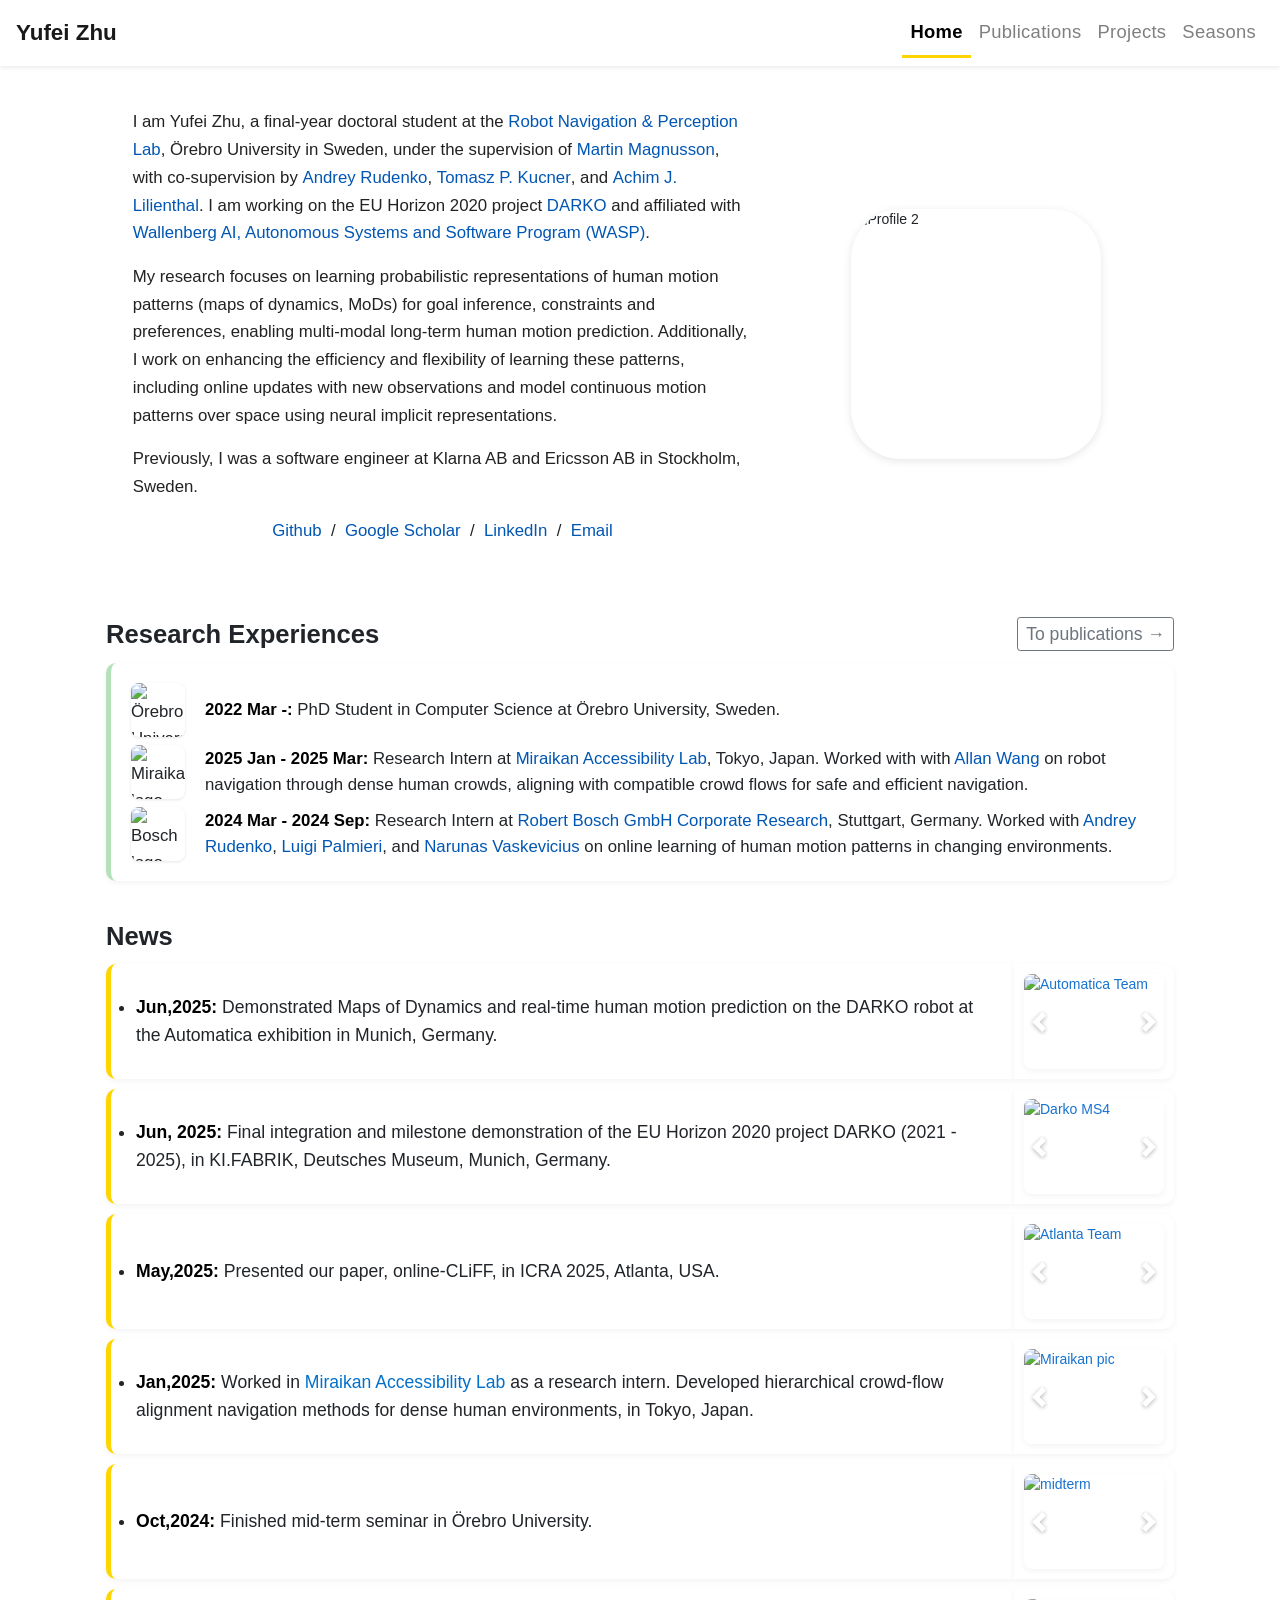
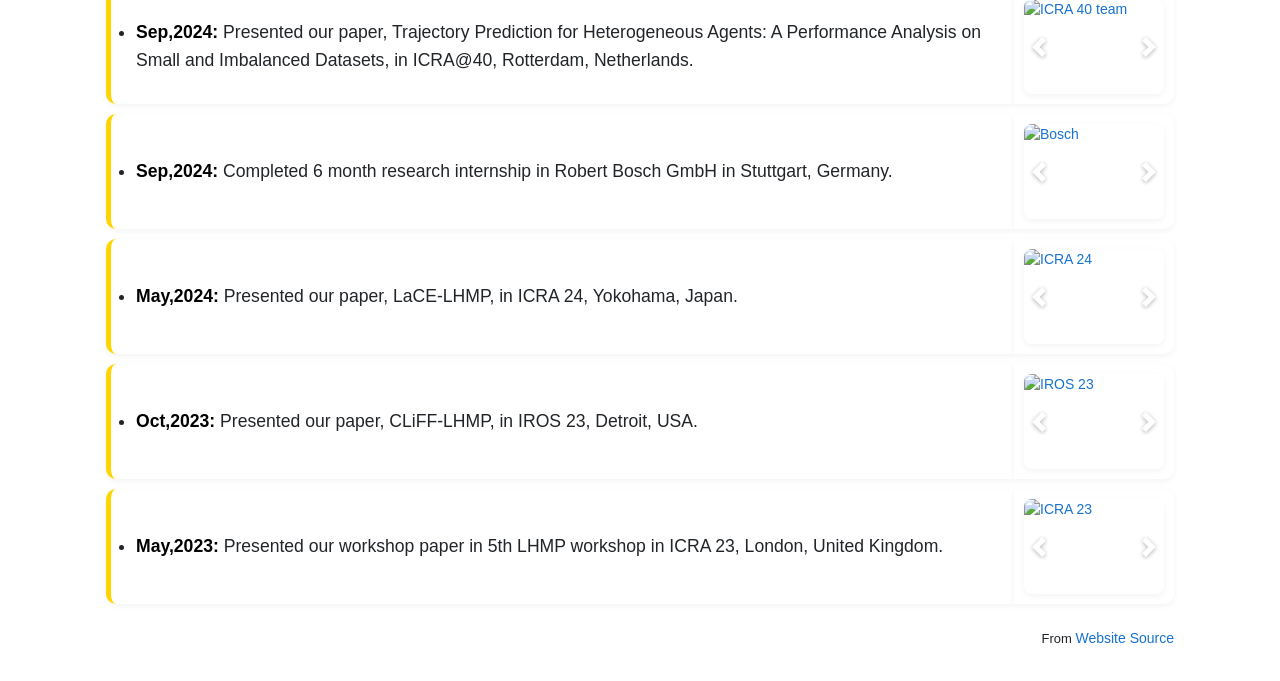
==== index.html @ f2674abc "Add files via upload" ====
<!DOCTYPE HTML>
<html lang="en">
  <head>
    <meta http-equiv="Content-Type" content="text/html; charset=UTF-8">
    <meta name="author" content="Yufei Zhu">
    <meta name="viewport" content="width=device-width, initial-scale=1">
    <meta name="keywords" content="Yufei Zhu, yufeizhu, yufei zhu, human motion prediction, map of dynamics, MoD">
    <meta property="og:image" content="https://test-bai-cpu.github.io/images/favicon.png">
    <meta property="og:image:type" content="image/png">
    <meta property="og:type" content="website"/>
    <meta property="og:title" content="Yufei Zhu">
    <meta property="og:url" content="https://test-bai-cpu.github.io/">
    <meta property="og:description" content="A researcher for deep learning, map of dynamics, and human motion prediction.">

    <link rel="canonical" href="https://test-bai-cpu.github.io/" />
    <link rel="shortcut icon" href="images/favicon/favicon.png" type="image/x-icon">
    <link rel="stylesheet" href="https://cdn.jsdelivr.net/npm/bootstrap@4.4.1/dist/css/bootstrap.min.css" integrity="sha384-Vkoo8x4CGsO3+Hhxv8T/Q5PaXtkKtu6ug5TOeNV6gBiFeWPGFN9MuhOf23Q9Ifjh" crossorigin="anonymous">
    <link rel="stylesheet" type="text/css" href="stylesheet.css">

    <title>Yufei Zhu</title>
  </head>


<body>
  <!-- NAVBAR -->
  <nav class="navbar navbar-expand-md navbar-light bg-white shadow-sm sticky-top">
    <a class="navbar-brand" href="index.html">Yufei Zhu</a>
    <button class="navbar-toggler" type="button" data-toggle="collapse" data-target="#navbarsMain">
      <span class="navbar-toggler-icon"></span>
    </button>
    <div class="collapse navbar-collapse" id="navbarsMain">
      <ul class="navbar-nav ml-auto">
        <li class="nav-item"><a class="nav-link active" href="index.html">Home</a></li>
        <li class="nav-item"><a class="nav-link" href="publications.html">Publications</a></li>
        <li class="nav-item"><a class="nav-link" href="projects.html">Projects</a></li>
        <li class="nav-item"><a class="nav-link" href="seasons.html">Seasons</a></li>
      </ul>
    </div>
  </nav>

  <!-- MAIN WRAPPER -->
  <div style="width:100%;max-width:1100px;margin:0 auto;padding:16px;">
    <!-- Intro -->
    <table style="width:100%;border:0;border-spacing:0;border-collapse:separate;margin:0 auto;">
      <tbody>
        <tr>
          <td class="intro" style="padding:2.5%;width:63%;vertical-align:middle">
            <p>
              I am Yufei Zhu, a final-year doctoral student at the
              <a href="https://www.oru.se/english/research/groups/nt/robot-navigation-and-perception-lab/" target="_blank">Robot Navigation &amp; Perception Lab</a>, Örebro University in Sweden, under the supervision of
              <a href="https://www.oru.se/english/employee/martin_magnusson/" target="_blank">Martin Magnusson</a>, with co-supervision by
              <a href="https://rudenkoandrey.github.io/" target="_blank">Andrey Rudenko</a>,
              <a href="https://www.aalto.fi/en/people/tomasz-kucner/" target="_blank">Tomasz P. Kucner</a>, and
              <a href="https://www.ce.cit.tum.de/en/pins/team/achim-j-lilienthal/" target="_blank">Achim J. Lilienthal</a>.
              I am working on the EU Horizon 2020 project <a href="https://darko-project.eu/" target="_blank">DARKO</a> and affiliated with
              <a href="https://wasp-sweden.org/" target="_blank">Wallenberg AI, Autonomous Systems and Software Program (WASP)</a>.
            </p>
            <p>
              My research focuses on learning probabilistic representations of human motion patterns (maps of dynamics, MoDs) for
              goal inference, constraints and preferences, enabling multi-modal long-term human motion prediction. 
              Additionally, I work on enhancing the efficiency and flexibility of learning these patterns, 
              including online updates with new observations and model continuous motion patterns over space using 
              neural implicit representations.
            </p>
            <p>Previously, I was a software engineer at Klarna AB and Ericsson AB in Stockholm, Sweden.</p>
            <p style="text-align:center">
              <a href="https://github.com/test-bai-cpu" target="_blank">Github</a> &nbsp;/&nbsp;
              <a href="https://scholar.google.com/citations?user=pxqzINgAAAAJ&hl=en" target="_blank">Google Scholar</a> &nbsp;/&nbsp;
              <a href="https://www.linkedin.com/in/yufei-zhu" target="_blank">LinkedIn</a> &nbsp;/&nbsp;
              <a href="mailto:yufei.zhu@oru.se" target="_blank">Email</a>
            </p>
          </td>
            <td style="padding:2.5%;width:100%;max-width:100%">
            <div id="intro-carousel" class="carousel slide profile-carousel" data-ride="carousel" data-interval="false">
                <div class="carousel-inner">
                <div class="carousel-item active">
                    <img src="images/news/darko-pic.jpeg" class="d-block w-100" alt="Profile 2">
                </div>
                <div class="carousel-item">
                    <img src="images/news/supervision-team.jpeg" class="d-block w-100" alt="Profile 3">
                </div>
                </div>

                <!-- Arrows -->
                <a class="carousel-control-prev" href="#intro-carousel" role="button" data-slide="prev">
                <span class="carousel-control-prev-icon" aria-hidden="true"></span>
                </a>
                <a class="carousel-control-next" href="#intro-carousel" role="button" data-slide="next">
                <span class="carousel-control-next-icon" aria-hidden="true"></span>
                </a>
            </div>
</td>

        </tr>
      </tbody>
    </table>

    <!-- experience header -->
    <div class="section-header">
      <h2>Research Experiences</h2>
      <a class="btn btn-sm btn-outline-secondary" href="publications.html#selected">To publications →</a>
    </div>
    <ul class="experience-list">
      <li>
        <img class="experience-logo" src="images/logos/oru.png" alt="Örebro University logo" loading="lazy">
        <div><b>2022 Mar -:</b> PhD Student in Computer Science at Örebro University, Sweden.</div>
      </li>

      <li>
        <img class="experience-logo" src="images/logos/miraikan.png" alt="Miraikan logo" loading="lazy">
        <div><b>2025 Jan - 2025 Mar:</b> Research Intern at <a href="https://www.miraikan.jst.go.jp/en/research/AccessibilityLab/" target="_blank">Miraikan Accessibility Lab</a>, Tokyo, Japan. 
          Worked with with <a href="https://allanwangliqian.com/" target="_blank" rel="noopener">Allan Wang</a> 
          on robot navigation through dense human crowds,  aligning with compatible crowd flows
          for safe and efficient navigation.</div>
      </li>

      <li>
        <img class="experience-logo" src="images/logos/bosch.svg" alt="Bosch logo" loading="lazy">
        <div><b>2024 Mar - 2024 Sep:</b> 
        Research Intern at
        <a href="https://www.bosch.com/research/" target="_blank" rel="noopener">Robert Bosch GmbH Corporate Research</a>,
        Stuttgart, Germany.
        Worked with
        <a href="https://rudenkoandrey.github.io/" target="_blank" rel="noopener">Andrey Rudenko</a>,
        <a href="https://palmieri.github.io/" target="_blank" rel="noopener">Luigi Palmieri</a>,
        and <a href="https://scholar.google.com/citations?user=U3KSTwkAAAAJ&hl=en" target="_blank" rel="noopener">Narunas Vaskevicius</a>
        on online learning of human motion patterns in changing environments.
        </div>
      </li>

    </ul>


    <!-- News header -->
    <div class="section-header">
      <h2>News</h2>
    </div>

    <table style="width:100%;border:0;border-spacing:0;border-collapse:separate;margin:10px 0;">
      <tbody>
        <tr>
          <td class="news-left">
            <ul style="margin:0;">
              <li><b>Jun,2025:</b> Demonstrated Maps of Dynamics and real-time human motion prediction 
                on the DARKO robot at the Automatica exhibition in Munich, Germany.</li>
            </ul>
          </td>

            <td class="news-right">
            <div id="news-carousel-auto-2025"
                class="carousel slide news-carousel"
                data-ride="carousel"
                data-interval="false">  <!-- no auto-rotate; click arrows to change -->

                <div class="carousel-inner">
                <div class="carousel-item">
                    <a href="images/news/automatica-pre.jpeg" target="_blank" rel="noopener">
                    <img src="images/news/automatica-pre.jpeg" alt="Automatica Pre" loading="lazy">
                    </a>
                </div>
                <div class="carousel-item active">
                    <a href="images/news/automatica-team2.jpeg" target="_blank" rel="noopener">
                    <img src="images/news/automatica-team2.jpeg" alt="Automatica Team" loading="lazy">
                    </a>
                </div>
                <div class="carousel-item">
                    <a href="images/news/automatica-demo.jpeg" target="_blank" rel="noopener">
                    <img src="images/news/automatica-demo.jpeg" alt="Automatica Demo" loading="lazy">
                    </a>
                </div>
                </div>

                <!-- Arrows -->
                <a class="carousel-control-prev" href="#news-carousel-auto-2025" role="button" data-slide="prev" aria-label="Previous image">
                <span class="carousel-control-prev-icon" aria-hidden="true"></span>
                </a>
                <a class="carousel-control-next" href="#news-carousel-auto-2025" role="button" data-slide="next" aria-label="Next image">
                <span class="carousel-control-next-icon" aria-hidden="true"></span>
                </a>
            </div>
            </td>
        </tr>
      </tbody>
    </table>

    <!-- One news row example using your new styles -->
    <table style="width:100%;border:0;border-spacing:0;border-collapse:separate;margin:10px 0;">
      <tbody>
        <tr>
          <td class="news-left">
            <ul style="margin:0;">
              <li><b>Jun, 2025:</b> Final integration and milestone demonstration of the EU Horizon 2020 project 
                DARKO (2021 - 2025), in KI.FABRIK, Deutsches Museum, Munich, Germany.</li>
            </ul>
          </td>
            <td class="news-right">
            <div id="news-carousel-jun-2025"
                class="carousel slide news-carousel"
                data-ride="carousel"
                data-interval="false">  <!-- no auto-rotate; click arrows to change -->

                <div class="carousel-inner">
                <div class="carousel-item active">
                    <a href="images/news/darkoMs4.jpeg" target="_blank" rel="noopener">
                    <img src="images/news/darkoMs4.jpeg" alt="Darko MS4" loading="lazy">
                    </a>
                </div>
                <div class="carousel-item">
                    <a href="images/news/darko-2.jpeg" target="_blank" rel="noopener">
                    <img src="images/news/darko-2.jpeg" alt="Darko-2" loading="lazy">
                    </a>
                </div>
                <div class="carousel-item">
                    <a href="images/news/darko-pre.jpeg" target="_blank" rel="noopener">
                    <img src="images/news/darko-pre.jpeg" alt="Darko-Pre" loading="lazy">
                    </a>
                </div>
                <div class="carousel-item">
                    <a href="images/news/darko-luigi.jpeg" target="_blank" rel="noopener">
                    <img src="images/news/darko-luigi.jpeg" alt="Darko-Luigi" loading="lazy">
                    </a>
                </div>
                <div class="carousel-item">
                    <a href="images/news/darko-dinner.jpeg" target="_blank" rel="noopener">
                    <img src="images/news/darko-dinner.jpeg" alt="Darko-Dinner" loading="lazy">
                    </a>
                </div>
                <div class="carousel-item">
                    <a href="images/news/darko-beer-team.jpeg" target="_blank" rel="noopener">
                    <img src="images/news/darko-beer-team.jpeg" alt="Darko-Beer-Team" loading="lazy">
                    </a>
                </div>
                </div>

                <!-- Arrows -->
                <a class="carousel-control-prev" href="#news-carousel-jun-2025" role="button" data-slide="prev" aria-label="Previous image">
                <span class="carousel-control-prev-icon" aria-hidden="true"></span>
                </a>
                <a class="carousel-control-next" href="#news-carousel-jun-2025" role="button" data-slide="next" aria-label="Next image">
                <span class="carousel-control-next-icon" aria-hidden="true"></span>
                </a>
            </div>
            </td>
        </tr>
      </tbody>
    </table>


    <table style="width:100%;border:0;border-spacing:0;border-collapse:separate;margin:10px 0;">
      <tbody>
        <tr>
          <td class="news-left">
            <ul style="margin:0;">
              <li><b>May,2025:</b> Presented our paper, online-CLiFF, in ICRA 2025, Atlanta, USA.</li>
            </ul>
          </td>

            <td class="news-right">
            <div id="news-carousel-may-2025"
                class="carousel slide news-carousel"
                data-ride="carousel"
                data-interval="false">  <!-- no auto-rotate; click arrows to change -->

                <div class="carousel-inner">
                <div class="carousel-item active">
                    <a href="images/news/atlanta-team.jpeg" target="_blank" rel="noopener">
                    <img src="images/news/atlanta-team.jpeg" alt="Atlanta Team" loading="lazy">
                    </a>
                </div>
                <div class="carousel-item">
                    <a href="images/news/icra25.jpeg" target="_blank" rel="noopener">
                    <img src="images/news/icra25.jpeg" alt="ICRA 2025" loading="lazy">
                    </a>
                </div>
                </div>

                <!-- Arrows -->
                <a class="carousel-control-prev" href="#news-carousel-may-2025" role="button" data-slide="prev" aria-label="Previous image">
                <span class="carousel-control-prev-icon" aria-hidden="true"></span>
                </a>
                <a class="carousel-control-next" href="#news-carousel-may-2025" role="button" data-slide="next" aria-label="Next image">
                <span class="carousel-control-next-icon" aria-hidden="true"></span>
                </a>
            </div>
            </td>
        </tr>
      </tbody>
    </table>

    <table style="width:100%;border:0;border-spacing:0;border-collapse:separate;margin:10px 0;">
      <tbody>
        <tr>
          <td class="news-left">
            <ul style="margin:0;">
              <li><b>Jan,2025:</b> Worked in <a href="https://www.miraikan.jst.go.jp/en/research/AccessibilityLab/" target="_blank">Miraikan Accessibility Lab</a> as a 
                research intern. Developed hierarchical crowd-flow alignment navigation methods for dense human environments, in Tokyo, Japan.</li>
            </ul>
          </td>

            <td class="news-right">
            <div id="news-carousel-jan-2025"
                class="carousel slide news-carousel"
                data-ride="carousel"
                data-interval="false">  <!-- no auto-rotate; click arrows to change -->

                <div class="carousel-inner">
                <div class="carousel-item">
                    <a href="images/news/miraikan_me.jpeg" target="_blank" rel="noopener">
                    <img src="images/news/miraikan_me.jpeg" alt="Miraikan" loading="lazy">
                    </a>
                </div>
                <div class="carousel-item">
                    <a href="images/news/miraikan-team.jpeg" target="_blank" rel="noopener">
                    <img src="images/news/miraikan-team.jpeg" alt="Miraikan Team" loading="lazy">
                    </a>
                </div>
                <div class="carousel-item active">
                    <a href="images/news/miraikan-pic.jpeg" target="_blank" rel="noopener">
                    <img src="images/news/miraikan-pic.jpeg" alt="Miraikan pic" loading="lazy">
                    </a>
                </div>
                </div>

                <!-- Arrows -->
                <a class="carousel-control-prev" href="#news-carousel-jan-2025" role="button" data-slide="prev" aria-label="Previous image">
                <span class="carousel-control-prev-icon" aria-hidden="true"></span>
                </a>
                <a class="carousel-control-next" href="#news-carousel-jan-2025" role="button" data-slide="next" aria-label="Next image">
                <span class="carousel-control-next-icon" aria-hidden="true"></span>
                </a>
            </div>
            </td>
        </tr>
      </tbody>
    </table>

    <table style="width:100%;border:0;border-spacing:0;border-collapse:separate;margin:10px 0;">
      <tbody>
        <tr>
          <td class="news-left">
            <ul style="margin:0;">
              <li><b>Oct,2024:</b> Finished mid-term seminar in Örebro University.</li>
            </ul>
          </td>
            <td class="news-right">
            <div id="news-carousel-oct-2024"
                class="carousel slide news-carousel"
                data-ride="carousel"
                data-interval="false">  <!-- no auto-rotate; click arrows to change -->

                <div class="carousel-inner">
                <div class="carousel-item active">
                    <a href="images/news/midterm.jpg" target="_blank" rel="noopener">
                    <img src="images/news/midterm.jpg" alt="midterm" loading="lazy">
                    </a>
                </div>
                <div class="carousel-item">
                    <a href="images/news/orebro.jpeg" target="_blank" rel="noopener">
                    <img src="images/news/orebro.jpeg" alt="Örebro" loading="lazy">
                    </a>
                </div>
                </div>

                <!-- Arrows -->
                <a class="carousel-control-prev" href="#news-carousel-oct-2024" role="button" data-slide="prev" aria-label="Previous image">
                <span class="carousel-control-prev-icon" aria-hidden="true"></span>
                </a>
                <a class="carousel-control-next" href="#news-carousel-oct-2024" role="button" data-slide="next" aria-label="Next image">
                <span class="carousel-control-next-icon" aria-hidden="true"></span>
                </a>
            </div>
            </td>
        </tr>
      </tbody>
    </table>

    <table style="width:100%;border:0;border-spacing:0;border-collapse:separate;margin:10px 0;">
      <tbody>
        <tr>
          <td class="news-left">
            <ul style="margin:0;">
              <li><b>Sep,2024:</b> Presented our paper, Trajectory Prediction for Heterogeneous Agents: A Performance Analysis on Small and Imbalanced Datasets, in ICRA@40, Rotterdam, Netherlands.</li>
            </ul>
          </td>
            <td class="news-right">
            <div id="news-carousel-sep-2024"
                class="carousel slide news-carousel"
                data-ride="carousel"
                data-interval="false">  <!-- no auto-rotate; click arrows to change -->

                <div class="carousel-inner">
                <div class="carousel-item active">
                    <a href="images/news/icra-40-team.jpeg" target="_blank" rel="noopener">
                    <img src="images/news/icra-40-team.jpeg" alt="ICRA 40 team" loading="lazy">
                    </a>
                </div>
                <div class="carousel-item">
                    <a href="images/news/icra40.jpeg" target="_blank" rel="noopener">
                    <img src="images/news/icra40.jpeg" alt="ICRA 40" loading="lazy">
                    </a>
                </div>
                </div>

                <!-- Arrows -->
                <a class="carousel-control-prev" href="#news-carousel-sep-2024" role="button" data-slide="prev" aria-label="Previous image">
                <span class="carousel-control-prev-icon" aria-hidden="true"></span>
                </a>
                <a class="carousel-control-next" href="#news-carousel-sep-2024" role="button" data-slide="next" aria-label="Next image">
                <span class="carousel-control-next-icon" aria-hidden="true"></span>
                </a>
            </div>
            </td>
        </tr>
      </tbody>
    </table>

    <table style="width:100%;border:0;border-spacing:0;border-collapse:separate;margin:10px 0;">
      <tbody>
        <tr>
          <td class="news-left">
            <ul style="margin:0;">
              <li><b>Sep,2024:</b> Completed 6 month research internship in Robert Bosch GmbH in Stuttgart, Germany.</li>
            </ul>
          </td>
            <td class="news-right">
            <div id="news-carousel-bosch-2024"
                class="carousel slide news-carousel"
                data-ride="carousel"
                data-interval="false">  <!-- no auto-rotate; click arrows to change -->

                <div class="carousel-inner">
                <div class="carousel-item active">
                    <a href="images/news/bosch.jpg" target="_blank" rel="noopener">
                    <img src="images/news/bosch.jpg" alt="Bosch" loading="lazy">
                    </a>
                </div>
                <div class="carousel-item">
                    <a href="images/news/bosch-demo.jpeg" target="_blank" rel="noopener">
                    <img src="images/news/bosch-demo.jpeg" alt="Bosch Demo" loading="lazy">
                    </a>
                </div>
                <div class="carousel-item">
                    <a href="images/news/renningen.jpeg" target="_blank" rel="noopener">
                    <img src="images/news/renningen.jpeg" alt="Renningen" loading="lazy">
                    </a>
                </div>
                </div>

                <!-- Arrows -->
                <a class="carousel-control-prev" href="#news-carousel-bosch-2024" role="button" data-slide="prev" aria-label="Previous image">
                <span class="carousel-control-prev-icon" aria-hidden="true"></span>
                </a>
                <a class="carousel-control-next" href="#news-carousel-bosch-2024" role="button" data-slide="next" aria-label="Next image">
                <span class="carousel-control-next-icon" aria-hidden="true"></span>
                </a>
            </div>
            </td>
        </tr>
      </tbody>
    </table>

    <table style="width:100%;border:0;border-spacing:0;border-collapse:separate;margin:10px 0;">
      <tbody>
        <tr>
          <td class="news-left">
            <ul style="margin:0;">
              <li><b>May,2024:</b> Presented our paper, LaCE-LHMP, in ICRA 24, Yokohama, Japan.</li>
            </ul>
          </td>
            <td class="news-right">
            <div id="news-carousel-may-2024"
                class="carousel slide news-carousel"
                data-ride="carousel"
                data-interval="false">  <!-- no auto-rotate; click arrows to change -->

                <div class="carousel-inner">
                <div class="carousel-item active">
                    <a href="images/news/icra24.jpg" target="_blank" rel="noopener">
                    <img src="images/news/icra24.jpg" alt="ICRA 24" loading="lazy">
                    </a>
                </div>
                <div class="carousel-item">
                    <a href="images/news/icra24-poster.jpeg" target="_blank" rel="noopener">
                    <img src="images/news/icra24-poster.jpeg" alt="ICRA 24 Poster" loading="lazy">
                    </a>
                </div>
                <div class="carousel-item">
                    <a href="images/news/icra24-fireworks.jpeg" target="_blank" rel="noopener">
                    <img src="images/news/icra24-fireworks.jpeg" alt="ICRA 24 Fireworks" loading="lazy">
                    </a>
                </div>
                <div class="carousel-item">
                    <a href="images/news/fuji.jpeg" target="_blank" rel="noopener">
                    <img src="images/news/fuji.jpeg" alt="Fuji" loading="lazy">
                    </a>
                </div>
                </div>

                <!-- Arrows -->
                <a class="carousel-control-prev" href="#news-carousel-may-2024" role="button" data-slide="prev" aria-label="Previous image">
                <span class="carousel-control-prev-icon" aria-hidden="true"></span>
                </a>
                <a class="carousel-control-next" href="#news-carousel-may-2024" role="button" data-slide="next" aria-label="Next image">
                <span class="carousel-control-next-icon" aria-hidden="true"></span>
                </a>
            </div>
            </td>
        </tr>
      </tbody>
    </table>

    <table style="width:100%;border:0;border-spacing:0;border-collapse:separate;margin:10px 0;">
      <tbody>
        <tr>
          <td class="news-left">
            <ul style="margin:0;">
              <li><b>Oct,2023:</b> Presented our paper, CLiFF-LHMP, in IROS 23, Detroit, USA.</li>
            </ul>
          </td>
            <td class="news-right">
            <div id="news-carousel-oct-2023"
                class="carousel slide news-carousel"
                data-ride="carousel"
                data-interval="false">  <!-- no auto-rotate; click arrows to change -->

                <div class="carousel-inner">
                <div class="carousel-item active">
                    <a href="images/news/iros23.jpeg" target="_blank" rel="noopener">
                    <img src="images/news/iros23.jpeg" alt="IROS 23" loading="lazy">
                    </a>
                </div>
                <div class="carousel-item">
                    <a href="images/news/iros23-team.jpeg" target="_blank" rel="noopener">
                    <img src="images/news/iros23-team.jpeg" alt="IROS 23 Team" loading="lazy">
                    </a>
                </div>
                </div>

                <!-- Arrows -->
                <a class="carousel-control-prev" href="#news-carousel-oct-2023" role="button" data-slide="prev" aria-label="Previous image">
                <span class="carousel-control-prev-icon" aria-hidden="true"></span>
                </a>
                <a class="carousel-control-next" href="#news-carousel-oct-2023" role="button" data-slide="next" aria-label="Next image">
                <span class="carousel-control-next-icon" aria-hidden="true"></span>
                </a>
            </div>
            </td>
        </tr>
      </tbody>
    </table>

    <table style="width:100%;border:0;border-spacing:0;border-collapse:separate;margin:10px 0;">
      <tbody>
        <tr>
          <td class="news-left">
            <ul style="margin:0;">
              <li><b>May,2023:</b> Presented our workshop paper in 5th LHMP workshop in ICRA 23, London, United Kingdom.</li>
            </ul>
          </td>
            <td class="news-right">
            <div id="news-carousel-may-2023"
                class="carousel slide news-carousel"
                data-ride="carousel"
                data-interval="false">  <!-- no auto-rotate; click arrows to change -->

                <div class="carousel-inner">
                <div class="carousel-item active">
                    <a href="images/news/icra23.jpeg" target="_blank" rel="noopener">
                    <img src="images/news/icra23.jpeg" alt="ICRA 23" loading="lazy">
                    </a>
                </div>
                <div class="carousel-item">
                    <a href="images/news/icra23-team.jpeg" target="_blank" rel="noopener">
                    <img src="images/news/icra23-team.jpeg" alt="IROS 23 Team" loading="lazy">
                    </a>
                </div>
                </div>

                <!-- Arrows -->
                <a class="carousel-control-prev" href="#news-carousel-may-2023" role="button" data-slide="prev" aria-label="Previous image">
                <span class="carousel-control-prev-icon" aria-hidden="true"></span>
                </a>
                <a class="carousel-control-next" href="#news-carousel-may-2023" role="button" data-slide="next" aria-label="Next image">
                <span class="carousel-control-next-icon" aria-hidden="true"></span>
                </a>
            </div>
            </td>
        </tr>
      </tbody>
    </table>


    <!-- Add more news rows here as desired -->

    <!-- Footer -->
    <p style="text-align:right;font-size:small;margin-top:24px;">
      From <a href="https://github.com/jonbarron/jonbarron_website">Website Source</a>
    </p>
  </div>

  <!-- (Optional) Bootstrap JS if you want hamburger toggle on mobile -->
  <script src="https://code.jquery.com/jquery-3.4.1.slim.min.js"></script>
  <script src="https://cdn.jsdelivr.net/npm/bootstrap@4.4.1/dist/js/bootstrap.bundle.min.js"></script>

  <script>
  document.querySelectorAll('a[href^="http"]').forEach(a => a.setAttribute('target', '_blank'));
  document.querySelectorAll('a[href^="http"]').forEach(a => a.setAttribute('rel', 'noopener noreferrer'));
  </script>

</body>





</html>
---- stylesheet.css ----
/* latin-ext */
@font-face {
  font-family: 'Lato';
  font-style: italic;
  font-weight: 400;
  src: local('Lato Italic'), local('Lato-Italic'), url(https://fonts.gstatic.com/s/lato/v15/S6u8w4BMUTPHjxsAUi-qNiXg7eU0.woff2) format('woff2');
  unicode-range: U+0100-024F, U+0259, U+1E00-1EFF, U+2020, U+20A0-20AB, U+20AD-20CF, U+2113, U+2C60-2C7F, U+A720-A7FF;
}
/* latin */
@font-face {
  font-family: 'Lato';
  font-style: italic;
  font-weight: 400;
  src: local('Lato Italic'), local('Lato-Italic'), url(https://fonts.gstatic.com/s/lato/v15/S6u8w4BMUTPHjxsAXC-qNiXg7Q.woff2) format('woff2');
  unicode-range: U+0000-00FF, U+0131, U+0152-0153, U+02BB-02BC, U+02C6, U+02DA, U+02DC, U+2000-206F, U+2074, U+20AC, U+2122, U+2191, U+2193, U+2212, U+2215, U+FEFF, U+FFFD;
}
/* latin-ext */
@font-face {
  font-family: 'Lato';
  font-style: italic;
  font-weight: 700;
  src: local('Lato Bold Italic'), local('Lato-BoldItalic'), url(https://fonts.gstatic.com/s/lato/v15/S6u_w4BMUTPHjxsI5wq_FQftx9897sxZ.woff2) format('woff2');
  unicode-range: U+0100-024F, U+0259, U+1E00-1EFF, U+2020, U+20A0-20AB, U+20AD-20CF, U+2113, U+2C60-2C7F, U+A720-A7FF;
}
/* latin */
@font-face {
  font-family: 'Lato';
  font-style: italic;
  font-weight: 700;
  src: local('Lato Bold Italic'), local('Lato-BoldItalic'), url(https://fonts.gstatic.com/s/lato/v15/S6u_w4BMUTPHjxsI5wq_Gwftx9897g.woff2) format('woff2');
  unicode-range: U+0000-00FF, U+0131, U+0152-0153, U+02BB-02BC, U+02C6, U+02DA, U+02DC, U+2000-206F, U+2074, U+20AC, U+2122, U+2191, U+2193, U+2212, U+2215, U+FEFF, U+FFFD;
}
/* latin-ext */
@font-face {
  font-family: 'Lato';
  font-style: normal;
  font-weight: 400;
  src: local('Lato Regular'), local('Lato-Regular'), url(https://fonts.gstatic.com/s/lato/v15/S6uyw4BMUTPHjxAwXiWtFCfQ7A.woff2) format('woff2');
  unicode-range: U+0100-024F, U+0259, U+1E00-1EFF, U+2020, U+20A0-20AB, U+20AD-20CF, U+2113, U+2C60-2C7F, U+A720-A7FF;
}
/* latin */
@font-face {
  font-family: 'Lato';
  font-style: normal;
  font-weight: 400;
  src: local('Lato Regular'), local('Lato-Regular'), url(https://fonts.gstatic.com/s/lato/v15/S6uyw4BMUTPHjx4wXiWtFCc.woff2) format('woff2');
  unicode-range: U+0000-00FF, U+0131, U+0152-0153, U+02BB-02BC, U+02C6, U+02DA, U+02DC, U+2000-206F, U+2074, U+20AC, U+2122, U+2191, U+2193, U+2212, U+2215, U+FEFF, U+FFFD;
}
/* latin-ext */
@font-face {
  font-family: 'Lato';
  font-style: normal;
  font-weight: 700;
  src: local('Lato Bold'), local('Lato-Bold'), url(https://fonts.gstatic.com/s/lato/v15/S6u9w4BMUTPHh6UVSwaPGQ3q5d0N7w.woff2) format('woff2');
  unicode-range: U+0100-024F, U+0259, U+1E00-1EFF, U+2020, U+20A0-20AB, U+20AD-20CF, U+2113, U+2C60-2C7F, U+A720-A7FF;
}
/* latin */
@font-face {
  font-family: 'Lato';
  font-style: normal;
  font-weight: 700;
  src: local('Lato Bold'), local('Lato-Bold'), url(https://fonts.gstatic.com/s/lato/v15/S6u9w4BMUTPHh6UVSwiPGQ3q5d0.woff2) format('woff2');
  unicode-range: U+0000-00FF, U+0131, U+0152-0153, U+02BB-02BC, U+02C6, U+02DA, U+02DC, U+2000-206F, U+2074, U+20AC, U+2122, U+2191, U+2193, U+2212, U+2215, U+FEFF, U+FFFD;
}

a {
  color: #1772d0;
  text-decoration: none;
}

a:focus,
a:hover {
  color: #f09228;
  text-decoration: none;
}

body,
td,
th,
tr,
p,
a {
  font-family: 'Lato', Verdana, Helvetica, sans-serif;
  font-size: 14px;
}

strong {
  font-family: 'Lato', Verdana, Helvetica, sans-serif;
  font-size: inherit;      /* ← use same size as the surrounding text */
  font-weight: 600;        /* slightly bolder than normal */
  color: #000;             /* optional: make it clear black */
}

h2 {
  margin: 0;
  font-weight: normal;
  font-family: 'Lato', Verdana, Helvetica, sans-serif;
  font-size: 1.6rem;
}

.papertitle {
  font-family: 'Lato', Verdana, Helvetica, sans-serif;
  font-size: 14px;
  font-weight: 700;
}

.name {
  padding-top: 20px;
  margin: 0;
  font-family: 'Lato', Verdana, Helvetica, sans-serif;
  font-size: 32px;
}

.one {
  width: 160px;
  height: 160px;
  position: relative;
}

.two {
  width: 160px;
  height: 160px;
  position: absolute;
  transition: opacity .2s ease-in-out;
  -moz-transition: opacity .2s ease-in-out;
  -webkit-transition: opacity .2s ease-in-out;
}

.fade {
  transition: opacity .2s ease-in-out;
  -moz-transition: opacity .2s ease-in-out;
  -webkit-transition: opacity .2s ease-in-out;
}

span.highlight {
  background-color: #ffffd0;
}

.btn-custom-sm {
  width: 65px;
  padding: 1px 5px;
  font-size: 12px;
}

ul {
  list-style-position: outside;
  /* margin-left: 0; */
  /* padding-left: 1em; */
  padding-left:10px;
  margin: 0px 0px 0px 0px;
}

.same-width {
  font-family: monospace;
}

.news-left {
  padding:10px 15px;
  background:#fff;
  border-left:5px solid #ffd500;
  border-radius:10px 0 0 10px;
  box-shadow:0 2px 6px rgba(0,0,0,0.05);
}
.news-right {
  padding:10px;
  width:220px;                 /* consistent thumb column */
  vertical-align:middle;
  background:#fff;
  border-radius:0 10px 10px 0;
  box-shadow:0 2px 6px rgba(0,0,0,0.05);
}
.news-img {
  display:block;
  margin:0 auto;
  max-width:180px;             /* your “good” size */
  height:120px;
  object-fit:cover;
  border-radius:8px;
}

.news-left ul li {
  font-size: 1.1rem;         /* bigger text */
  line-height: 1.55;
}

.news-left ul li a {
  font-size: inherit;        /* use same size as surrounding text */
  color: #0070cc;            /* subtle readable blue (Bootstrap-like) */
  text-decoration: none;     /* cleaner look */
  font-weight: 500;          /* slightly stronger */
}

.news-left ul li a:hover {
  text-decoration: underline; /* accessible hover feedback */
}

.news-left ul li b {
  color: #000;
  font-weight: 600;
}

/* smaller thumbnails */
.news-right {
  width: 160px !important;
}

.news-carousel {
  width: 100%;
  border-radius: 8px;
  overflow: hidden;                              /* clip corners */
  position: relative;
  box-shadow: 0 2px 6px rgba(0,0,0,0.05);
}

.news-carousel .carousel-item img {
  width: 100%;
  height: 95px;                                  /* same as your previous thumb */
  object-fit: cover;
  display: block;
}

/* Smaller, subtle arrow controls */
.news-carousel .carousel-control-prev,
.news-carousel .carousel-control-next {
  width: 26px;                                   /* narrow hit area */
  opacity: 0.9;
}
.news-carousel .carousel-control-prev-icon,
.news-carousel .carousel-control-next-icon {
  background-size: 100% 100%;
  filter: drop-shadow(0 1px 2px rgba(0,0,0,0.35));
}
.news-carousel .carousel-control-prev {
  left: 2px;
}
.news-carousel .carousel-control-next {
  right: 2px;
}

/* Optional: hide indicators (dots) on tiny thumbs */
.news-carousel .carousel-indicators { display: none; }

.news-img {
  max-width: 140px !important;
  height: 95px !important;
}

/* Make top navigation tabs larger and clearer */
.navbar-nav .nav-link {
  font-size: 1.15rem;       /* increase text size */
  font-weight: 500;         /* slightly bolder */
  padding: 0.6rem 1.2rem;   /* more vertical + horizontal space */
  letter-spacing: 0.3px;    /* subtle spacing */
}

.navbar-brand {
  font-size: 1.4rem;        /* larger name on the left */
  font-weight: 600;
}

/* Optional: emphasize the active tab */
.navbar .nav-link.active {
  font-weight: 600;
  border-bottom: 3px solid #ffd500;
  color: #000 !important;
}

/* ===== Introduction section ===== */
.name {
  font-size: 2rem;              /* your name headline size */
  font-weight: 700;
  margin-bottom: 0.5em;
}

.intro p {
  font-size: 1.05rem;           /* slightly larger than default (16px → ~17px) */
  line-height: 1.65;            /* more readable spacing */
  color: #222;                  /* darker text for contrast */
}

/* Optional: make intro links stand out slightly */
.intro a {
  font-size: inherit;           /* match paragraph text size */
  color: #0056b3;
  text-decoration: none;
  font-weight: 500;
}
.intro a:hover {
  text-decoration: underline;
}

/* === Profile carousel (intro image) === */
.profile-carousel {
  border-radius: 20%;              /* restore rounded corners */
  overflow: hidden;                /* ensures corners clip images */
  box-shadow: 0 2px 8px rgba(0,0,0,0.1);
  max-width: 250px;
  margin: 0 auto;
}

.profile-carousel img {
  width: 100%;
  height: 250px;                   /* keep consistent shape */
  object-fit: cover;
  display: block;
}

/* Smaller, subtle arrows for profile */
.profile-carousel .carousel-control-prev,
.profile-carousel .carousel-control-next {
  width: 15%;
  opacity: 0.8;
}

.profile-carousel .carousel-control-prev-icon,
.profile-carousel .carousel-control-next-icon {
  filter: drop-shadow(0 1px 2px rgba(0,0,0,0.3));
}

/* Optional: only show arrows on hover */
.profile-carousel:hover .carousel-control-prev,
.profile-carousel:hover .carousel-control-next {
  opacity: 0.9;
}
.profile-carousel .carousel-control-prev,
.profile-carousel .carousel-control-next {
  opacity: 0;                      /* hidden by default */
  transition: opacity 0.2s ease;
}

#selected {
  font-size: 1.8rem;           /* larger header "Publications" */
  font-weight: 700;
  margin-bottom: 1rem;
}

/* ===== Publications Styling ===== */

/* Paper title: larger, stronger, slightly darker */
.papertitle {
  font-family: 'Lato', Verdana, Helvetica, sans-serif;
  font-size: 1.18rem;     /* slightly smaller */
  font-weight: 600;       /* semi-bold instead of bold */
  color: #222;            /* softer dark gray instead of pure black */
  line-height: 1.4;
  margin-bottom: 0.3em;
}
/* Author list: regular weight, but first author emphasized */
.publications td {
  font-size: 1.05rem;
  line-height: 1.6;
  color: #222;
}

/* Emphasize only your own name */
.publications td strong {
  font-weight: 700;
  color: #000;             /* true black for emphasis */
}

/* Coauthors (regular) */
.publications td {
  font-weight: 400;
}

/* Venue (e.g., ICRA 2025) */
.publications td em {
  font-style: italic;
  color: #666;
  display: inline-block;
  margin: 2px 0 5px 0;
  font-size: 1rem;
}

/* Description paragraph */
.publications p {
  font-size: 1rem;
  color: #333;
  margin-bottom: 6px;
}

/* Buttons (Paper / Code) spacing */
.publications .btn {
  margin-right: 5px;
}

.me-author {
  font-weight: 500;                  /* normal weight for subtle look */
  background-color: #fff9b3;         /* soft lemon yellow */
  padding: 4px 4px;                  /* gentle space around text */
  border-radius: 5px;                /* rounded corners */
  color: #000;                       /* clear black text */
}

/* Optional: hover effect for gentle emphasis */
.me-author:hover {
  background-color: #fff48c;         /* slightly brighter yellow */
  transition: background-color 0.2s ease-in-out;
}

/* === Experience with logos === */
.experience-list {
  list-style: none;
  margin: 0;
  padding: 12px 20px;
  background: #fff;
  border-left: 5px solid #b4e1b9;
  border-radius: 10px;
  box-shadow: 0 2px 6px rgba(0,0,0,0.05);
}

.experience-list li {
  display: flex;               /* logo + text inline */
  align-items: center;
  gap: 12px;                   /* space between logo and text */
  font-size: 1.05rem;
  line-height: 1.6;
  margin: 8px 0;
  padding-left: 0;             /* remove the custom bullet offset */
  position: relative;
}

/* remove the previous dot bullets if you had them */
.experience-list li::before { content: none; }

.experience-logo {
  width: 48px;                  /* slightly smaller than 50 → better text alignment */
  height: 48px;
  object-fit: contain;
  background: #fff;
  border-radius: 8px;           /* slightly rounder corners for larger size */
  box-shadow: 0 1px 3px rgba(0,0,0,0.1);
  flex: 0 0 48px;
  margin-right: 8px;            /* extra spacing before text */
}

/* Larger on wide screens */
@media (min-width: 992px) {
  .experience-logo {
    width: 54px;
    height: 54px;
    flex-basis: 54px;
  }
}

.experience-list b {
  color: #000;
  font-weight: 600;
}

/* ===== Experience section links ===== */
.experience-list a {
  font-family: inherit;         /* match surrounding text (Lato) */
  font-size: inherit;           /* same size as the rest */
  font-weight: inherit;         /* no extra bolding */
  color: #0056b3;               /* subtle academic blue */
  text-decoration: none;
}

.experience-list a:hover {
  text-decoration: underline;   /* simple hover feedback */
  color: #003e8a;               /* slightly darker blue on hover */
}


/* ===== Section headers (Experience, News, etc.) ===== */
.section-header {
  display: flex;
  justify-content: space-between;
  align-items: center;
  margin-top: 40px;       /* space above each section */
  margin-bottom: 12px;    /* space below the header before content */
}

/* Smaller margin for the very first section after Intro */
.section-header:first-of-type {
  margin-top: 30px;
}

/* Make h2 visually consistent */
.section-header h2 {
  margin: 0;
  font-size: 1.6rem;
  font-weight: 600;
}

/* Make small “To publications →” button align nicely */
.section-header .btn {
  font-size: 1.1rem;
  padding: 3px 8px;
}

/* For larger standalone titles in project cards (like DARKO section) */
.project-title {
  font-size: 1.2rem;
  font-weight: 700;
  font-family: 'Lato', Verdana, Helvetica, sans-serif;
}
.project-desc {
  font-size: 1.05rem;
  line-height: 1.6;
  color: #222;
}

.project-thumb {
  width: 100%;
  max-width: 320px;          /* slightly larger than current */
  border-radius: 8px;
  object-fit: cover;
  box-shadow: 0 2px 6px rgba(0,0,0,0.1);
}

.card-title {
  font-family: 'Lato', Verdana, Helvetica, sans-serif;
  font-weight: 600;
  font-size: 1.05rem;
}
.card-text {
  font-size: 0.95rem;
}
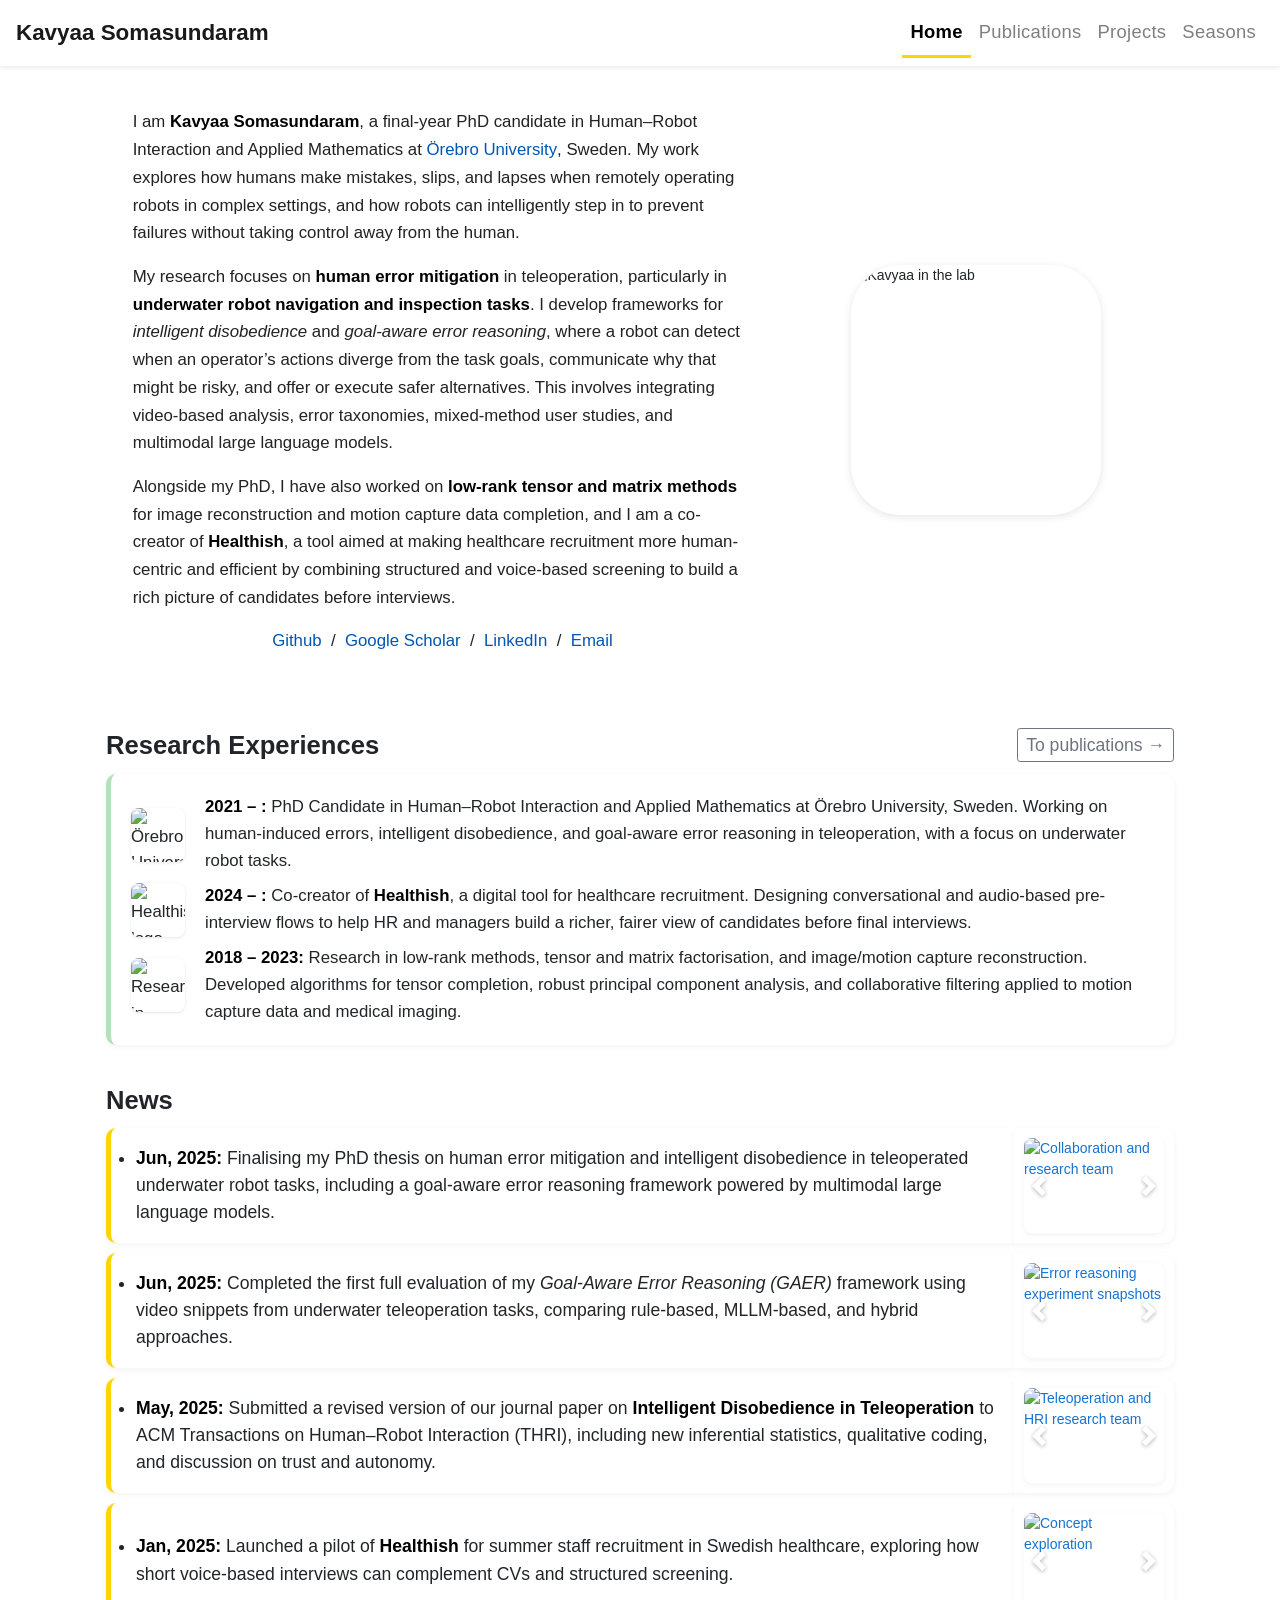
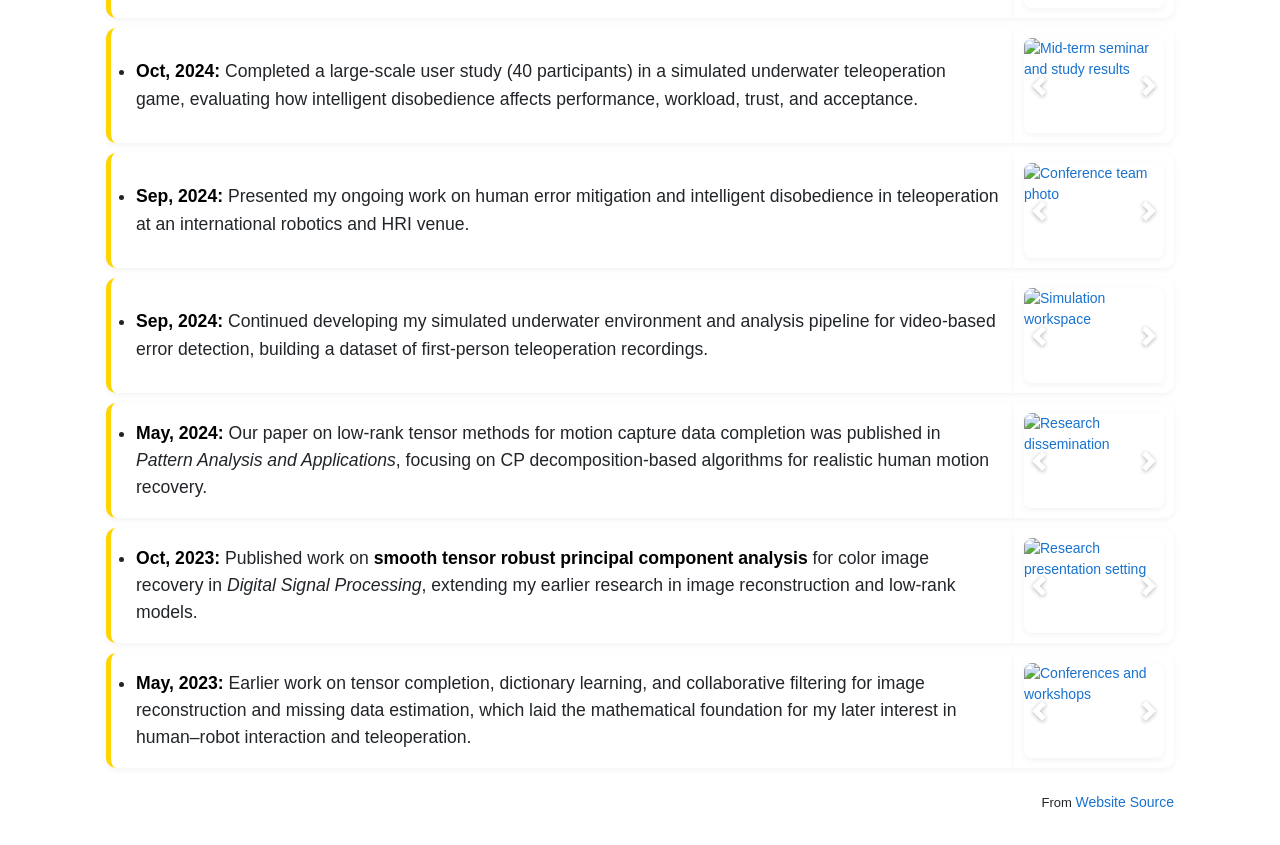
==== commit 7aa2fd66: "Update index.html" ====
--- a/index.html
+++ b/index.html
@@ -2,29 +2,29 @@
 <html lang="en">
   <head>
     <meta http-equiv="Content-Type" content="text/html; charset=UTF-8">
-    <meta name="author" content="Yufei Zhu">
+    <meta name="author" content="Kavyaa Somasundaram">
     <meta name="viewport" content="width=device-width, initial-scale=1">
-    <meta name="keywords" content="Yufei Zhu, yufeizhu, yufei zhu, human motion prediction, map of dynamics, MoD">
-    <meta property="og:image" content="https://test-bai-cpu.github.io/images/favicon.png">
+    <meta name="keywords" content="Kavyaa Somasundaram, human-robot interaction, HRI, teleoperation, underwater robots, human error, intelligent disobedience, Healthish">
+    <meta property="og:image" content="https://kavyaaS.github.io/images/favicon.png">
     <meta property="og:image:type" content="image/png">
     <meta property="og:type" content="website"/>
-    <meta property="og:title" content="Yufei Zhu">
-    <meta property="og:url" content="https://test-bai-cpu.github.io/">
-    <meta property="og:description" content="A researcher for deep learning, map of dynamics, and human motion prediction.">
-
-    <link rel="canonical" href="https://test-bai-cpu.github.io/" />
+    <meta property="og:title" content="Kavyaa Somasundaram">
+    <meta property="og:url" content="https://kavyaaS.github.io/">
+    <meta property="og:description" content="Researcher in human–robot interaction, teleoperation, human error mitigation, and healthcare recruitment tools (Healthish).">
+
+    <link rel="canonical" href="https://kavyaaS.github.io/" />
     <link rel="shortcut icon" href="images/favicon/favicon.png" type="image/x-icon">
     <link rel="stylesheet" href="https://cdn.jsdelivr.net/npm/bootstrap@4.4.1/dist/css/bootstrap.min.css" integrity="sha384-Vkoo8x4CGsO3+Hhxv8T/Q5PaXtkKtu6ug5TOeNV6gBiFeWPGFN9MuhOf23Q9Ifjh" crossorigin="anonymous">
     <link rel="stylesheet" type="text/css" href="stylesheet.css">
 
-    <title>Yufei Zhu</title>
+    <title>Kavyaa Somasundaram</title>
   </head>
 
 
 <body>
   <!-- NAVBAR -->
   <nav class="navbar navbar-expand-md navbar-light bg-white shadow-sm sticky-top">
-    <a class="navbar-brand" href="index.html">Yufei Zhu</a>
+    <a class="navbar-brand" href="index.html">Kavyaa Somasundaram</a>
     <button class="navbar-toggler" type="button" data-toggle="collapse" data-target="#navbarsMain">
       <span class="navbar-toggler-icon"></span>
     </button>
@@ -46,51 +46,55 @@
         <tr>
           <td class="intro" style="padding:2.5%;width:63%;vertical-align:middle">
             <p>
-              I am Yufei Zhu, a final-year doctoral student at the
-              <a href="https://www.oru.se/english/research/groups/nt/robot-navigation-and-perception-lab/" target="_blank">Robot Navigation &amp; Perception Lab</a>, Örebro University in Sweden, under the supervision of
-              <a href="https://www.oru.se/english/employee/martin_magnusson/" target="_blank">Martin Magnusson</a>, with co-supervision by
-              <a href="https://rudenkoandrey.github.io/" target="_blank">Andrey Rudenko</a>,
-              <a href="https://www.aalto.fi/en/people/tomasz-kucner/" target="_blank">Tomasz P. Kucner</a>, and
-              <a href="https://www.ce.cit.tum.de/en/pins/team/achim-j-lilienthal/" target="_blank">Achim J. Lilienthal</a>.
-              I am working on the EU Horizon 2020 project <a href="https://darko-project.eu/" target="_blank">DARKO</a> and affiliated with
-              <a href="https://wasp-sweden.org/" target="_blank">Wallenberg AI, Autonomous Systems and Software Program (WASP)</a>.
+              I am <strong>Kavyaa Somasundaram</strong>, a final-year PhD candidate in Human–Robot Interaction and Applied Mathematics at
+              <a href="https://www.oru.se/english/" target="_blank">Örebro University</a>, Sweden. 
+              My work explores how humans make mistakes, slips, and lapses when remotely operating robots in complex settings, 
+              and how robots can intelligently step in to prevent failures without taking control away from the human.
             </p>
             <p>
-              My research focuses on learning probabilistic representations of human motion patterns (maps of dynamics, MoDs) for
-              goal inference, constraints and preferences, enabling multi-modal long-term human motion prediction. 
-              Additionally, I work on enhancing the efficiency and flexibility of learning these patterns, 
-              including online updates with new observations and model continuous motion patterns over space using 
-              neural implicit representations.
+              My research focuses on <strong>human error mitigation</strong> in teleoperation, particularly in 
+              <strong>underwater robot navigation and inspection tasks</strong>. I develop frameworks for 
+              <em>intelligent disobedience</em> and <em>goal-aware error reasoning</em>, where a robot can detect 
+              when an operator’s actions diverge from the task goals, communicate why that might be risky, and 
+              offer or execute safer alternatives. This involves integrating video-based analysis, error taxonomies, 
+              mixed-method user studies, and multimodal large language models.
             </p>
-            <p>Previously, I was a software engineer at Klarna AB and Ericsson AB in Stockholm, Sweden.</p>
+            <p>
+              Alongside my PhD, I have also worked on <strong>low-rank tensor and matrix methods</strong> for 
+              image reconstruction and motion capture data completion, and I am a co-creator of 
+              <strong>Healthish</strong>, a tool aimed at making healthcare recruitment more human-centric and 
+              efficient by combining structured and voice-based screening to build a rich picture of candidates 
+              before interviews.
+            </p>
             <p style="text-align:center">
-              <a href="https://github.com/test-bai-cpu" target="_blank">Github</a> &nbsp;/&nbsp;
-              <a href="https://scholar.google.com/citations?user=pxqzINgAAAAJ&hl=en" target="_blank">Google Scholar</a> &nbsp;/&nbsp;
-              <a href="https://www.linkedin.com/in/yufei-zhu" target="_blank">LinkedIn</a> &nbsp;/&nbsp;
-              <a href="mailto:yufei.zhu@oru.se" target="_blank">Email</a>
+              <a href="https://github.com/kavyaaS" target="_blank">Github</a> &nbsp;/&nbsp;
+              <a href="https://scholar.google.com/scholar?q=Kavyaa+Somasundaram" target="_blank">Google Scholar</a> &nbsp;/&nbsp;
+              <a href="https://www.linkedin.com/in/kavyaa-somasundaram" target="_blank">LinkedIn</a> &nbsp;/&nbsp;
+              <a href="mailto:kavyaa.somasundaram@oru.se" target="_blank">Email</a>
             </p>
           </td>
-            <td style="padding:2.5%;width:100%;max-width:100%">
+          <td style="padding:2.5%;width:100%;max-width:100%">
             <div id="intro-carousel" class="carousel slide profile-carousel" data-ride="carousel" data-interval="false">
-                <div class="carousel-inner">
-                <div class="carousel-item active">
-                    <img src="images/news/darko-pic.jpeg" class="d-block w-100" alt="Profile 2">
-                </div>
-                <div class="carousel-item">
-                    <img src="images/news/supervision-team.jpeg" class="d-block w-100" alt="Profile 3">
-                </div>
-                </div>
-
-                <!-- Arrows -->
-                <a class="carousel-control-prev" href="#intro-carousel" role="button" data-slide="prev">
-                <span class="carousel-control-prev-icon" aria-hidden="true"></span>
-                </a>
-                <a class="carousel-control-next" href="#intro-carousel" role="button" data-slide="next">
-                <span class="carousel-control-next-icon" aria-hidden="true"></span>
-                </a>
-            </div>
-</td>
-
+              <div class="carousel-inner">
+                <div class="carousel-item active">
+                  <!-- replace with your own image later -->
+                  <img src="images/news/darko-pic.jpeg" class="d-block w-100" alt="Kavyaa in the lab">
+                </div>
+                <div class="carousel-item">
+                  <!-- replace with your own image later -->
+                  <img src="images/news/supervision-team.jpeg" class="d-block w-100" alt="Research and supervision team">
+                </div>
+              </div>
+
+              <!-- Arrows -->
+              <a class="carousel-control-prev" href="#intro-carousel" role="button" data-slide="prev">
+                <span class="carousel-control-prev-icon" aria-hidden="true"></span>
+              </a>
+              <a class="carousel-control-next" href="#intro-carousel" role="button" data-slide="next">
+                <span class="carousel-control-next-icon" aria-hidden="true"></span>
+              </a>
+            </div>
+          </td>
         </tr>
       </tbody>
     </table>
@@ -103,29 +107,23 @@
     <ul class="experience-list">
       <li>
         <img class="experience-logo" src="images/logos/oru.png" alt="Örebro University logo" loading="lazy">
-        <div><b>2022 Mar -:</b> PhD Student in Computer Science at Örebro University, Sweden.</div>
+        <div><b>2021 – :</b> PhD Candidate in Human–Robot Interaction and Applied Mathematics at Örebro University, Sweden. 
+          Working on human-induced errors, intelligent disobedience, and goal-aware error reasoning in teleoperation, 
+          with a focus on underwater robot tasks.</div>
       </li>
 
       <li>
-        <img class="experience-logo" src="images/logos/miraikan.png" alt="Miraikan logo" loading="lazy">
-        <div><b>2025 Jan - 2025 Mar:</b> Research Intern at <a href="https://www.miraikan.jst.go.jp/en/research/AccessibilityLab/" target="_blank">Miraikan Accessibility Lab</a>, Tokyo, Japan. 
-          Worked with with <a href="https://allanwangliqian.com/" target="_blank" rel="noopener">Allan Wang</a> 
-          on robot navigation through dense human crowds,  aligning with compatible crowd flows
-          for safe and efficient navigation.</div>
+        <img class="experience-logo" src="images/logos/miraikan.png" alt="Healthish logo" loading="lazy">
+        <div><b>2024 – :</b> Co-creator of <strong>Healthish</strong>, a digital tool for healthcare recruitment. 
+          Designing conversational and audio-based pre-interview flows to help HR and managers build a richer, fairer 
+          view of candidates before final interviews.</div>
       </li>
 
       <li>
-        <img class="experience-logo" src="images/logos/bosch.svg" alt="Bosch logo" loading="lazy">
-        <div><b>2024 Mar - 2024 Sep:</b> 
-        Research Intern at
-        <a href="https://www.bosch.com/research/" target="_blank" rel="noopener">Robert Bosch GmbH Corporate Research</a>,
-        Stuttgart, Germany.
-        Worked with
-        <a href="https://rudenkoandrey.github.io/" target="_blank" rel="noopener">Andrey Rudenko</a>,
-        <a href="https://palmieri.github.io/" target="_blank" rel="noopener">Luigi Palmieri</a>,
-        and <a href="https://scholar.google.com/citations?user=U3KSTwkAAAAJ&hl=en" target="_blank" rel="noopener">Narunas Vaskevicius</a>
-        on online learning of human motion patterns in changing environments.
-        </div>
+        <img class="experience-logo" src="images/logos/bosch.svg" alt="Research in image and data reconstruction" loading="lazy">
+        <div><b>2018 – 2023:</b> Research in low-rank methods, tensor and matrix factorisation, and image/motion capture reconstruction. 
+          Developed algorithms for tensor completion, robust principal component analysis, and collaborative filtering applied 
+          to motion capture data and medical imaging.</div>
       </li>
 
     </ul>
@@ -136,461 +134,464 @@
       <h2>News</h2>
     </div>
 
-    <table style="width:100%;border:0;border-spacing:0;border-collapse:separate;margin:10px 0;">
-      <tbody>
-        <tr>
-          <td class="news-left">
-            <ul style="margin:0;">
-              <li><b>Jun,2025:</b> Demonstrated Maps of Dynamics and real-time human motion prediction 
-                on the DARKO robot at the Automatica exhibition in Munich, Germany.</li>
-            </ul>
-          </td>
-
-            <td class="news-right">
+    <!-- News item 1 -->
+    <table style="width:100%;border:0;border-spacing:0;border-collapse:separate;margin:10px 0;">
+      <tbody>
+        <tr>
+          <td class="news-left">
+            <ul style="margin:0;">
+              <li><b>Jun, 2025:</b> Finalising my PhD thesis on human error mitigation and intelligent disobedience in teleoperated underwater robot tasks, including a goal-aware error reasoning framework powered by multimodal large language models.</li>
+            </ul>
+          </td>
+
+          <td class="news-right">
             <div id="news-carousel-auto-2025"
-                class="carousel slide news-carousel"
-                data-ride="carousel"
-                data-interval="false">  <!-- no auto-rotate; click arrows to change -->
-
-                <div class="carousel-inner">
-                <div class="carousel-item">
-                    <a href="images/news/automatica-pre.jpeg" target="_blank" rel="noopener">
-                    <img src="images/news/automatica-pre.jpeg" alt="Automatica Pre" loading="lazy">
-                    </a>
-                </div>
-                <div class="carousel-item active">
-                    <a href="images/news/automatica-team2.jpeg" target="_blank" rel="noopener">
-                    <img src="images/news/automatica-team2.jpeg" alt="Automatica Team" loading="lazy">
-                    </a>
-                </div>
-                <div class="carousel-item">
-                    <a href="images/news/automatica-demo.jpeg" target="_blank" rel="noopener">
-                    <img src="images/news/automatica-demo.jpeg" alt="Automatica Demo" loading="lazy">
-                    </a>
-                </div>
-                </div>
-
-                <!-- Arrows -->
-                <a class="carousel-control-prev" href="#news-carousel-auto-2025" role="button" data-slide="prev" aria-label="Previous image">
-                <span class="carousel-control-prev-icon" aria-hidden="true"></span>
-                </a>
-                <a class="carousel-control-next" href="#news-carousel-auto-2025" role="button" data-slide="next" aria-label="Next image">
-                <span class="carousel-control-next-icon" aria-hidden="true"></span>
-                </a>
-            </div>
-            </td>
-        </tr>
-      </tbody>
-    </table>
-
-    <!-- One news row example using your new styles -->
-    <table style="width:100%;border:0;border-spacing:0;border-collapse:separate;margin:10px 0;">
-      <tbody>
-        <tr>
-          <td class="news-left">
-            <ul style="margin:0;">
-              <li><b>Jun, 2025:</b> Final integration and milestone demonstration of the EU Horizon 2020 project 
-                DARKO (2021 - 2025), in KI.FABRIK, Deutsches Museum, Munich, Germany.</li>
-            </ul>
-          </td>
-            <td class="news-right">
+                 class="carousel slide news-carousel"
+                 data-ride="carousel"
+                 data-interval="false">
+
+              <div class="carousel-inner">
+                <div class="carousel-item">
+                  <a href="images/news/automatica-pre.jpeg" target="_blank" rel="noopener">
+                    <img src="images/news/automatica-pre.jpeg" alt="Simulation and setup" loading="lazy">
+                  </a>
+                </div>
+                <div class="carousel-item active">
+                  <a href="images/news/automatica-team2.jpeg" target="_blank" rel="noopener">
+                    <img src="images/news/automatica-team2.jpeg" alt="Collaboration and research team" loading="lazy">
+                  </a>
+                </div>
+                <div class="carousel-item">
+                  <a href="images/news/automatica-demo.jpeg" target="_blank" rel="noopener">
+                    <img src="images/news/automatica-demo.jpeg" alt="Demo of teleoperation work" loading="lazy">
+                  </a>
+                </div>
+              </div>
+
+              <!-- Arrows -->
+              <a class="carousel-control-prev" href="#news-carousel-auto-2025" role="button" data-slide="prev" aria-label="Previous image">
+                <span class="carousel-control-prev-icon" aria-hidden="true"></span>
+              </a>
+              <a class="carousel-control-next" href="#news-carousel-auto-2025" role="button" data-slide="next" aria-label="Next image">
+                <span class="carousel-control-next-icon" aria-hidden="true"></span>
+              </a>
+            </div>
+          </td>
+        </tr>
+      </tbody>
+    </table>
+
+    <!-- News item 2 -->
+    <table style="width:100%;border:0;border-spacing:0;border-collapse:separate;margin:10px 0;">
+      <tbody>
+        <tr>
+          <td class="news-left">
+            <ul style="margin:0;">
+              <li><b>Jun, 2025:</b> Completed the first full evaluation of my <em>Goal-Aware Error Reasoning (GAER)</em> framework using video snippets from underwater teleoperation tasks, comparing rule-based, MLLM-based, and hybrid approaches.</li>
+            </ul>
+          </td>
+          <td class="news-right">
             <div id="news-carousel-jun-2025"
-                class="carousel slide news-carousel"
-                data-ride="carousel"
-                data-interval="false">  <!-- no auto-rotate; click arrows to change -->
-
-                <div class="carousel-inner">
-                <div class="carousel-item active">
-                    <a href="images/news/darkoMs4.jpeg" target="_blank" rel="noopener">
-                    <img src="images/news/darkoMs4.jpeg" alt="Darko MS4" loading="lazy">
-                    </a>
-                </div>
-                <div class="carousel-item">
-                    <a href="images/news/darko-2.jpeg" target="_blank" rel="noopener">
-                    <img src="images/news/darko-2.jpeg" alt="Darko-2" loading="lazy">
-                    </a>
-                </div>
-                <div class="carousel-item">
-                    <a href="images/news/darko-pre.jpeg" target="_blank" rel="noopener">
-                    <img src="images/news/darko-pre.jpeg" alt="Darko-Pre" loading="lazy">
-                    </a>
-                </div>
-                <div class="carousel-item">
-                    <a href="images/news/darko-luigi.jpeg" target="_blank" rel="noopener">
-                    <img src="images/news/darko-luigi.jpeg" alt="Darko-Luigi" loading="lazy">
-                    </a>
-                </div>
-                <div class="carousel-item">
-                    <a href="images/news/darko-dinner.jpeg" target="_blank" rel="noopener">
-                    <img src="images/news/darko-dinner.jpeg" alt="Darko-Dinner" loading="lazy">
-                    </a>
-                </div>
-                <div class="carousel-item">
-                    <a href="images/news/darko-beer-team.jpeg" target="_blank" rel="noopener">
-                    <img src="images/news/darko-beer-team.jpeg" alt="Darko-Beer-Team" loading="lazy">
-                    </a>
-                </div>
-                </div>
-
-                <!-- Arrows -->
-                <a class="carousel-control-prev" href="#news-carousel-jun-2025" role="button" data-slide="prev" aria-label="Previous image">
-                <span class="carousel-control-prev-icon" aria-hidden="true"></span>
-                </a>
-                <a class="carousel-control-next" href="#news-carousel-jun-2025" role="button" data-slide="next" aria-label="Next image">
-                <span class="carousel-control-next-icon" aria-hidden="true"></span>
-                </a>
-            </div>
-            </td>
-        </tr>
-      </tbody>
-    </table>
-
-
-    <table style="width:100%;border:0;border-spacing:0;border-collapse:separate;margin:10px 0;">
-      <tbody>
-        <tr>
-          <td class="news-left">
-            <ul style="margin:0;">
-              <li><b>May,2025:</b> Presented our paper, online-CLiFF, in ICRA 2025, Atlanta, USA.</li>
-            </ul>
-          </td>
-
-            <td class="news-right">
+                 class="carousel slide news-carousel"
+                 data-ride="carousel"
+                 data-interval="false">
+
+              <div class="carousel-inner">
+                <div class="carousel-item active">
+                  <a href="images/news/darkoMs4.jpeg" target="_blank" rel="noopener">
+                    <img src="images/news/darkoMs4.jpeg" alt="Error reasoning experiment snapshots" loading="lazy">
+                  </a>
+                </div>
+                <div class="carousel-item">
+                  <a href="images/news/darko-2.jpeg" target="_blank" rel="noopener">
+                    <img src="images/news/darko-2.jpeg" alt="Experimental environment" loading="lazy">
+                  </a>
+                </div>
+                <div class="carousel-item">
+                  <a href="images/news/darko-pre.jpeg" target="_blank" rel="noopener">
+                    <img src="images/news/darko-pre.jpeg" alt="Setup and pre-study preparation" loading="lazy">
+                  </a>
+                </div>
+                <div class="carousel-item">
+                  <a href="images/news/darko-luigi.jpeg" target="_blank" rel="noopener">
+                    <img src="images/news/darko-luigi.jpeg" alt="Collaboration meeting" loading="lazy">
+                  </a>
+                </div>
+                <div class="carousel-item">
+                  <a href="images/news/darko-dinner.jpeg" target="_blank" rel="noopener">
+                    <img src="images/news/darko-dinner.jpeg" alt="Project dinner" loading="lazy">
+                  </a>
+                </div>
+                <div class="carousel-item">
+                  <a href="images/news/darko-beer-team.jpeg" target="_blank" rel="noopener">
+                    <img src="images/news/darko-beer-team.jpeg" alt="Team social event" loading="lazy">
+                  </a>
+                </div>
+              </div>
+
+              <!-- Arrows -->
+              <a class="carousel-control-prev" href="#news-carousel-jun-2025" role="button" data-slide="prev" aria-label="Previous image">
+                <span class="carousel-control-prev-icon" aria-hidden="true"></span>
+              </a>
+              <a class="carousel-control-next" href="#news-carousel-jun-2025" role="button" data-slide="next" aria-label="Next image">
+                <span class="carousel-control-next-icon" aria-hidden="true"></span>
+              </a>
+            </div>
+          </td>
+        </tr>
+      </tbody>
+    </table>
+
+    <!-- News item 3 -->
+    <table style="width:100%;border:0;border-spacing:0;border-collapse:separate;margin:10px 0;">
+      <tbody>
+        <tr>
+          <td class="news-left">
+            <ul style="margin:0;">
+              <li><b>May, 2025:</b> Submitted a revised version of our journal paper on <strong>Intelligent Disobedience in Teleoperation</strong> to ACM Transactions on Human–Robot Interaction (THRI), including new inferential statistics, qualitative coding, and discussion on trust and autonomy.</li>
+            </ul>
+          </td>
+
+          <td class="news-right">
             <div id="news-carousel-may-2025"
-                class="carousel slide news-carousel"
-                data-ride="carousel"
-                data-interval="false">  <!-- no auto-rotate; click arrows to change -->
-
-                <div class="carousel-inner">
-                <div class="carousel-item active">
-                    <a href="images/news/atlanta-team.jpeg" target="_blank" rel="noopener">
-                    <img src="images/news/atlanta-team.jpeg" alt="Atlanta Team" loading="lazy">
-                    </a>
-                </div>
-                <div class="carousel-item">
-                    <a href="images/news/icra25.jpeg" target="_blank" rel="noopener">
-                    <img src="images/news/icra25.jpeg" alt="ICRA 2025" loading="lazy">
-                    </a>
-                </div>
-                </div>
-
-                <!-- Arrows -->
-                <a class="carousel-control-prev" href="#news-carousel-may-2025" role="button" data-slide="prev" aria-label="Previous image">
-                <span class="carousel-control-prev-icon" aria-hidden="true"></span>
-                </a>
-                <a class="carousel-control-next" href="#news-carousel-may-2025" role="button" data-slide="next" aria-label="Next image">
-                <span class="carousel-control-next-icon" aria-hidden="true"></span>
-                </a>
-            </div>
-            </td>
-        </tr>
-      </tbody>
-    </table>
-
-    <table style="width:100%;border:0;border-spacing:0;border-collapse:separate;margin:10px 0;">
-      <tbody>
-        <tr>
-          <td class="news-left">
-            <ul style="margin:0;">
-              <li><b>Jan,2025:</b> Worked in <a href="https://www.miraikan.jst.go.jp/en/research/AccessibilityLab/" target="_blank">Miraikan Accessibility Lab</a> as a 
-                research intern. Developed hierarchical crowd-flow alignment navigation methods for dense human environments, in Tokyo, Japan.</li>
-            </ul>
-          </td>
-
-            <td class="news-right">
+                 class="carousel slide news-carousel"
+                 data-ride="carousel"
+                 data-interval="false">
+
+              <div class="carousel-inner">
+                <div class="carousel-item active">
+                  <a href="images/news/atlanta-team.jpeg" target="_blank" rel="noopener">
+                    <img src="images/news/atlanta-team.jpeg" alt="Teleoperation and HRI research team" loading="lazy">
+                  </a>
+                </div>
+                <div class="carousel-item">
+                  <a href="images/news/icra25.jpeg" target="_blank" rel="noopener">
+                    <img src="images/news/icra25.jpeg" alt="Conference environment" loading="lazy">
+                  </a>
+                </div>
+              </div>
+
+              <!-- Arrows -->
+              <a class="carousel-control-prev" href="#news-carousel-may-2025" role="button" data-slide="prev" aria-label="Previous image">
+                <span class="carousel-control-prev-icon" aria-hidden="true"></span>
+              </a>
+              <a class="carousel-control-next" href="#news-carousel-may-2025" role="button" data-slide="next" aria-label="Next image">
+                <span class="carousel-control-next-icon" aria-hidden="true"></span>
+              </a>
+            </div>
+          </td>
+        </tr>
+      </tbody>
+    </table>
+
+    <!-- News item 4 -->
+    <table style="width:100%;border:0;border-spacing:0;border-collapse:separate;margin:10px 0;">
+      <tbody>
+        <tr>
+          <td class="news-left">
+            <ul style="margin:0;">
+              <li><b>Jan, 2025:</b> Launched a pilot of <strong>Healthish</strong> for summer staff recruitment in Swedish healthcare, exploring how short voice-based interviews can complement CVs and structured screening.</li>
+            </ul>
+          </td>
+
+          <td class="news-right">
             <div id="news-carousel-jan-2025"
-                class="carousel slide news-carousel"
-                data-ride="carousel"
-                data-interval="false">  <!-- no auto-rotate; click arrows to change -->
-
-                <div class="carousel-inner">
-                <div class="carousel-item">
-                    <a href="images/news/miraikan_me.jpeg" target="_blank" rel="noopener">
-                    <img src="images/news/miraikan_me.jpeg" alt="Miraikan" loading="lazy">
-                    </a>
-                </div>
-                <div class="carousel-item">
-                    <a href="images/news/miraikan-team.jpeg" target="_blank" rel="noopener">
-                    <img src="images/news/miraikan-team.jpeg" alt="Miraikan Team" loading="lazy">
-                    </a>
-                </div>
-                <div class="carousel-item active">
-                    <a href="images/news/miraikan-pic.jpeg" target="_blank" rel="noopener">
-                    <img src="images/news/miraikan-pic.jpeg" alt="Miraikan pic" loading="lazy">
-                    </a>
-                </div>
-                </div>
-
-                <!-- Arrows -->
-                <a class="carousel-control-prev" href="#news-carousel-jan-2025" role="button" data-slide="prev" aria-label="Previous image">
-                <span class="carousel-control-prev-icon" aria-hidden="true"></span>
-                </a>
-                <a class="carousel-control-next" href="#news-carousel-jan-2025" role="button" data-slide="next" aria-label="Next image">
-                <span class="carousel-control-next-icon" aria-hidden="true"></span>
-                </a>
-            </div>
-            </td>
-        </tr>
-      </tbody>
-    </table>
-
-    <table style="width:100%;border:0;border-spacing:0;border-collapse:separate;margin:10px 0;">
-      <tbody>
-        <tr>
-          <td class="news-left">
-            <ul style="margin:0;">
-              <li><b>Oct,2024:</b> Finished mid-term seminar in Örebro University.</li>
-            </ul>
-          </td>
-            <td class="news-right">
+                 class="carousel slide news-carousel"
+                 data-ride="carousel"
+                 data-interval="false">
+
+              <div class="carousel-inner">
+                <div class="carousel-item">
+                  <a href="images/news/miraikan_me.jpeg" target="_blank" rel="noopener">
+                    <img src="images/news/miraikan_me.jpeg" alt="Working with voice-based tools" loading="lazy">
+                  </a>
+                </div>
+                <div class="carousel-item">
+                  <a href="images/news/miraikan-team.jpeg" target="_blank" rel="noopener">
+                    <img src="images/news/miraikan-team.jpeg" alt="Collaboration setting" loading="lazy">
+                  </a>
+                </div>
+                <div class="carousel-item active">
+                  <a href="images/news/miraikan-pic.jpeg" target="_blank" rel="noopener">
+                    <img src="images/news/miraikan-pic.jpeg" alt="Concept exploration" loading="lazy">
+                  </a>
+                </div>
+              </div>
+
+              <!-- Arrows -->
+              <a class="carousel-control-prev" href="#news-carousel-jan-2025" role="button" data-slide="prev" aria-label="Previous image">
+                <span class="carousel-control-prev-icon" aria-hidden="true"></span>
+              </a>
+              <a class="carousel-control-next" href="#news-carousel-jan-2025" role="button" data-slide="next" aria-label="Next image">
+                <span class="carousel-control-next-icon" aria-hidden="true"></span>
+              </a>
+            </div>
+          </td>
+        </tr>
+      </tbody>
+    </table>
+
+    <!-- News item 5 -->
+    <table style="width:100%;border:0;border-spacing:0;border-collapse:separate;margin:10px 0;">
+      <tbody>
+        <tr>
+          <td class="news-left">
+            <ul style="margin:0;">
+              <li><b>Oct, 2024:</b> Completed a large-scale user study (40 participants) in a simulated underwater teleoperation game, evaluating how intelligent disobedience affects performance, workload, trust, and acceptance.</li>
+            </ul>
+          </td>
+          <td class="news-right">
             <div id="news-carousel-oct-2024"
-                class="carousel slide news-carousel"
-                data-ride="carousel"
-                data-interval="false">  <!-- no auto-rotate; click arrows to change -->
-
-                <div class="carousel-inner">
-                <div class="carousel-item active">
-                    <a href="images/news/midterm.jpg" target="_blank" rel="noopener">
-                    <img src="images/news/midterm.jpg" alt="midterm" loading="lazy">
-                    </a>
-                </div>
-                <div class="carousel-item">
-                    <a href="images/news/orebro.jpeg" target="_blank" rel="noopener">
-                    <img src="images/news/orebro.jpeg" alt="Örebro" loading="lazy">
-                    </a>
-                </div>
-                </div>
-
-                <!-- Arrows -->
-                <a class="carousel-control-prev" href="#news-carousel-oct-2024" role="button" data-slide="prev" aria-label="Previous image">
-                <span class="carousel-control-prev-icon" aria-hidden="true"></span>
-                </a>
-                <a class="carousel-control-next" href="#news-carousel-oct-2024" role="button" data-slide="next" aria-label="Next image">
-                <span class="carousel-control-next-icon" aria-hidden="true"></span>
-                </a>
-            </div>
-            </td>
-        </tr>
-      </tbody>
-    </table>
-
-    <table style="width:100%;border:0;border-spacing:0;border-collapse:separate;margin:10px 0;">
-      <tbody>
-        <tr>
-          <td class="news-left">
-            <ul style="margin:0;">
-              <li><b>Sep,2024:</b> Presented our paper, Trajectory Prediction for Heterogeneous Agents: A Performance Analysis on Small and Imbalanced Datasets, in ICRA@40, Rotterdam, Netherlands.</li>
-            </ul>
-          </td>
-            <td class="news-right">
+                 class="carousel slide news-carousel"
+                 data-ride="carousel"
+                 data-interval="false">
+
+              <div class="carousel-inner">
+                <div class="carousel-item active">
+                  <a href="images/news/midterm.jpg" target="_blank" rel="noopener">
+                    <img src="images/news/midterm.jpg" alt="Mid-term seminar and study results" loading="lazy">
+                  </a>
+                </div>
+                <div class="carousel-item">
+                  <a href="images/news/orebro.jpeg" target="_blank" rel="noopener">
+                    <img src="images/news/orebro.jpeg" alt="Örebro University" loading="lazy">
+                  </a>
+                </div>
+              </div>
+
+              <!-- Arrows -->
+              <a class="carousel-control-prev" href="#news-carousel-oct-2024" role="button" data-slide="prev" aria-label="Previous image">
+                <span class="carousel-control-prev-icon" aria-hidden="true"></span>
+              </a>
+              <a class="carousel-control-next" href="#news-carousel-oct-2024" role="button" data-slide="next" aria-label="Next image">
+                <span class="carousel-control-next-icon" aria-hidden="true"></span>
+              </a>
+            </div>
+          </td>
+        </tr>
+      </tbody>
+    </table>
+
+    <!-- News item 6 -->
+    <table style="width:100%;border:0;border-spacing:0;border-collapse:separate;margin:10px 0;">
+      <tbody>
+        <tr>
+          <td class="news-left">
+            <ul style="margin:0;">
+              <li><b>Sep, 2024:</b> Presented my ongoing work on human error mitigation and intelligent disobedience in teleoperation at an international robotics and HRI venue.</li>
+            </ul>
+          </td>
+          <td class="news-right">
             <div id="news-carousel-sep-2024"
-                class="carousel slide news-carousel"
-                data-ride="carousel"
-                data-interval="false">  <!-- no auto-rotate; click arrows to change -->
-
-                <div class="carousel-inner">
-                <div class="carousel-item active">
-                    <a href="images/news/icra-40-team.jpeg" target="_blank" rel="noopener">
-                    <img src="images/news/icra-40-team.jpeg" alt="ICRA 40 team" loading="lazy">
-                    </a>
-                </div>
-                <div class="carousel-item">
-                    <a href="images/news/icra40.jpeg" target="_blank" rel="noopener">
-                    <img src="images/news/icra40.jpeg" alt="ICRA 40" loading="lazy">
-                    </a>
-                </div>
-                </div>
-
-                <!-- Arrows -->
-                <a class="carousel-control-prev" href="#news-carousel-sep-2024" role="button" data-slide="prev" aria-label="Previous image">
-                <span class="carousel-control-prev-icon" aria-hidden="true"></span>
-                </a>
-                <a class="carousel-control-next" href="#news-carousel-sep-2024" role="button" data-slide="next" aria-label="Next image">
-                <span class="carousel-control-next-icon" aria-hidden="true"></span>
-                </a>
-            </div>
-            </td>
-        </tr>
-      </tbody>
-    </table>
-
-    <table style="width:100%;border:0;border-spacing:0;border-collapse:separate;margin:10px 0;">
-      <tbody>
-        <tr>
-          <td class="news-left">
-            <ul style="margin:0;">
-              <li><b>Sep,2024:</b> Completed 6 month research internship in Robert Bosch GmbH in Stuttgart, Germany.</li>
-            </ul>
-          </td>
-            <td class="news-right">
+                 class="carousel slide news-carousel"
+                 data-ride="carousel"
+                 data-interval="false">
+
+              <div class="carousel-inner">
+                <div class="carousel-item active">
+                  <a href="images/news/icra-40-team.jpeg" target="_blank" rel="noopener">
+                    <img src="images/news/icra-40-team.jpeg" alt="Conference team photo" loading="lazy">
+                  </a>
+                </div>
+                <div class="carousel-item">
+                  <a href="images/news/icra40.jpeg" target="_blank" rel="noopener">
+                    <img src="images/news/icra40.jpeg" alt="Conference venue" loading="lazy">
+                  </a>
+                </div>
+              </div>
+
+              <!-- Arrows -->
+              <a class="carousel-control-prev" href="#news-carousel-sep-2024" role="button" data-slide="prev" aria-label="Previous image">
+                <span class="carousel-control-prev-icon" aria-hidden="true"></span>
+              </a>
+              <a class="carousel-control-next" href="#news-carousel-sep-2024" role="button" data-slide="next" aria-label="Next image">
+                <span class="carousel-control-next-icon" aria-hidden="true"></span>
+              </a>
+            </div>
+          </td>
+        </tr>
+      </tbody>
+    </table>
+
+    <!-- News item 7 -->
+    <table style="width:100%;border:0;border-spacing:0;border-collapse:separate;margin:10px 0;">
+      <tbody>
+        <tr>
+          <td class="news-left">
+            <ul style="margin:0;">
+              <li><b>Sep, 2024:</b> Continued developing my simulated underwater environment and analysis pipeline for video-based error detection, building a dataset of first-person teleoperation recordings.</li>
+            </ul>
+          </td>
+          <td class="news-right">
             <div id="news-carousel-bosch-2024"
-                class="carousel slide news-carousel"
-                data-ride="carousel"
-                data-interval="false">  <!-- no auto-rotate; click arrows to change -->
-
-                <div class="carousel-inner">
-                <div class="carousel-item active">
-                    <a href="images/news/bosch.jpg" target="_blank" rel="noopener">
-                    <img src="images/news/bosch.jpg" alt="Bosch" loading="lazy">
-                    </a>
-                </div>
-                <div class="carousel-item">
-                    <a href="images/news/bosch-demo.jpeg" target="_blank" rel="noopener">
-                    <img src="images/news/bosch-demo.jpeg" alt="Bosch Demo" loading="lazy">
-                    </a>
-                </div>
-                <div class="carousel-item">
-                    <a href="images/news/renningen.jpeg" target="_blank" rel="noopener">
-                    <img src="images/news/renningen.jpeg" alt="Renningen" loading="lazy">
-                    </a>
-                </div>
-                </div>
-
-                <!-- Arrows -->
-                <a class="carousel-control-prev" href="#news-carousel-bosch-2024" role="button" data-slide="prev" aria-label="Previous image">
-                <span class="carousel-control-prev-icon" aria-hidden="true"></span>
-                </a>
-                <a class="carousel-control-next" href="#news-carousel-bosch-2024" role="button" data-slide="next" aria-label="Next image">
-                <span class="carousel-control-next-icon" aria-hidden="true"></span>
-                </a>
-            </div>
-            </td>
-        </tr>
-      </tbody>
-    </table>
-
-    <table style="width:100%;border:0;border-spacing:0;border-collapse:separate;margin:10px 0;">
-      <tbody>
-        <tr>
-          <td class="news-left">
-            <ul style="margin:0;">
-              <li><b>May,2024:</b> Presented our paper, LaCE-LHMP, in ICRA 24, Yokohama, Japan.</li>
-            </ul>
-          </td>
-            <td class="news-right">
+                 class="carousel slide news-carousel"
+                 data-ride="carousel"
+                 data-interval="false">
+
+              <div class="carousel-inner">
+                <div class="carousel-item active">
+                  <a href="images/news/bosch.jpg" target="_blank" rel="noopener">
+                    <img src="images/news/bosch.jpg" alt="Simulation workspace" loading="lazy">
+                  </a>
+                </div>
+                <div class="carousel-item">
+                  <a href="images/news/bosch-demo.jpeg" target="_blank" rel="noopener">
+                    <img src="images/news/bosch-demo.jpeg" alt="Demo of simulation tools" loading="lazy">
+                  </a>
+                </div>
+                <div class="carousel-item">
+                  <a href="images/news/renningen.jpeg" target="_blank" rel="noopener">
+                    <img src="images/news/renningen.jpeg" alt="Research facility" loading="lazy">
+                  </a>
+                </div>
+              </div>
+
+              <!-- Arrows -->
+              <a class="carousel-control-prev" href="#news-carousel-bosch-2024" role="button" data-slide="prev" aria-label="Previous image">
+                <span class="carousel-control-prev-icon" aria-hidden="true"></span>
+              </a>
+              <a class="carousel-control-next" href="#news-carousel-bosch-2024" role="button" data-slide="next" aria-label="Next image">
+                <span class="carousel-control-next-icon" aria-hidden="true"></span>
+              </a>
+            </div>
+          </td>
+        </tr>
+      </tbody>
+    </table>
+
+    <!-- News item 8 -->
+    <table style="width:100%;border:0;border-spacing:0;border-collapse:separate;margin:10px 0;">
+      <tbody>
+        <tr>
+          <td class="news-left">
+            <ul style="margin:0;">
+              <li><b>May, 2024:</b> Our paper on low-rank tensor methods for motion capture data completion was published in <em>Pattern Analysis and Applications</em>, focusing on CP decomposition-based algorithms for realistic human motion recovery.</li>
+            </ul>
+          </td>
+          <td class="news-right">
             <div id="news-carousel-may-2024"
-                class="carousel slide news-carousel"
-                data-ride="carousel"
-                data-interval="false">  <!-- no auto-rotate; click arrows to change -->
-
-                <div class="carousel-inner">
-                <div class="carousel-item active">
-                    <a href="images/news/icra24.jpg" target="_blank" rel="noopener">
-                    <img src="images/news/icra24.jpg" alt="ICRA 24" loading="lazy">
-                    </a>
-                </div>
-                <div class="carousel-item">
-                    <a href="images/news/icra24-poster.jpeg" target="_blank" rel="noopener">
-                    <img src="images/news/icra24-poster.jpeg" alt="ICRA 24 Poster" loading="lazy">
-                    </a>
-                </div>
-                <div class="carousel-item">
-                    <a href="images/news/icra24-fireworks.jpeg" target="_blank" rel="noopener">
-                    <img src="images/news/icra24-fireworks.jpeg" alt="ICRA 24 Fireworks" loading="lazy">
-                    </a>
-                </div>
-                <div class="carousel-item">
-                    <a href="images/news/fuji.jpeg" target="_blank" rel="noopener">
-                    <img src="images/news/fuji.jpeg" alt="Fuji" loading="lazy">
-                    </a>
-                </div>
-                </div>
-
-                <!-- Arrows -->
-                <a class="carousel-control-prev" href="#news-carousel-may-2024" role="button" data-slide="prev" aria-label="Previous image">
-                <span class="carousel-control-prev-icon" aria-hidden="true"></span>
-                </a>
-                <a class="carousel-control-next" href="#news-carousel-may-2024" role="button" data-slide="next" aria-label="Next image">
-                <span class="carousel-control-next-icon" aria-hidden="true"></span>
-                </a>
-            </div>
-            </td>
-        </tr>
-      </tbody>
-    </table>
-
-    <table style="width:100%;border:0;border-spacing:0;border-collapse:separate;margin:10px 0;">
-      <tbody>
-        <tr>
-          <td class="news-left">
-            <ul style="margin:0;">
-              <li><b>Oct,2023:</b> Presented our paper, CLiFF-LHMP, in IROS 23, Detroit, USA.</li>
-            </ul>
-          </td>
-            <td class="news-right">
+                 class="carousel slide news-carousel"
+                 data-ride="carousel"
+                 data-interval="false">
+
+              <div class="carousel-inner">
+                <div class="carousel-item active">
+                  <a href="images/news/icra24.jpg" target="_blank" rel="noopener">
+                    <img src="images/news/icra24.jpg" alt="Research dissemination" loading="lazy">
+                  </a>
+                </div>
+                <div class="carousel-item">
+                  <a href="images/news/icra24-poster.jpeg" target="_blank" rel="noopener">
+                    <img src="images/news/icra24-poster.jpeg" alt="Poster presentation" loading="lazy">
+                  </a>
+                </div>
+                <div class="carousel-item">
+                  <a href="images/news/icra24-fireworks.jpeg" target="_blank" rel="noopener">
+                    <img src="images/news/icra24-fireworks.jpeg" alt="Conference evening" loading="lazy">
+                  </a>
+                </div>
+                <div class="carousel-item">
+                  <a href="images/news/fuji.jpeg" target="_blank" rel="noopener">
+                    <img src="images/news/fuji.jpeg" alt="Travel moment" loading="lazy">
+                  </a>
+                </div>
+              </div>
+
+              <!-- Arrows -->
+              <a class="carousel-control-prev" href="#news-carousel-may-2024" role="button" data-slide="prev" aria-label="Previous image">
+                <span class="carousel-control-prev-icon" aria-hidden="true"></span>
+              </a>
+              <a class="carousel-control-next" href="#news-carousel-may-2024" role="button" data-slide="next" aria-label="Next image">
+                <span class="carousel-control-next-icon" aria-hidden="true"></span>
+              </a>
+            </div>
+          </td>
+        </tr>
+      </tbody>
+    </table>
+
+    <!-- News item 9 -->
+    <table style="width:100%;border:0;border-spacing:0;border-collapse:separate;margin:10px 0;">
+      <tbody>
+        <tr>
+          <td class="news-left">
+            <ul style="margin:0;">
+              <li><b>Oct, 2023:</b> Published work on <strong>smooth tensor robust principal component analysis</strong> for color image recovery in <em>Digital Signal Processing</em>, extending my earlier research in image reconstruction and low-rank models.</li>
+            </ul>
+          </td>
+          <td class="news-right">
             <div id="news-carousel-oct-2023"
-                class="carousel slide news-carousel"
-                data-ride="carousel"
-                data-interval="false">  <!-- no auto-rotate; click arrows to change -->
-
-                <div class="carousel-inner">
-                <div class="carousel-item active">
-                    <a href="images/news/iros23.jpeg" target="_blank" rel="noopener">
-                    <img src="images/news/iros23.jpeg" alt="IROS 23" loading="lazy">
-                    </a>
-                </div>
-                <div class="carousel-item">
-                    <a href="images/news/iros23-team.jpeg" target="_blank" rel="noopener">
-                    <img src="images/news/iros23-team.jpeg" alt="IROS 23 Team" loading="lazy">
-                    </a>
-                </div>
-                </div>
-
-                <!-- Arrows -->
-                <a class="carousel-control-prev" href="#news-carousel-oct-2023" role="button" data-slide="prev" aria-label="Previous image">
-                <span class="carousel-control-prev-icon" aria-hidden="true"></span>
-                </a>
-                <a class="carousel-control-next" href="#news-carousel-oct-2023" role="button" data-slide="next" aria-label="Next image">
-                <span class="carousel-control-next-icon" aria-hidden="true"></span>
-                </a>
-            </div>
-            </td>
-        </tr>
-      </tbody>
-    </table>
-
-    <table style="width:100%;border:0;border-spacing:0;border-collapse:separate;margin:10px 0;">
-      <tbody>
-        <tr>
-          <td class="news-left">
-            <ul style="margin:0;">
-              <li><b>May,2023:</b> Presented our workshop paper in 5th LHMP workshop in ICRA 23, London, United Kingdom.</li>
-            </ul>
-          </td>
-            <td class="news-right">
+                 class="carousel slide news-carousel"
+                 data-ride="carousel"
+                 data-interval="false">
+
+              <div class="carousel-inner">
+                <div class="carousel-item active">
+                  <a href="images/news/iros23.jpeg" target="_blank" rel="noopener">
+                    <img src="images/news/iros23.jpeg" alt="Research presentation setting" loading="lazy">
+                  </a>
+                </div>
+                <div class="carousel-item">
+                  <a href="images/news/iros23-team.jpeg" target="_blank" rel="noopener">
+                    <img src="images/news/iros23-team.jpeg" alt="Colleagues and collaborators" loading="lazy">
+                  </a>
+                </div>
+              </div>
+
+              <!-- Arrows -->
+              <a class="carousel-control-prev" href="#news-carousel-oct-2023" role="button" data-slide="prev" aria-label="Previous image">
+                <span class="carousel-control-prev-icon" aria-hidden="true"></span>
+              </a>
+              <a class="carousel-control-next" href="#news-carousel-oct-2023" role="button" data-slide="next" aria-label="Next image">
+                <span class="carousel-control-next-icon" aria-hidden="true"></span>
+              </a>
+            </div>
+          </td>
+        </tr>
+      </tbody>
+    </table>
+
+    <!-- News item 10 -->
+    <table style="width:100%;border:0;border-spacing:0;border-collapse:separate;margin:10px 0;">
+      <tbody>
+        <tr>
+          <td class="news-left">
+            <ul style="margin:0;">
+              <li><b>May, 2023:</b> Earlier work on tensor completion, dictionary learning, and collaborative filtering for image reconstruction and missing data estimation, which laid the mathematical foundation for my later interest in human–robot interaction and teleoperation.</li>
+            </ul>
+          </td>
+          <td class="news-right">
             <div id="news-carousel-may-2023"
-                class="carousel slide news-carousel"
-                data-ride="carousel"
-                data-interval="false">  <!-- no auto-rotate; click arrows to change -->
-
-                <div class="carousel-inner">
-                <div class="carousel-item active">
-                    <a href="images/news/icra23.jpeg" target="_blank" rel="noopener">
-                    <img src="images/news/icra23.jpeg" alt="ICRA 23" loading="lazy">
-                    </a>
-                </div>
-                <div class="carousel-item">
-                    <a href="images/news/icra23-team.jpeg" target="_blank" rel="noopener">
-                    <img src="images/news/icra23-team.jpeg" alt="IROS 23 Team" loading="lazy">
-                    </a>
-                </div>
-                </div>
-
-                <!-- Arrows -->
-                <a class="carousel-control-prev" href="#news-carousel-may-2023" role="button" data-slide="prev" aria-label="Previous image">
-                <span class="carousel-control-prev-icon" aria-hidden="true"></span>
-                </a>
-                <a class="carousel-control-next" href="#news-carousel-may-2023" role="button" data-slide="next" aria-label="Next image">
-                <span class="carousel-control-next-icon" aria-hidden="true"></span>
-                </a>
-            </div>
-            </td>
-        </tr>
-      </tbody>
-    </table>
-
-
-    <!-- Add more news rows here as desired -->
+                 class="carousel slide news-carousel"
+                 data-ride="carousel"
+                 data-interval="false">
+
+              <div class="carousel-inner">
+                <div class="carousel-item active">
+                  <a href="images/news/icra23.jpeg" target="_blank" rel="noopener">
+                    <img src="images/news/icra23.jpeg" alt="Conferences and workshops" loading="lazy">
+                  </a>
+                </div>
+                <div class="carousel-item">
+                  <a href="images/news/icra23-team.jpeg" target="_blank" rel="noopener">
+                    <img src="images/news/icra23-team.jpeg" alt="Research community" loading="lazy">
+                  </a>
+                </div>
+              </div>
+
+              <!-- Arrows -->
+              <a class="carousel-control-prev" href="#news-carousel-may-2023" role="button" data-slide="prev" aria-label="Previous image">
+                <span class="carousel-control-prev-icon" aria-hidden="true"></span>
+              </a>
+              <a class="carousel-control-next" href="#news-carousel-may-2023" role="button" data-slide="next" aria-label="Next image">
+                <span class="carousel-control-next-icon" aria-hidden="true"></span>
+              </a>
+            </div>
+          </td>
+        </tr>
+      </tbody>
+    </table>
+
 
     <!-- Footer -->
     <p style="text-align:right;font-size:small;margin-top:24px;">
@@ -598,19 +599,14 @@
     </p>
   </div>
 
-  <!-- (Optional) Bootstrap JS if you want hamburger toggle on mobile -->
+  <!-- Bootstrap JS -->
   <script src="https://code.jquery.com/jquery-3.4.1.slim.min.js"></script>
   <script src="https://cdn.jsdelivr.net/npm/bootstrap@4.4.1/dist/js/bootstrap.bundle.min.js"></script>
 
   <script>
-  document.querySelectorAll('a[href^="http"]').forEach(a => a.setAttribute('target', '_blank'));
-  document.querySelectorAll('a[href^="http"]').forEach(a => a.setAttribute('rel', 'noopener noreferrer'));
+    document.querySelectorAll('a[href^="http"]').forEach(a => a.setAttribute('target', '_blank'));
+    document.querySelectorAll('a[href^="http"]').forEach(a => a.setAttribute('rel', 'noopener noreferrer'));
   </script>
 
 </body>
-
-
-
-
-
 </html>
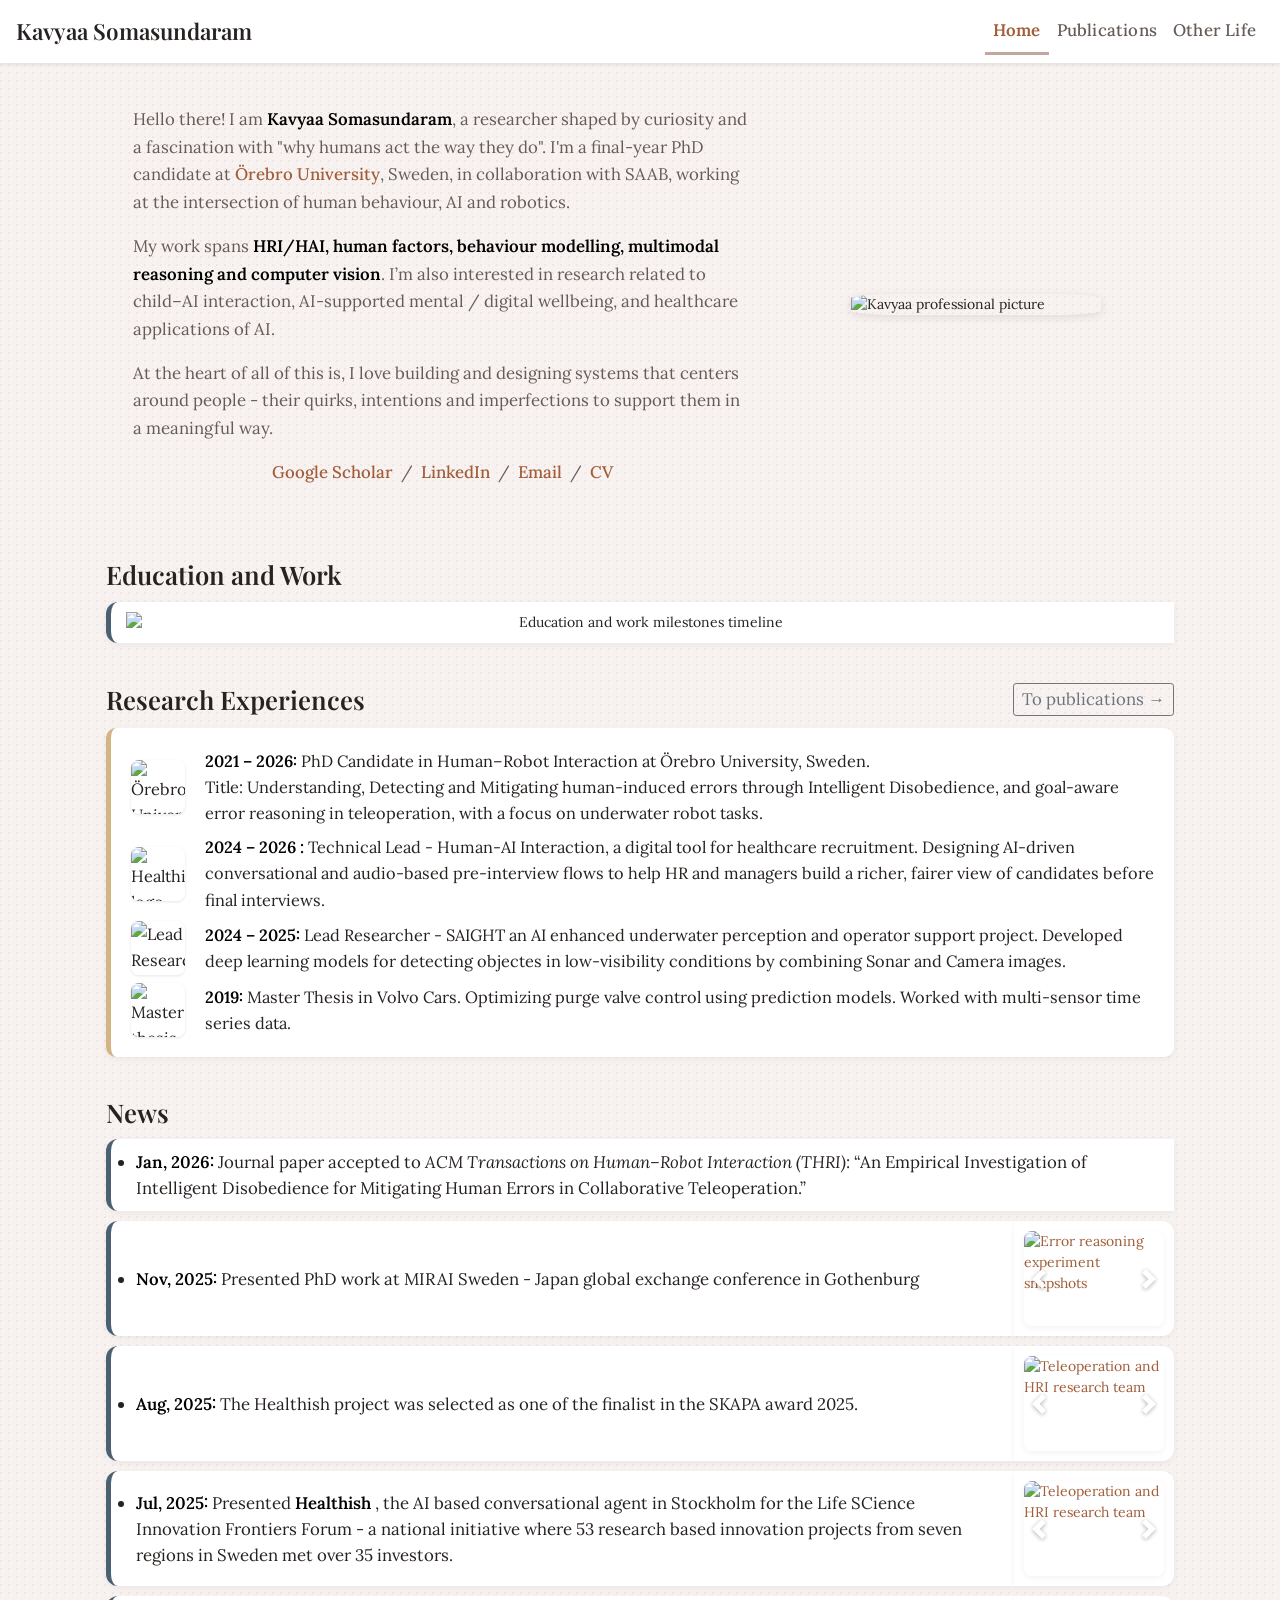
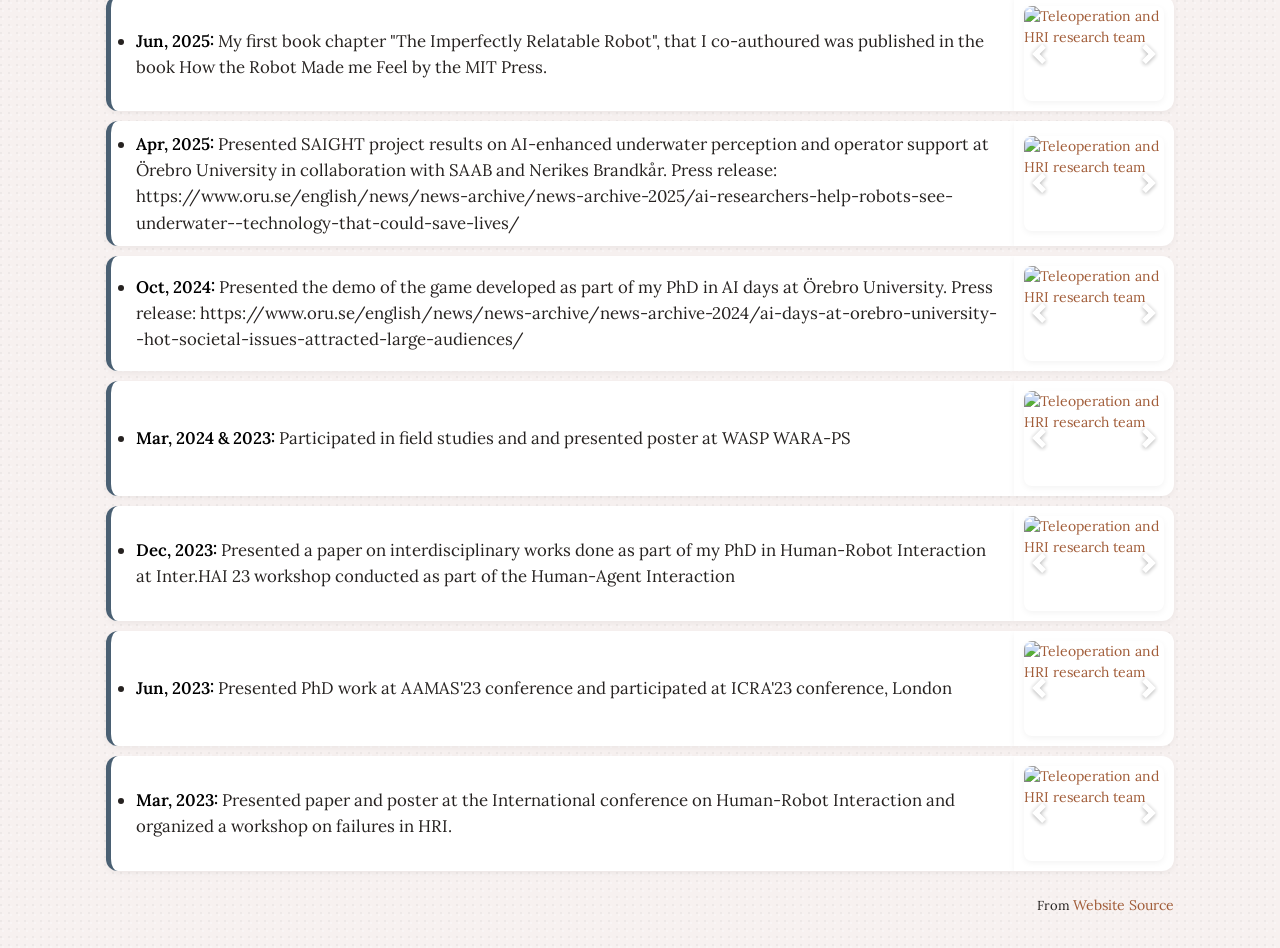
==== commit adc92ae5: "Add files via upload" ====
--- a/index.html
+++ b/index.html
@@ -5,7 +5,7 @@
     <meta name="author" content="Kavyaa Somasundaram">
     <meta name="viewport" content="width=device-width, initial-scale=1">
     <meta name="keywords" content="Kavyaa Somasundaram, human-robot interaction, HRI, teleoperation, underwater robots, human error, intelligent disobedience, Healthish">
-    <meta property="og:image" content="https://kavyaaS.github.io/images/favicon.png">
+    <meta property="og:image" content="https://kavyaaS.github.io/images/favicon/favicon_initials.png">
     <meta property="og:image:type" content="image/png">
     <meta property="og:type" content="website"/>
     <meta property="og:title" content="Kavyaa Somasundaram">
@@ -13,9 +13,9 @@
     <meta property="og:description" content="Researcher in human–robot interaction, teleoperation, human error mitigation, and healthcare recruitment tools (Healthish).">
 
     <link rel="canonical" href="https://kavyaaS.github.io/" />
-    <link rel="shortcut icon" href="images/favicon/favicon.png" type="image/x-icon">
+    <link rel="shortcut icon" href="images/favicon/favicon_initials.png" type="image/x-icon">
     <link rel="stylesheet" href="https://cdn.jsdelivr.net/npm/bootstrap@4.4.1/dist/css/bootstrap.min.css" integrity="sha384-Vkoo8x4CGsO3+Hhxv8T/Q5PaXtkKtu6ug5TOeNV6gBiFeWPGFN9MuhOf23Q9Ifjh" crossorigin="anonymous">
-    <link rel="stylesheet" type="text/css" href="stylesheet.css">
+    <link rel="stylesheet" type="text/css" href="stylesheet_v1.css">
 
     <title>Kavyaa Somasundaram</title>
   </head>
@@ -32,8 +32,8 @@
       <ul class="navbar-nav ml-auto">
         <li class="nav-item"><a class="nav-link active" href="index.html">Home</a></li>
         <li class="nav-item"><a class="nav-link" href="publications.html">Publications</a></li>
-        <li class="nav-item"><a class="nav-link" href="projects.html">Projects</a></li>
-        <li class="nav-item"><a class="nav-link" href="seasons.html">Seasons</a></li>
+        <!-- <li class="nav-item"><a class="nav-link" href="projects.html">Projects</a></li> -->
+        <li class="nav-item"><a class="nav-link" href="seasons.html">Other Life</a></li>
       </ul>
     </div>
   </nav>
@@ -46,58 +46,51 @@
         <tr>
           <td class="intro" style="padding:2.5%;width:63%;vertical-align:middle">
             <p>
-              I am <strong>Kavyaa Somasundaram</strong>, a final-year PhD candidate in Human–Robot Interaction and Applied Mathematics at
-              <a href="https://www.oru.se/english/" target="_blank">Örebro University</a>, Sweden. 
-              My work explores how humans make mistakes, slips, and lapses when remotely operating robots in complex settings, 
-              and how robots can intelligently step in to prevent failures without taking control away from the human.
+              Hello there! I am <strong>Kavyaa Somasundaram</strong>, a researcher shaped by curiosity and a fascination with "why humans act the way they do". 
+              I'm a final-year PhD candidate at
+              <a href="https://www.oru.se/english/" target="_blank">Örebro University</a>, Sweden, in collaboration with SAAB, working at the intersection of human behaviour, AI and robotics.
             </p>
             <p>
-              My research focuses on <strong>human error mitigation</strong> in teleoperation, particularly in 
-              <strong>underwater robot navigation and inspection tasks</strong>. I develop frameworks for 
-              <em>intelligent disobedience</em> and <em>goal-aware error reasoning</em>, where a robot can detect 
-              when an operator’s actions diverge from the task goals, communicate why that might be risky, and 
-              offer or execute safer alternatives. This involves integrating video-based analysis, error taxonomies, 
-              mixed-method user studies, and multimodal large language models.
-            </p>
+              <p> 
+                My work spans <strong>HRI/HAI, human factors, behaviour modelling, multimodal reasoning and computer vision</strong>. I’m also interested in  research related to child–AI interaction, 
+                AI-supported mental / digital wellbeing, and healthcare applications of AI. </p>
+          </p>
             <p>
-              Alongside my PhD, I have also worked on <strong>low-rank tensor and matrix methods</strong> for 
-              image reconstruction and motion capture data completion, and I am a co-creator of 
-              <strong>Healthish</strong>, a tool aimed at making healthcare recruitment more human-centric and 
-              efficient by combining structured and voice-based screening to build a rich picture of candidates 
-              before interviews.
+              At the heart of all of this is, I love building and designing systems that centers around people - their quirks, 
+              intentions and imperfections to support them in a meaningful way.
             </p>
             <p style="text-align:center">
-              <a href="https://github.com/kavyaaS" target="_blank">Github</a> &nbsp;/&nbsp;
-              <a href="https://scholar.google.com/scholar?q=Kavyaa+Somasundaram" target="_blank">Google Scholar</a> &nbsp;/&nbsp;
+              <a href="https://scholar.google.com/citations?user=eqK4KZYAAAAJ&hl=en&oi=ao" target="_blank">Google Scholar</a> &nbsp;/&nbsp;
               <a href="https://www.linkedin.com/in/kavyaa-somasundaram" target="_blank">LinkedIn</a> &nbsp;/&nbsp;
-              <a href="mailto:kavyaa.somasundaram@oru.se" target="_blank">Email</a>
+              <a href="mailto:s.kavyaa.somu@gmail.com" target="_blank">Email</a> &nbsp;/&nbsp;
+              <a href="https://drive.google.com/file/d/1XEbbOe7JHrYjfozLF4gsRpKKzriPgXjC/view?usp=sharing" target="_blank">CV</a>
             </p>
           </td>
-          <td style="padding:2.5%;width:100%;max-width:100%">
+          <td style="padding:4.5%;width:100%;max-width:100%">
             <div id="intro-carousel" class="carousel slide profile-carousel" data-ride="carousel" data-interval="false">
               <div class="carousel-inner">
                 <div class="carousel-item active">
                   <!-- replace with your own image later -->
-                  <img src="images/news/darko-pic.jpeg" class="d-block w-100" alt="Kavyaa in the lab">
-                </div>
-                <div class="carousel-item">
-                  <!-- replace with your own image later -->
-                  <img src="images/news/supervision-team.jpeg" class="d-block w-100" alt="Research and supervision team">
-                </div>
-              </div>
-
-              <!-- Arrows -->
-              <a class="carousel-control-prev" href="#intro-carousel" role="button" data-slide="prev">
-                <span class="carousel-control-prev-icon" aria-hidden="true"></span>
-              </a>
-              <a class="carousel-control-next" href="#intro-carousel" role="button" data-slide="next">
-                <span class="carousel-control-next-icon" aria-hidden="true"></span>
-              </a>
-            </div>
-          </td>
-        </tr>
-      </tbody>
-    </table>
+                  <img src="images/news_k/profile_pic.jpeg" class="d-block w-100" alt="Kavyaa professional picture">
+                </div>
+              </div>
+            </div>
+          </td>
+        </tr>
+      </tbody>
+    </table>
+
+    <div class="section-header">
+      <h2>Education and Work</h2>
+    </div>
+    
+    <div class="milestone-card milestone-image-card">
+      <img 
+        src="images/news_k/edu_2.jpeg" 
+        alt="Education and work milestones timeline"
+        class="milestone-embedded-image">
+    </div>
+    
 
     <!-- experience header -->
     <div class="section-header">
@@ -106,24 +99,30 @@
     </div>
     <ul class="experience-list">
       <li>
-        <img class="experience-logo" src="images/logos/oru.png" alt="Örebro University logo" loading="lazy">
-        <div><b>2021 – :</b> PhD Candidate in Human–Robot Interaction and Applied Mathematics at Örebro University, Sweden. 
-          Working on human-induced errors, intelligent disobedience, and goal-aware error reasoning in teleoperation, 
+        <img class="experience-logo" src="images/news_k/phd_logo.jpg" alt="Örebro University logo" loading="lazy">
+        <div><b>2021 – 2026:</b> PhD Candidate in Human–Robot Interaction at Örebro University, Sweden. <br>
+          Title: Understanding, Detecting and Mitigating human-induced errors through Intelligent Disobedience, and goal-aware error reasoning in teleoperation, 
           with a focus on underwater robot tasks.</div>
       </li>
 
       <li>
-        <img class="experience-logo" src="images/logos/miraikan.png" alt="Healthish logo" loading="lazy">
-        <div><b>2024 – :</b> Co-creator of <strong>Healthish</strong>, a digital tool for healthcare recruitment. 
-          Designing conversational and audio-based pre-interview flows to help HR and managers build a richer, fairer 
+        <img class="experience-logo" src="images/news_k/healthish_logo_1.jpg" alt="Healthish logo" loading="lazy">
+        <div><b>2024 – 2026 :</b> Technical Lead - Human-AI Interaction, a digital tool for healthcare recruitment. 
+          Designing AI-driven conversational and audio-based pre-interview flows to help HR and managers build a richer, fairer 
           view of candidates before final interviews.</div>
       </li>
 
       <li>
-        <img class="experience-logo" src="images/logos/bosch.svg" alt="Research in image and data reconstruction" loading="lazy">
-        <div><b>2018 – 2023:</b> Research in low-rank methods, tensor and matrix factorisation, and image/motion capture reconstruction. 
-          Developed algorithms for tensor completion, robust principal component analysis, and collaborative filtering applied 
-          to motion capture data and medical imaging.</div>
+        <img class="experience-logo" src="images/news_k/saight_logo.jpg" alt="Lead Researcher" loading="lazy">
+        <div><b>2024 – 2025:</b> Lead Researcher - SAIGHT an AI enhanced underwater perception and operator support project.
+          Developed deep learning models for detecting objectes in low-visibility conditions by combining Sonar and Camera images.
+          </div>
+      </li>
+
+      <li>
+        <img class="experience-logo" src="images/news_k/volvo_logo.jpg" alt="Master thesis" loading="lazy">
+        <div><b>2019:</b> Master Thesis in Volvo Cars. Optimizing purge valve control using prediction models. 
+          Worked with multi-sensor time series data.</div>
       </li>
 
     </ul>
@@ -140,56 +139,175 @@
         <tr>
           <td class="news-left">
             <ul style="margin:0;">
-              <li><b>Jun, 2025:</b> Finalising my PhD thesis on human error mitigation and intelligent disobedience in teleoperated underwater robot tasks, including a goal-aware error reasoning framework powered by multimodal large language models.</li>
-            </ul>
-          </td>
-
-          <td class="news-right">
-            <div id="news-carousel-auto-2025"
-                 class="carousel slide news-carousel"
-                 data-ride="carousel"
-                 data-interval="false">
-
-              <div class="carousel-inner">
-                <div class="carousel-item">
-                  <a href="images/news/automatica-pre.jpeg" target="_blank" rel="noopener">
-                    <img src="images/news/automatica-pre.jpeg" alt="Simulation and setup" loading="lazy">
-                  </a>
-                </div>
-                <div class="carousel-item active">
-                  <a href="images/news/automatica-team2.jpeg" target="_blank" rel="noopener">
-                    <img src="images/news/automatica-team2.jpeg" alt="Collaboration and research team" loading="lazy">
-                  </a>
-                </div>
-                <div class="carousel-item">
-                  <a href="images/news/automatica-demo.jpeg" target="_blank" rel="noopener">
-                    <img src="images/news/automatica-demo.jpeg" alt="Demo of teleoperation work" loading="lazy">
-                  </a>
-                </div>
-              </div>
-
-              <!-- Arrows -->
-              <a class="carousel-control-prev" href="#news-carousel-auto-2025" role="button" data-slide="prev" aria-label="Previous image">
-                <span class="carousel-control-prev-icon" aria-hidden="true"></span>
-              </a>
-              <a class="carousel-control-next" href="#news-carousel-auto-2025" role="button" data-slide="next" aria-label="Next image">
-                <span class="carousel-control-next-icon" aria-hidden="true"></span>
-              </a>
-            </div>
-          </td>
-        </tr>
-      </tbody>
-    </table>
-
-    <!-- News item 2 -->
-    <table style="width:100%;border:0;border-spacing:0;border-collapse:separate;margin:10px 0;">
-      <tbody>
-        <tr>
-          <td class="news-left">
-            <ul style="margin:0;">
-              <li><b>Jun, 2025:</b> Completed the first full evaluation of my <em>Goal-Aware Error Reasoning (GAER)</em> framework using video snippets from underwater teleoperation tasks, comparing rule-based, MLLM-based, and hybrid approaches.</li>
-            </ul>
-          </td>
+              <li><b>Jan, 2026:</b> Journal paper accepted to <em>ACM Transactions on Human–Robot Interaction (THRI)</em>: “An Empirical 
+                Investigation of Intelligent Disobedience for Mitigating Human Errors in Collaborative Teleoperation.”</li>
+            </ul>
+          </td>
+        </tr>
+      </tbody>
+    </table>
+
+     <!-- News item 2 -->
+     <table style="width:100%;border:0;border-spacing:0;border-collapse:separate;margin:10px 0;">
+      <tbody>
+        <tr>
+          <td class="news-left">
+            <ul style="margin:0;">
+              <li><b>Nov, 2025:</b>  Presented PhD work at MIRAI Sweden - Japan global exchange conference in Gothenburg</li>
+            </ul>
+          </td>
+          <td class="news-right">
+            <div id="news-carousel-nov-2025"
+                 class="carousel slide news-carousel"
+                 data-ride="carousel"
+                 data-interval="false">
+
+              <div class="carousel-inner">
+                <div class="carousel-item active">
+                  <a href="images/news_k/mirai_news.jpeg" target="_blank" rel="noopener">
+                    <img src="images/news_k/mirai_news.jpeg" alt="Error reasoning experiment snapshots" loading="lazy">
+                  </a>
+                </div>
+                <div class="carousel-item">
+                  <a href="images/news_k/mirai_2.jpg" target="_blank" rel="noopener">
+                    <img src="images/news_k/mirai_2.jpg" alt="Experimental environment" loading="lazy">
+                  </a>
+                </div>
+                <div class="carousel-item">
+                  <a href="images/news_k/mirai_3.jpeg" target="_blank" rel="noopener">
+                    <img src="images/news_k/mirai_3.jpeg" alt="Setup and pre-study preparation" loading="lazy">
+                  </a>
+                </div>
+                <div class="carousel-item">
+                  <a href="images/news_k/mirai_4.jpeg" target="_blank" rel="noopener">
+                    <img src="images/news_k/mirai_4.jpeg" alt="Collaboration meeting" loading="lazy">
+                  </a>
+                </div>
+                <div class="carousel-item">
+                  <a href="images/news_k/mirai_5.jpg" target="_blank" rel="noopener">
+                    <img src="images/news_k/mirai_5.jpg" alt="Project dinner" loading="lazy">
+                  </a>
+                </div>
+              </div>
+
+              <!-- Arrows -->
+              <a class="carousel-control-prev" href="#news-carousel-nov-2025" role="button" data-slide="prev" aria-label="Previous image">
+                <span class="carousel-control-prev-icon" aria-hidden="true"></span>
+              </a>
+              <a class="carousel-control-next" href="#news-carousel-nov-2025" role="button" data-slide="next" aria-label="Next image">
+                <span class="carousel-control-next-icon" aria-hidden="true"></span>
+              </a>
+            </div>
+          </td>
+        </tr>
+      </tbody>
+    </table>
+
+    <!-- News item 3 -->
+    <table style="width:100%;border:0;border-spacing:0;border-collapse:separate;margin:10px 0;">
+      <tbody>
+        <tr>
+          <td class="news-left">
+            <ul style="margin:0;">
+              <li><b>Aug, 2025:</b> The Healthish project was selected as one of the finalist in the SKAPA award 2025.</li>
+            </ul>
+          </td>
+
+          <td class="news-right">
+            <div id="news-carousel-aug-2025"
+                 class="carousel slide news-carousel"
+                 data-ride="carousel"
+                 data-interval="false">
+
+              <div class="carousel-inner">
+                <div class="carousel-item active">
+                  <a href="images/news_k/skappa_news_1.jpg" target="_blank" rel="noopener">
+                    <img src="images/news_k/skappa_news_1.jpg" alt="Teleoperation and HRI research team" loading="lazy">
+                  </a>
+                </div>
+                <div class="carousel-item">
+                  <a href="images/news_k/skappa_news_2.jpg" target="_blank" rel="noopener">
+                    <img src="images/news_k/skappa_news_2.jpg" alt="Conference environment" loading="lazy">
+                  </a>
+                </div>
+                <div class="carousel-item">
+                  <a href="images/news_k/skappa_news_3.jpg" target="_blank" rel="noopener">
+                    <img src="images/news_k/skappa_news_3.jpg" alt="Conference environment" loading="lazy">
+                  </a>
+                </div>
+              </div>
+              <!-- Arrows -->
+              <a class="carousel-control-prev" href="#news-carousel-aug-2025" role="button" data-slide="prev" aria-label="Previous image">
+                <span class="carousel-control-prev-icon" aria-hidden="true"></span>
+              </a>
+              <a class="carousel-control-next" href="#news-carousel-aug-2025" role="button" data-slide="next" aria-label="Next image">
+                <span class="carousel-control-next-icon" aria-hidden="true"></span>
+              </a>
+            </div>
+          </td>
+        </tr>
+      </tbody>
+    </table>
+
+     <!-- News item 4 -->
+     <table style="width:100%;border:0;border-spacing:0;border-collapse:separate;margin:10px 0;">
+      <tbody>
+        <tr>
+          <td class="news-left">
+            <ul style="margin:0;">
+              <li><b>Jul, 2025:</b> Presented <strong> Healthish </strong>, the AI based conversational agent in Stockholm for the Life SCience Innovation
+                Frontiers Forum - a national initiative where 53 research based innovation projects from seven regions in Sweden met over 35 investors.</li>
+            </ul>
+          </td>
+
+          <td class="news-right">
+            <div id="news-carousel-jul-2025"
+                 class="carousel slide news-carousel"
+                 data-ride="carousel"
+                 data-interval="false">
+
+              <div class="carousel-inner">
+                <div class="carousel-item active">
+                  <a href="images/news_k/healthish_news.jpeg" target="_blank" rel="noopener">
+                    <img src="images/news_k/healthish_news.jpeg" alt="Teleoperation and HRI research team" loading="lazy">
+                  </a>
+                </div>
+                <div class="carousel-item">
+                  <a href="images/news_k/healthish_news_4.jpg" target="_blank" rel="noopener">
+                    <img src="images/news_k/healthish_news_4.jpg" alt="Conference environment" loading="lazy">
+                  </a>
+                </div>
+                <div class="carousel-item">
+                  <a href="images/news_k/healthish_news_3.jpg" target="_blank" rel="noopener">
+                    <img src="images/news_k/healthish_news_3.jpg" alt="Conference environment" loading="lazy">
+                  </a>
+                </div>
+              </div>
+
+              <!-- Arrows -->
+              <a class="carousel-control-prev" href="#news-carousel-jul-2025" role="button" data-slide="prev" aria-label="Previous image">
+                <span class="carousel-control-prev-icon" aria-hidden="true"></span>
+              </a>
+              <a class="carousel-control-next" href="#news-carousel-jul-2025" role="button" data-slide="next" aria-label="Next image">
+                <span class="carousel-control-next-icon" aria-hidden="true"></span>
+              </a>
+            </div>
+          </td>
+        </tr>
+      </tbody>
+    </table>
+
+    <!-- News item 5 -->
+    <table style="width:100%;border:0;border-spacing:0;border-collapse:separate;margin:10px 0;">
+      <tbody>
+        <tr>
+          <td class="news-left">
+            <ul style="margin:0;">
+              <li><b>Jun, 2025:</b> My first book chapter "The Imperfectly Relatable Robot", that I co-authoured was published in the book How the Robot Made me Feel
+                by the MIT Press. </li>
+            </ul>
+          </td>
+
           <td class="news-right">
             <div id="news-carousel-jun-2025"
                  class="carousel slide news-carousel"
@@ -198,37 +316,16 @@
 
               <div class="carousel-inner">
                 <div class="carousel-item active">
-                  <a href="images/news/darkoMs4.jpeg" target="_blank" rel="noopener">
-                    <img src="images/news/darkoMs4.jpeg" alt="Error reasoning experiment snapshots" loading="lazy">
-                  </a>
-                </div>
-                <div class="carousel-item">
-                  <a href="images/news/darko-2.jpeg" target="_blank" rel="noopener">
-                    <img src="images/news/darko-2.jpeg" alt="Experimental environment" loading="lazy">
-                  </a>
-                </div>
-                <div class="carousel-item">
-                  <a href="images/news/darko-pre.jpeg" target="_blank" rel="noopener">
-                    <img src="images/news/darko-pre.jpeg" alt="Setup and pre-study preparation" loading="lazy">
-                  </a>
-                </div>
-                <div class="carousel-item">
-                  <a href="images/news/darko-luigi.jpeg" target="_blank" rel="noopener">
-                    <img src="images/news/darko-luigi.jpeg" alt="Collaboration meeting" loading="lazy">
-                  </a>
-                </div>
-                <div class="carousel-item">
-                  <a href="images/news/darko-dinner.jpeg" target="_blank" rel="noopener">
-                    <img src="images/news/darko-dinner.jpeg" alt="Project dinner" loading="lazy">
-                  </a>
-                </div>
-                <div class="carousel-item">
-                  <a href="images/news/darko-beer-team.jpeg" target="_blank" rel="noopener">
-                    <img src="images/news/darko-beer-team.jpeg" alt="Team social event" loading="lazy">
-                  </a>
-                </div>
-              </div>
-
+                  <a href="images/news_k/book_chap_news.jpeg" target="_blank" rel="noopener">
+                    <img src="images/news_k/book_chap_news.jpeg" alt="Teleoperation and HRI research team" loading="lazy">
+                  </a>
+                </div>
+                <div class="carousel-item">
+                  <a href="images/news_k/book_chap_news_2.png" target="_blank" rel="noopener">
+                    <img src="images/news_k/book_chap_news_2.png" alt="Conference environment" loading="lazy">
+                  </a>
+                </div>
+              </div>
               <!-- Arrows -->
               <a class="carousel-control-prev" href="#news-carousel-jun-2025" role="button" data-slide="prev" aria-label="Previous image">
                 <span class="carousel-control-prev-icon" aria-hidden="true"></span>
@@ -242,104 +339,63 @@
       </tbody>
     </table>
 
-    <!-- News item 3 -->
-    <table style="width:100%;border:0;border-spacing:0;border-collapse:separate;margin:10px 0;">
-      <tbody>
-        <tr>
-          <td class="news-left">
-            <ul style="margin:0;">
-              <li><b>May, 2025:</b> Submitted a revised version of our journal paper on <strong>Intelligent Disobedience in Teleoperation</strong> to ACM Transactions on Human–Robot Interaction (THRI), including new inferential statistics, qualitative coding, and discussion on trust and autonomy.</li>
-            </ul>
-          </td>
-
-          <td class="news-right">
-            <div id="news-carousel-may-2025"
-                 class="carousel slide news-carousel"
-                 data-ride="carousel"
-                 data-interval="false">
-
-              <div class="carousel-inner">
-                <div class="carousel-item active">
-                  <a href="images/news/atlanta-team.jpeg" target="_blank" rel="noopener">
-                    <img src="images/news/atlanta-team.jpeg" alt="Teleoperation and HRI research team" loading="lazy">
-                  </a>
-                </div>
-                <div class="carousel-item">
-                  <a href="images/news/icra25.jpeg" target="_blank" rel="noopener">
-                    <img src="images/news/icra25.jpeg" alt="Conference environment" loading="lazy">
-                  </a>
-                </div>
-              </div>
-
-              <!-- Arrows -->
-              <a class="carousel-control-prev" href="#news-carousel-may-2025" role="button" data-slide="prev" aria-label="Previous image">
-                <span class="carousel-control-prev-icon" aria-hidden="true"></span>
-              </a>
-              <a class="carousel-control-next" href="#news-carousel-may-2025" role="button" data-slide="next" aria-label="Next image">
-                <span class="carousel-control-next-icon" aria-hidden="true"></span>
-              </a>
-            </div>
-          </td>
-        </tr>
-      </tbody>
-    </table>
-
-    <!-- News item 4 -->
-    <table style="width:100%;border:0;border-spacing:0;border-collapse:separate;margin:10px 0;">
-      <tbody>
-        <tr>
-          <td class="news-left">
-            <ul style="margin:0;">
-              <li><b>Jan, 2025:</b> Launched a pilot of <strong>Healthish</strong> for summer staff recruitment in Swedish healthcare, exploring how short voice-based interviews can complement CVs and structured screening.</li>
-            </ul>
-          </td>
-
-          <td class="news-right">
-            <div id="news-carousel-jan-2025"
-                 class="carousel slide news-carousel"
-                 data-ride="carousel"
-                 data-interval="false">
-
-              <div class="carousel-inner">
-                <div class="carousel-item">
-                  <a href="images/news/miraikan_me.jpeg" target="_blank" rel="noopener">
-                    <img src="images/news/miraikan_me.jpeg" alt="Working with voice-based tools" loading="lazy">
-                  </a>
-                </div>
-                <div class="carousel-item">
-                  <a href="images/news/miraikan-team.jpeg" target="_blank" rel="noopener">
-                    <img src="images/news/miraikan-team.jpeg" alt="Collaboration setting" loading="lazy">
-                  </a>
-                </div>
-                <div class="carousel-item active">
-                  <a href="images/news/miraikan-pic.jpeg" target="_blank" rel="noopener">
-                    <img src="images/news/miraikan-pic.jpeg" alt="Concept exploration" loading="lazy">
-                  </a>
-                </div>
-              </div>
-
-              <!-- Arrows -->
-              <a class="carousel-control-prev" href="#news-carousel-jan-2025" role="button" data-slide="prev" aria-label="Previous image">
-                <span class="carousel-control-prev-icon" aria-hidden="true"></span>
-              </a>
-              <a class="carousel-control-next" href="#news-carousel-jan-2025" role="button" data-slide="next" aria-label="Next image">
-                <span class="carousel-control-next-icon" aria-hidden="true"></span>
-              </a>
-            </div>
-          </td>
-        </tr>
-      </tbody>
-    </table>
-
-    <!-- News item 5 -->
-    <table style="width:100%;border:0;border-spacing:0;border-collapse:separate;margin:10px 0;">
-      <tbody>
-        <tr>
-          <td class="news-left">
-            <ul style="margin:0;">
-              <li><b>Oct, 2024:</b> Completed a large-scale user study (40 participants) in a simulated underwater teleoperation game, evaluating how intelligent disobedience affects performance, workload, trust, and acceptance.</li>
-            </ul>
-          </td>
+    <!-- News item 6 -->
+    <table style="width:100%;border:0;border-spacing:0;border-collapse:separate;margin:10px 0;">
+      <tbody>
+        <tr>
+          <td class="news-left">
+            <ul style="margin:0;">
+              <li><b>Apr, 2025:</b> Presented SAIGHT project results on AI-enhanced underwater perception and operator support at Örebro University in collaboration 
+              with SAAB and Nerikes Brandkår. Press release: https://www.oru.se/english/news/news-archive/news-archive-2025/ai-researchers-help-robots-see-underwater--technology-that-could-save-lives/ </li>
+            </ul>
+          </td>
+          <td class="news-right">
+            <div id="news-carousel-Apr-2025"
+                 class="carousel slide news-carousel"
+                 data-ride="carousel"
+                 data-interval="false">
+
+              <div class="carousel-inner">
+                <div class="carousel-item active">
+                  <a href="images/news_k/saight_news_2.jpeg" target="_blank" rel="noopener">
+                    <img src="images/news_k/saight_news_2.jpeg" alt="Teleoperation and HRI research team" loading="lazy">
+                  </a>
+                </div>
+                <div class="carousel-item">
+                  <a href="images/news_k/saight_news_3.jpeg" target="_blank" rel="noopener">
+                    <img src="images/news_k/saight_news_3.jpeg" alt="Conference environment" loading="lazy">
+                  </a>
+                </div>
+                <div class="carousel-item">
+                  <a href="images/news_k/saight_news_4.jpeg" target="_blank" rel="noopener">
+                    <img src="images/news_k/saight_news_4.jpeg" alt="Conference environment" loading="lazy">
+                  </a>
+                </div>
+              </div>
+              <!-- Arrows -->
+              <a class="carousel-control-prev" href="#news-carousel-Apr-2025" role="button" data-slide="prev" aria-label="Previous image">
+                <span class="carousel-control-prev-icon" aria-hidden="true"></span>
+              </a>
+              <a class="carousel-control-next" href="#news-carousel-Apr-2025" role="button" data-slide="next" aria-label="Next image">
+                <span class="carousel-control-next-icon" aria-hidden="true"></span>
+              </a>
+            </div>
+          </td>
+        </tr>
+      </tbody>
+    </table>
+
+    <!-- News item 7 -->
+    <table style="width:100%;border:0;border-spacing:0;border-collapse:separate;margin:10px 0;">
+      <tbody>
+        <tr>
+          <td class="news-left">
+            <ul style="margin:0;">
+              <li><b>Oct, 2024:</b> Presented the demo of the game developed as part of my PhD in AI days at Örebro University. 
+                Press release: https://www.oru.se/english/news/news-archive/news-archive-2024/ai-days-at-orebro-university--hot-societal-issues-attracted-large-audiences/ </li>
+            </ul>
+          </td>
+
           <td class="news-right">
             <div id="news-carousel-oct-2024"
                  class="carousel slide news-carousel"
@@ -348,17 +404,21 @@
 
               <div class="carousel-inner">
                 <div class="carousel-item active">
-                  <a href="images/news/midterm.jpg" target="_blank" rel="noopener">
-                    <img src="images/news/midterm.jpg" alt="Mid-term seminar and study results" loading="lazy">
-                  </a>
-                </div>
-                <div class="carousel-item">
-                  <a href="images/news/orebro.jpeg" target="_blank" rel="noopener">
-                    <img src="images/news/orebro.jpeg" alt="Örebro University" loading="lazy">
-                  </a>
-                </div>
-              </div>
-
+                  <a href="images/news_k/ai_days.webp" target="_blank" rel="noopener">
+                    <img src="images/news_k/ai_days.webp" alt="Teleoperation and HRI research team" loading="lazy">
+                  </a>
+                </div>
+                <div class="carousel-item">
+                  <a href="images/news_k/ai_days_news.jpg" target="_blank" rel="noopener">
+                    <img src="images/news_k/ai_days_news.jpg" alt="Conference environment" loading="lazy">
+                  </a>
+                </div>
+                <div class="carousel-item">
+                  <a href="images/news_k/ai_days_news_3.jpg" target="_blank" rel="noopener">
+                    <img src="images/news_k/ai_days_news_3.jpg" alt="Conference environment" loading="lazy">
+                  </a>
+                </div>
+              </div>
               <!-- Arrows -->
               <a class="carousel-control-prev" href="#news-carousel-oct-2024" role="button" data-slide="prev" aria-label="Previous image">
                 <span class="carousel-control-prev-icon" aria-hidden="true"></span>
@@ -372,136 +432,49 @@
       </tbody>
     </table>
 
-    <!-- News item 6 -->
-    <table style="width:100%;border:0;border-spacing:0;border-collapse:separate;margin:10px 0;">
-      <tbody>
-        <tr>
-          <td class="news-left">
-            <ul style="margin:0;">
-              <li><b>Sep, 2024:</b> Presented my ongoing work on human error mitigation and intelligent disobedience in teleoperation at an international robotics and HRI venue.</li>
-            </ul>
-          </td>
-          <td class="news-right">
-            <div id="news-carousel-sep-2024"
-                 class="carousel slide news-carousel"
-                 data-ride="carousel"
-                 data-interval="false">
-
-              <div class="carousel-inner">
-                <div class="carousel-item active">
-                  <a href="images/news/icra-40-team.jpeg" target="_blank" rel="noopener">
-                    <img src="images/news/icra-40-team.jpeg" alt="Conference team photo" loading="lazy">
-                  </a>
-                </div>
-                <div class="carousel-item">
-                  <a href="images/news/icra40.jpeg" target="_blank" rel="noopener">
-                    <img src="images/news/icra40.jpeg" alt="Conference venue" loading="lazy">
-                  </a>
-                </div>
-              </div>
-
-              <!-- Arrows -->
-              <a class="carousel-control-prev" href="#news-carousel-sep-2024" role="button" data-slide="prev" aria-label="Previous image">
-                <span class="carousel-control-prev-icon" aria-hidden="true"></span>
-              </a>
-              <a class="carousel-control-next" href="#news-carousel-sep-2024" role="button" data-slide="next" aria-label="Next image">
-                <span class="carousel-control-next-icon" aria-hidden="true"></span>
-              </a>
-            </div>
-          </td>
-        </tr>
-      </tbody>
-    </table>
-
-    <!-- News item 7 -->
-    <table style="width:100%;border:0;border-spacing:0;border-collapse:separate;margin:10px 0;">
-      <tbody>
-        <tr>
-          <td class="news-left">
-            <ul style="margin:0;">
-              <li><b>Sep, 2024:</b> Continued developing my simulated underwater environment and analysis pipeline for video-based error detection, building a dataset of first-person teleoperation recordings.</li>
-            </ul>
-          </td>
-          <td class="news-right">
-            <div id="news-carousel-bosch-2024"
-                 class="carousel slide news-carousel"
-                 data-ride="carousel"
-                 data-interval="false">
-
-              <div class="carousel-inner">
-                <div class="carousel-item active">
-                  <a href="images/news/bosch.jpg" target="_blank" rel="noopener">
-                    <img src="images/news/bosch.jpg" alt="Simulation workspace" loading="lazy">
-                  </a>
-                </div>
-                <div class="carousel-item">
-                  <a href="images/news/bosch-demo.jpeg" target="_blank" rel="noopener">
-                    <img src="images/news/bosch-demo.jpeg" alt="Demo of simulation tools" loading="lazy">
-                  </a>
-                </div>
-                <div class="carousel-item">
-                  <a href="images/news/renningen.jpeg" target="_blank" rel="noopener">
-                    <img src="images/news/renningen.jpeg" alt="Research facility" loading="lazy">
-                  </a>
-                </div>
-              </div>
-
-              <!-- Arrows -->
-              <a class="carousel-control-prev" href="#news-carousel-bosch-2024" role="button" data-slide="prev" aria-label="Previous image">
-                <span class="carousel-control-prev-icon" aria-hidden="true"></span>
-              </a>
-              <a class="carousel-control-next" href="#news-carousel-bosch-2024" role="button" data-slide="next" aria-label="Next image">
-                <span class="carousel-control-next-icon" aria-hidden="true"></span>
-              </a>
-            </div>
-          </td>
-        </tr>
-      </tbody>
-    </table>
-
     <!-- News item 8 -->
     <table style="width:100%;border:0;border-spacing:0;border-collapse:separate;margin:10px 0;">
       <tbody>
         <tr>
           <td class="news-left">
             <ul style="margin:0;">
-              <li><b>May, 2024:</b> Our paper on low-rank tensor methods for motion capture data completion was published in <em>Pattern Analysis and Applications</em>, focusing on CP decomposition-based algorithms for realistic human motion recovery.</li>
-            </ul>
-          </td>
-          <td class="news-right">
-            <div id="news-carousel-may-2024"
-                 class="carousel slide news-carousel"
-                 data-ride="carousel"
-                 data-interval="false">
-
-              <div class="carousel-inner">
-                <div class="carousel-item active">
-                  <a href="images/news/icra24.jpg" target="_blank" rel="noopener">
-                    <img src="images/news/icra24.jpg" alt="Research dissemination" loading="lazy">
-                  </a>
-                </div>
-                <div class="carousel-item">
-                  <a href="images/news/icra24-poster.jpeg" target="_blank" rel="noopener">
-                    <img src="images/news/icra24-poster.jpeg" alt="Poster presentation" loading="lazy">
-                  </a>
-                </div>
-                <div class="carousel-item">
-                  <a href="images/news/icra24-fireworks.jpeg" target="_blank" rel="noopener">
-                    <img src="images/news/icra24-fireworks.jpeg" alt="Conference evening" loading="lazy">
-                  </a>
-                </div>
-                <div class="carousel-item">
-                  <a href="images/news/fuji.jpeg" target="_blank" rel="noopener">
-                    <img src="images/news/fuji.jpeg" alt="Travel moment" loading="lazy">
-                  </a>
-                </div>
-              </div>
-
-              <!-- Arrows -->
-              <a class="carousel-control-prev" href="#news-carousel-may-2024" role="button" data-slide="prev" aria-label="Previous image">
-                <span class="carousel-control-prev-icon" aria-hidden="true"></span>
-              </a>
-              <a class="carousel-control-next" href="#news-carousel-may-2024" role="button" data-slide="next" aria-label="Next image">
+              <li><b>Mar, 2024 & 2023:</b> Participated in field studies and and presented poster at WASP WARA-PS  </li>
+            </ul>
+          </td>
+
+          <td class="news-right">
+            <div id="news-carousel-mar-2024"
+                 class="carousel slide news-carousel"
+                 data-ride="carousel"
+                 data-interval="false">
+
+              <div class="carousel-inner">
+                <div class="carousel-item active">
+                  <a href="images/news_k/wara_news.jpeg" target="_blank" rel="noopener">
+                    <img src="images/news_k/wara_news.jpeg" alt="Teleoperation and HRI research team" loading="lazy">
+                  </a>
+                </div>
+                <div class="carousel-item">
+                  <a href="images/news_k/wara_news_2.jpeg" target="_blank" rel="noopener">
+                    <img src="images/news_k/wara_news_2.jpeg" alt="Conference environment" loading="lazy">
+                  </a>
+                </div>
+                <div class="carousel-item">
+                  <a href="images/news_k/wara_news_3.jpeg" target="_blank" rel="noopener">
+                    <img src="images/news_k/wara_news_3.jpeg" alt="Conference environment" loading="lazy">
+                  </a>
+                </div>
+                <div class="carousel-item">
+                  <a href="images/news_k/wara_news_4.jpeg" target="_blank" rel="noopener">
+                    <img src="images/news_k/wara_news_4.jpeg" alt="Conference environment" loading="lazy">
+                  </a>
+                </div>
+              </div>
+              <!-- Arrows -->
+              <a class="carousel-control-prev" href="#news-carousel-mar-2024" role="button" data-slide="prev" aria-label="Previous image">
+                <span class="carousel-control-prev-icon" aria-hidden="true"></span>
+              </a>
+              <a class="carousel-control-next" href="#news-carousel-mar-2024" role="button" data-slide="next" aria-label="Next image">
                 <span class="carousel-control-next-icon" aria-hidden="true"></span>
               </a>
             </div>
@@ -516,33 +489,34 @@
         <tr>
           <td class="news-left">
             <ul style="margin:0;">
-              <li><b>Oct, 2023:</b> Published work on <strong>smooth tensor robust principal component analysis</strong> for color image recovery in <em>Digital Signal Processing</em>, extending my earlier research in image reconstruction and low-rank models.</li>
-            </ul>
-          </td>
-          <td class="news-right">
-            <div id="news-carousel-oct-2023"
-                 class="carousel slide news-carousel"
-                 data-ride="carousel"
-                 data-interval="false">
-
-              <div class="carousel-inner">
-                <div class="carousel-item active">
-                  <a href="images/news/iros23.jpeg" target="_blank" rel="noopener">
-                    <img src="images/news/iros23.jpeg" alt="Research presentation setting" loading="lazy">
-                  </a>
-                </div>
-                <div class="carousel-item">
-                  <a href="images/news/iros23-team.jpeg" target="_blank" rel="noopener">
-                    <img src="images/news/iros23-team.jpeg" alt="Colleagues and collaborators" loading="lazy">
-                  </a>
-                </div>
-              </div>
-
-              <!-- Arrows -->
-              <a class="carousel-control-prev" href="#news-carousel-oct-2023" role="button" data-slide="prev" aria-label="Previous image">
-                <span class="carousel-control-prev-icon" aria-hidden="true"></span>
-              </a>
-              <a class="carousel-control-next" href="#news-carousel-oct-2023" role="button" data-slide="next" aria-label="Next image">
+              <li><b>Dec, 2023:</b> Presented a paper on interdisciplinary works done as part of my PhD in Human-Robot Interaction at Inter.HAI 23 workshop
+              conducted as part of the Human-Agent Interaction </li>
+            </ul>
+          </td>
+
+          <td class="news-right">
+            <div id="news-carousel-dec-2023"
+                 class="carousel slide news-carousel"
+                 data-ride="carousel"
+                 data-interval="false">
+
+              <div class="carousel-inner">
+                <div class="carousel-item active">
+                  <a href="images/news_k/hai_ws_paper.png" target="_blank" rel="noopener">
+                    <img src="images/news_k/hai_ws_paper.png" alt="Teleoperation and HRI research team" loading="lazy">
+                  </a>
+                </div>
+                <div class="carousel-item">
+                  <a href="images/news_k/hai_news.jpg" target="_blank" rel="noopener">
+                    <img src="images/news_k/hai_news.jpg" alt="Conference environment" loading="lazy">
+                  </a>
+                </div>
+              </div>
+              <!-- Arrows -->
+              <a class="carousel-control-prev" href="#news-carousel-dec-2023" role="button" data-slide="prev" aria-label="Previous image">
+                <span class="carousel-control-prev-icon" aria-hidden="true"></span>
+              </a>
+              <a class="carousel-control-next" href="#news-carousel-dec-2023" role="button" data-slide="next" aria-label="Next image">
                 <span class="carousel-control-next-icon" aria-hidden="true"></span>
               </a>
             </div>
@@ -557,41 +531,95 @@
         <tr>
           <td class="news-left">
             <ul style="margin:0;">
-              <li><b>May, 2023:</b> Earlier work on tensor completion, dictionary learning, and collaborative filtering for image reconstruction and missing data estimation, which laid the mathematical foundation for my later interest in human–robot interaction and teleoperation.</li>
-            </ul>
-          </td>
-          <td class="news-right">
-            <div id="news-carousel-may-2023"
-                 class="carousel slide news-carousel"
-                 data-ride="carousel"
-                 data-interval="false">
-
-              <div class="carousel-inner">
-                <div class="carousel-item active">
-                  <a href="images/news/icra23.jpeg" target="_blank" rel="noopener">
-                    <img src="images/news/icra23.jpeg" alt="Conferences and workshops" loading="lazy">
-                  </a>
-                </div>
-                <div class="carousel-item">
-                  <a href="images/news/icra23-team.jpeg" target="_blank" rel="noopener">
-                    <img src="images/news/icra23-team.jpeg" alt="Research community" loading="lazy">
-                  </a>
-                </div>
-              </div>
-
-              <!-- Arrows -->
-              <a class="carousel-control-prev" href="#news-carousel-may-2023" role="button" data-slide="prev" aria-label="Previous image">
-                <span class="carousel-control-prev-icon" aria-hidden="true"></span>
-              </a>
-              <a class="carousel-control-next" href="#news-carousel-may-2023" role="button" data-slide="next" aria-label="Next image">
-                <span class="carousel-control-next-icon" aria-hidden="true"></span>
-              </a>
-            </div>
-          </td>
-        </tr>
-      </tbody>
-    </table>
-
+              <li><b>Jun, 2023:</b> Presented PhD work at AAMAS'23 conference and participated at ICRA'23 conference, London  </li>
+            </ul>
+          </td>
+
+          <td class="news-right">
+            <div id="news-carousel-jun-2023"
+                 class="carousel slide news-carousel"
+                 data-ride="carousel"
+                 data-interval="false">
+
+              <div class="carousel-inner">
+                <div class="carousel-item active">
+                  <a href="images/news_k/icra_news.jpeg" target="_blank" rel="noopener">
+                    <img src="images/news_k/icra_news.jpeg" alt="Teleoperation and HRI research team" loading="lazy">
+                  </a>
+                </div>
+                <div class="carousel-item">
+                  <a href="images/news_k/icra_news_2.jpg" target="_blank" rel="noopener">
+                    <img src="images/news_k/icra_news_2.jpg" alt="Conference environment" loading="lazy">
+                  </a>
+                </div>
+              </div>
+              <!-- Arrows -->
+              <a class="carousel-control-prev" href="#news-carousel-jun-2023" role="button" data-slide="prev" aria-label="Previous image">
+                <span class="carousel-control-prev-icon" aria-hidden="true"></span>
+              </a>
+              <a class="carousel-control-next" href="#news-carousel-jun-2023" role="button" data-slide="next" aria-label="Next image">
+                <span class="carousel-control-next-icon" aria-hidden="true"></span>
+              </a>
+            </div>
+          </td>
+        </tr>
+      </tbody>
+    </table>
+
+    <!-- News item 11 -->
+    <table style="width:100%;border:0;border-spacing:0;border-collapse:separate;margin:10px 0;">
+      <tbody>
+        <tr>
+          <td class="news-left">
+            <ul style="margin:0;">
+              <li><b>Mar, 2023:</b> Presented paper and poster at the International conference on Human-Robot Interaction and organized a workshop on failures in 
+              HRI.</li>
+            </ul>
+          </td>
+
+          <td class="news-right">
+            <div id="news-carousel-mar-2023"
+                 class="carousel slide news-carousel"
+                 data-ride="carousel"
+                 data-interval="false">
+
+              <div class="carousel-inner">
+                <div class="carousel-item active">
+                  <a href="images/news_k/hri_ws_news.jpeg" target="_blank" rel="noopener">
+                    <img src="images/news_k/hri_ws_news.jpeg" alt="Teleoperation and HRI research team" loading="lazy">
+                  </a>
+                </div>
+                <div class="carousel-item">
+                  <a href="images/news_k/hri_ws_4.jpg" target="_blank" rel="noopener">
+                    <img src="images/news_k/hri_ws_4.jpg" alt="Conference environment" loading="lazy">
+                  </a>
+                </div>
+                <div class="carousel-item">
+                  <a href="images/news_k/hri_ws_news_2.png" target="_blank" rel="noopener">
+                    <img src="images/news_k/hri_ws_news_2.png" alt="Conference environment" loading="lazy">
+                  </a>
+                </div>
+                <div class="carousel-item">
+                  <a href="images/news_k/hri_ws_news_3.jpg" target="_blank" rel="noopener">
+                    <img src="images/news_k/hri_ws_news_3.jpg" alt="Conference environment" loading="lazy">
+                  </a>
+                </div>
+              </div>
+              <!-- Arrows -->
+              <a class="carousel-control-prev" href="#news-carousel-mar-2023" role="button" data-slide="prev" aria-label="Previous image">
+                <span class="carousel-control-prev-icon" aria-hidden="true"></span>
+              </a>
+              <a class="carousel-control-next" href="#news-carousel-mar-2023" role="button" data-slide="next" aria-label="Next image">
+                <span class="carousel-control-next-icon" aria-hidden="true"></span>
+              </a>
+            </div>
+          </td>
+        </tr>
+      </tbody>
+    </table>
+
+
+    
 
     <!-- Footer -->
     <p style="text-align:right;font-size:small;margin-top:24px;">
--- a/stylesheet_v1.css
+++ b/stylesheet_v1.css
@@ -0,0 +1,526 @@
+/* ===== Fonts (serif) ===== */
+@import url('https://fonts.googleapis.com/css2?family=Playfair+Display:wght@400;500;600&family=Lora:wght@400;500&display=swap');
+
+/* ===== Palette ===== */
+:root {
+    --bg-main: #F7F1F0;
+    --accent-soft: #C3A6A0;
+    --accent-strong: #A15C38;
+    --text-main: #262220;
+    --text-muted: #655b57;
+    --card-bg: #ffffff;
+  
+    /* New contrast colours */
+    --accent-news: #4A6073;       /* deep slate blue */
+    --accent-experience: #D4B483; /* soft brass */
+  }
+
+/* ===== Global base ===== */
+
+body,
+td,
+th,
+tr,
+p,
+a {
+  font-family: 'Lora', 'Georgia', serif;
+  font-size: 14px;
+  color: var(--text-main);
+}
+
+body {
+  margin: 0;
+  padding: 0;
+  background-color: var(--bg-main);
+  /* subtle paper-like texture */
+  background-image:
+    radial-gradient(circle at 1px 1px, rgba(0,0,0,0.04) 1px, transparent 0),
+    radial-gradient(circle at 3px 3px, rgba(255,255,255,0.3) 1px, transparent 0);
+  background-size: 8px 8px;
+}
+
+/* Links */
+
+a {
+  color: var(--accent-strong);
+  text-decoration: none;
+}
+
+a:focus,
+a:hover {
+  color: #8d4e32; /* slightly darker accent */
+  text-decoration: none;
+}
+
+/* Strong text */
+
+strong {
+  font-family: inherit;
+  font-size: inherit;
+  font-weight: 600;
+  color: #000;
+}
+
+/* Headings */
+
+h2 {
+  margin: 0;
+  font-weight: 500;
+  font-family: 'Playfair Display', 'Georgia', serif;
+  font-size: 1.6rem;
+  color: var(--text-main);
+}
+
+/* Paper title in publications */
+
+.papertitle {
+  font-family: 'Playfair Display', 'Georgia', serif;
+  font-size: 1.1rem;
+  font-weight: 600;
+  color: var(--text-main);
+}
+
+/* Name header */
+
+.name {
+  padding-top: 20px;
+  margin: 0;
+  font-family: 'Playfair Display', 'Georgia', serif;
+  font-size: 32px;
+  font-weight: 600;
+  letter-spacing: 0.03em;
+}
+
+/* Image overlay containers used in publications/projects */
+
+.one {
+  width: 160px;
+  height: 160px;
+  position: relative;
+}
+
+.two {
+  width: 160px;
+  height: 160px;
+  position: absolute;
+  transition: opacity .2s ease-in-out;
+  -moz-transition: opacity .2s ease-in-out;
+  -webkit-transition: opacity .2s ease-in-out;
+}
+
+.fade {
+  transition: opacity .2s ease-in-out;
+  -moz-transition: opacity .2s ease-in-out;
+  -webkit-transition: opacity .2s ease-in-out;
+}
+
+/* Highlight span (if used) */
+
+span.highlight {
+  background-color: #fcefd7; /* softer than neon yellow */
+}
+
+/* Small buttons (Paper/Code/etc.) */
+
+.btn-custom-sm {
+  width: 65px;
+  padding: 1px 5px;
+  font-size: 12px;
+}
+
+/* Lists */
+
+ul {
+  list-style-position: outside;
+  padding-left: 10px;
+  margin: 0;
+}
+
+.same-width {
+  font-family: monospace;
+}
+
+/* ===== News section ===== */
+
+.news-left {
+  padding: 10px 15px;
+  background: var(--card-bg);
+  border-left: 5px solid var(--accent-news);
+  border-radius: 12px 0 0 12px;
+  box-shadow: 0 2px 6px rgba(0,0,0,0.05);
+}
+
+.news-right {
+  padding: 10px;
+  width: 220px;
+  vertical-align: middle;
+  background: var(--card-bg);
+  border-radius: 0 12px 12px 0;
+  box-shadow: 0 2px 6px rgba(0,0,0,0.05);
+}
+
+.news-img {
+  display: block;
+  margin: 0 auto;
+  max-width: 140px;
+  height: 95px;
+  object-fit: cover;
+  border-radius: 8px;
+}
+
+/* Make news text a bit bigger and softer */
+
+.news-left ul li {
+  font-size: 1.05rem;
+  line-height: 1.55;
+  color: var(--text-main);
+}
+
+.news-left ul li a {
+  font-size: inherit;
+  color: var(--accent-strong);
+  text-decoration: none;
+  font-weight: 500;
+}
+
+.news-left ul li a:hover {
+  text-decoration: underline;
+}
+
+.news-left ul li b {
+  color: #000;
+  font-weight: 600;
+}
+
+/* Smaller thumb column */
+
+.news-right {
+  width: 160px !important;
+}
+
+/* Optional carousel styling if used */
+
+.news-carousel {
+  width: 100%;
+  border-radius: 8px;
+  overflow: hidden;
+  position: relative;
+  box-shadow: 0 2px 6px rgba(0,0,0,0.05);
+}
+
+.news-carousel .carousel-item img {
+  width: 100%;
+  height: 95px;
+  object-fit: cover;
+  display: block;
+}
+
+/* Smaller, subtle arrow controls */
+
+.news-carousel .carousel-control-prev,
+.news-carousel .carousel-control-next {
+  width: 26px;
+  opacity: 0.9;
+}
+
+.news-carousel .carousel-control-prev-icon,
+.news-carousel .carousel-control-next-icon {
+  background-size: 100% 100%;
+  filter: drop-shadow(0 1px 2px rgba(0,0,0,0.35));
+}
+
+.news-carousel .carousel-control-prev {
+  left: 2px;
+}
+
+.news-carousel .carousel-control-next {
+  right: 2px;
+}
+
+/* Hide indicators (dots) */
+
+.news-carousel .carousel-indicators {
+  display: none;
+}
+
+/* ===== Navbar (if used) ===== */
+
+.navbar-nav .nav-link {
+  font-size: 1.05rem;
+  font-weight: 500;
+  padding: 0.6rem 1.1rem;
+  letter-spacing: 0.2px;
+  color: var(--text-muted) !important;
+}
+
+.navbar-brand {
+  font-size: 1.4rem;
+  font-weight: 600;
+  font-family: 'Playfair Display', 'Georgia', serif;
+  color: var(--text-main) !important;
+}
+
+.navbar .nav-link.active {
+  font-weight: 600;
+  border-bottom: 3px solid var(--accent-soft);
+  color: var(--accent-strong) !important;
+}
+
+/* ===== Intro section text ===== */
+
+.intro p {
+  font-size: 1.05rem;
+  line-height: 1.65;
+  color: var(--text-muted);
+}
+
+.intro a {
+  font-size: inherit;
+  color: var(--accent-strong);
+  text-decoration: none;
+  font-weight: 500;
+}
+
+.intro a:hover {
+  text-decoration: underline;
+}
+
+/* Milestone image inside rounded card */
+
+.milestone-image-card {
+  text-align: center;
+  padding: 10px 15px;
+  background: var(--card-bg);
+  border-left: 5px solid var(--accent-news);
+  border-radius: 12px 0 0 12px;
+  box-shadow: 0 2px 6px rgba(0,0,0,0.05);
+  overflow-x: auto;
+}
+
+.milestone-embedded-image {
+  max-width: 100%;
+  height: auto;
+  display: block;
+}
+
+
+/* ===== Profile carousel / image (if using Bootstrap carousel) ===== */
+
+.profile-carousel {
+  border-radius: 20%;
+  overflow: hidden;
+  box-shadow: 0 2px 8px rgba(0,0,0,0.1);
+  max-width: 250px;
+  margin: 0 auto;
+}
+
+.profile-carousel img {
+  width: 100%;
+  height: auto;
+  display: block;
+}
+
+.profile-carousel .carousel-control-prev,
+.profile-carousel .carousel-control-next {
+  width: 15%;
+}
+
+.profile-carousel .carousel-control-prev-icon,
+.profile-carousel .carousel-control-next-icon {
+  filter: drop-shadow(0 1px 2px rgba(0,0,0,0.3));
+}
+
+/* Only show on hover */
+
+.profile-carousel .carousel-control-prev,
+.profile-carousel .carousel-control-next {
+  opacity: 0;
+  transition: opacity 0.2s ease;
+}
+
+.profile-carousel:hover .carousel-control-prev,
+.profile-carousel:hover .carousel-control-next {
+  opacity: 0.9;
+}
+
+/* ===== Publications table ===== */
+
+#selected {
+  font-size: 1.8rem;
+  font-weight: 600;
+  margin-bottom: 1rem;
+  font-family: 'Playfair Display', 'Georgia', serif;
+}
+
+.publications td {
+  font-size: 1.02rem;
+  line-height: 1.6;
+  color: var(--text-main);
+}
+
+/* First author highlight (you can use a span.me-author) */
+
+.me-author {
+  font-weight: 600;
+  background-color: #fcefd7;
+  padding: 2px 4px;
+  border-radius: 5px;
+  color: #000;
+}
+
+.me-author:hover {
+  background-color: #f9e4b7;
+  transition: background-color 0.2s ease-in-out;
+}
+
+/* Venue */
+
+.publications td em {
+  font-style: italic;
+  color: var(--text-muted);
+  display: inline-block;
+  margin: 2px 0 5px 0;
+  font-size: 0.98rem;
+}
+
+/* Buttons inside publications */
+
+.publications .btn {
+  margin-right: 5px;
+}
+
+/* ===== Experience list with logos (if you add it) ===== */
+
+.experience-list {
+  list-style: none;
+  margin: 0;
+  padding: 12px 20px;
+  background: var(--card-bg);
+  border-left: 5px solid var(--accent-experience);
+  border-radius: 10px;
+  box-shadow: 0 2px 6px rgba(0,0,0,0.05);
+}
+
+.experience-list li {
+  display: flex;
+  align-items: center;
+  gap: 12px;
+  font-size: 1.02rem;
+  line-height: 1.6;
+  margin: 8px 0;
+  padding-left: 0;
+  position: relative;
+}
+
+.experience-list li::before {
+  content: none;
+}
+
+.experience-logo {
+  width: 48px;
+  height: 48px;
+  object-fit: contain;
+  background: #fff;
+  border-radius: 8px;
+  box-shadow: 0 1px 3px rgba(0,0,0,0.1);
+  flex: 0 0 48px;
+  margin-right: 8px;
+}
+
+@media (min-width: 992px) {
+  .experience-logo {
+    width: 54px;
+    height: 54px;
+    flex-basis: 54px;
+  }
+}
+
+.experience-list b {
+  color: #000;
+  font-weight: 600;
+}
+
+.experience-list a {
+  font-family: inherit;
+  font-size: inherit;
+  font-weight: inherit;
+  color: var(--accent-strong);
+  text-decoration: none;
+}
+
+.experience-list a:hover {
+  text-decoration: underline;
+}
+
+/* ===== Section headers (e.g. Research, Projects) ===== */
+
+.section-header {
+  display: flex;
+  justify-content: space-between;
+  align-items: center;
+  margin-top: 40px;
+  margin-bottom: 12px;
+}
+
+.section-header:first-of-type {
+  margin-top: 30px;
+}
+
+.section-header h2 {
+  margin: 0;
+  font-size: 1.6rem;
+  font-weight: 600;
+}
+
+.section-header .btn {
+  font-size: 1.05rem;
+  padding: 3px 8px;
+}
+
+/* Project titles & thumbnails */
+
+.project-title {
+  font-size: 1.15rem;
+  font-weight: 600;
+  font-family: 'Playfair Display', 'Georgia', serif;
+}
+
+.project-desc {
+  font-size: 1.02rem;
+  line-height: 1.6;
+  color: var(--text-muted);
+}
+
+.project-thumb {
+  width: 100%;
+  max-width: 320px;
+  border-radius: 10px;
+  object-fit: cover;
+  box-shadow: 0 2px 6px rgba(0,0,0,0.1);
+}
+
+.gallery-thumb {
+  width: 100%;
+  height: 230px;          /* consistent card height */
+  object-fit: contain;   /* FIT instead of CROP */
+  background: #f7f7f7;   /* soft neutral background */
+  border-radius: 12px;
+  border: 1px solid #eee;
+  padding: 6px;          /* breathing room */
+}
+
+
+
+
+/* Simple card titles/text (if you use Bootstrap cards) */
+
+.card-title {
+  font-family: 'Playfair Display', 'Georgia', serif;
+  font-weight: 600;
+  font-size: 1.05rem;
+}
+
+.card-text {
+  font-size: 0.95rem;
+  color: var(--text-muted);
+}
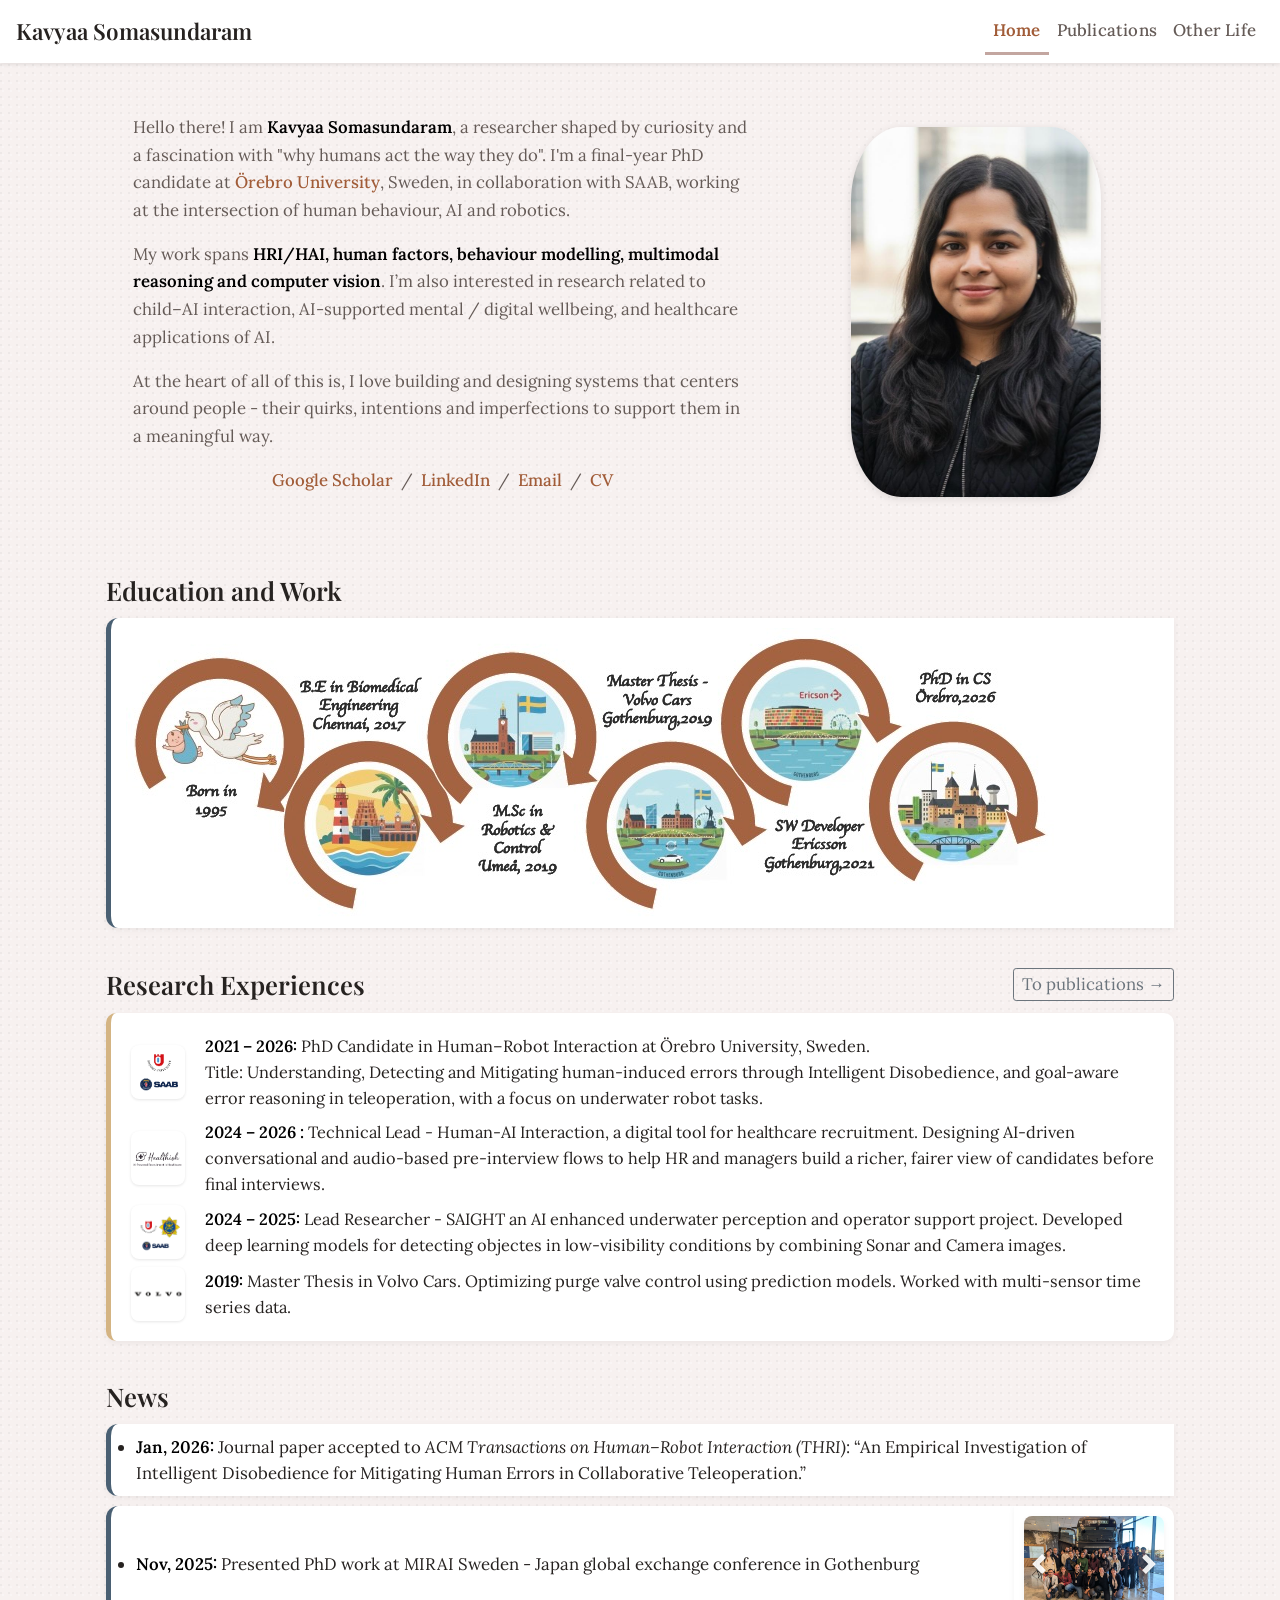
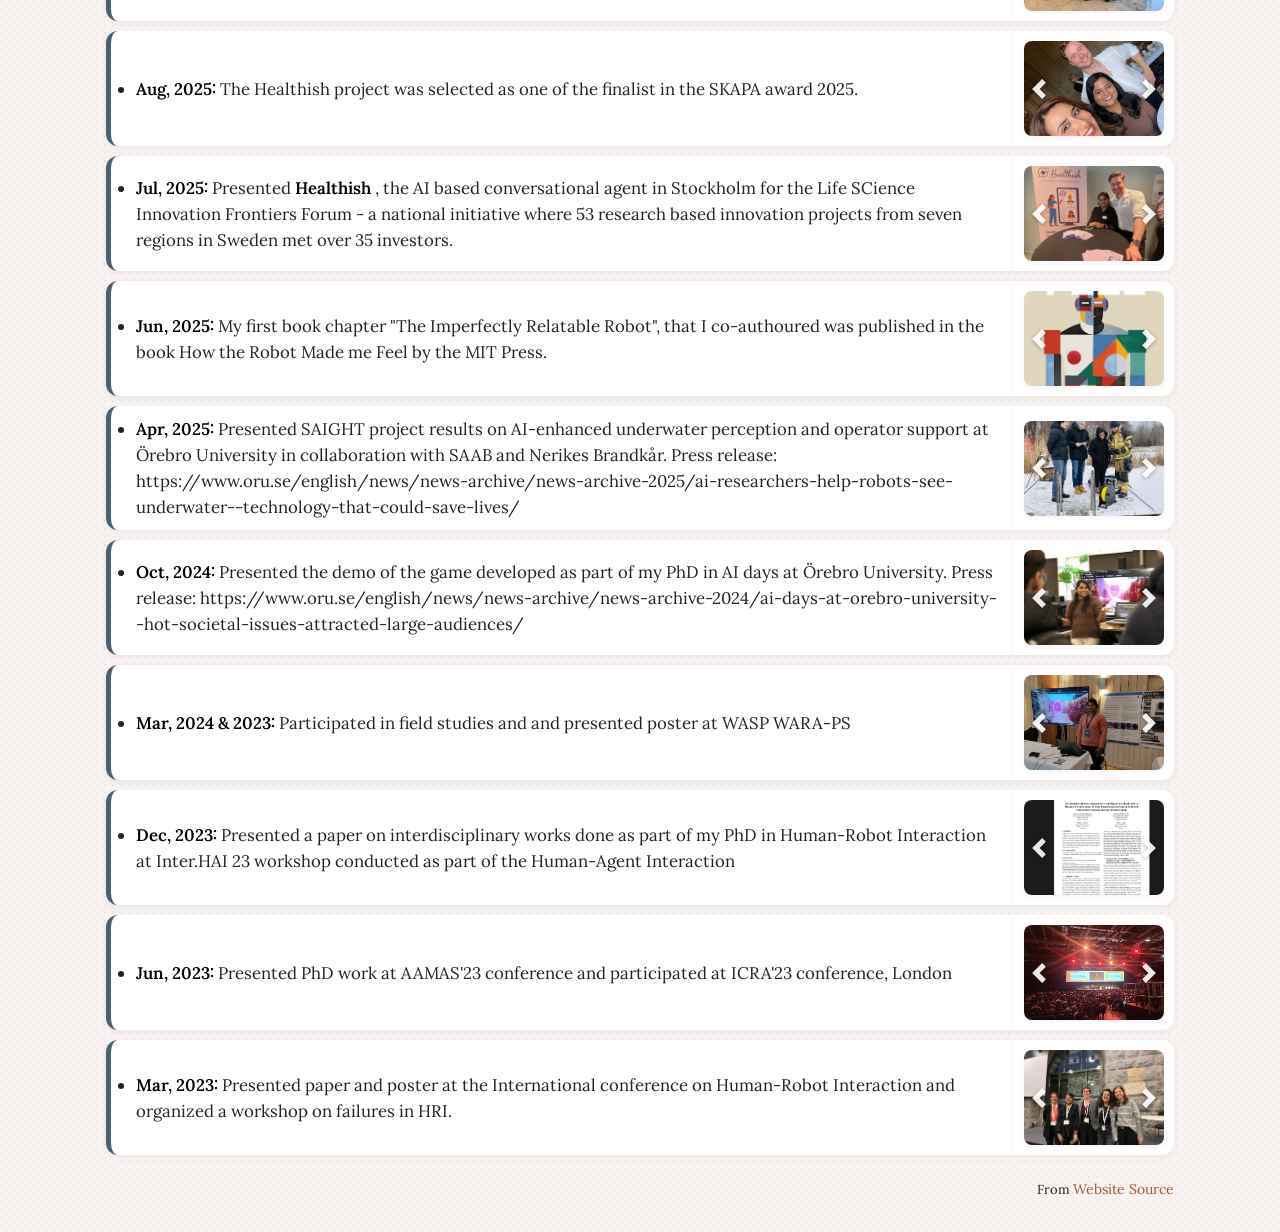
==== commit 99501f68: "Update index.html" ====
--- a/index.html
+++ b/index.html
@@ -10,6 +10,7 @@
     <meta property="og:type" content="website"/>
     <meta property="og:title" content="Kavyaa Somasundaram">
     <meta property="og:url" content="https://kavyaaS.github.io/">
+    <meta name="google-site-verification" content="b-SmH18jTr84Jo6r7niDFVYszomAaJbw1zdGqHbSdFs" />
     <meta property="og:description" content="Researcher in human–robot interaction, teleoperation, human error mitigation, and healthcare recruitment tools (Healthish).">
 
     <link rel="canonical" href="https://kavyaaS.github.io/" />
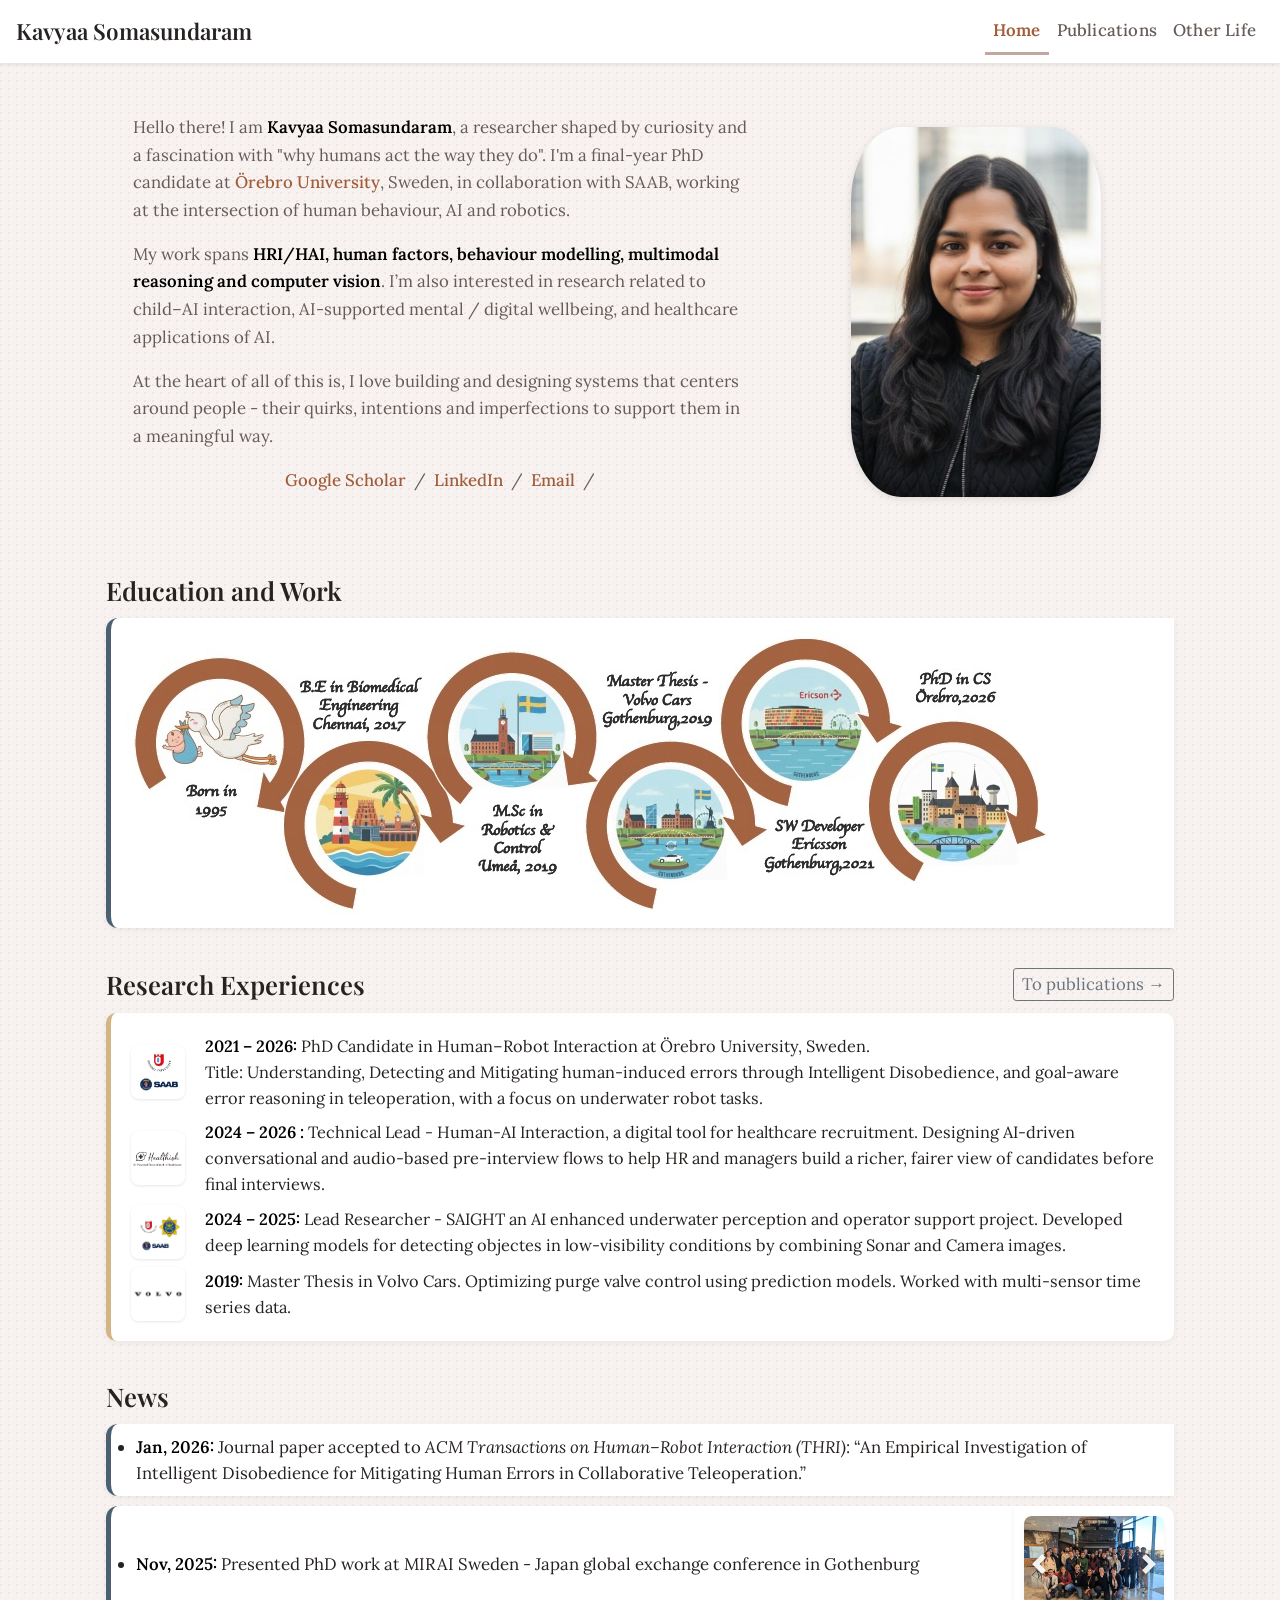
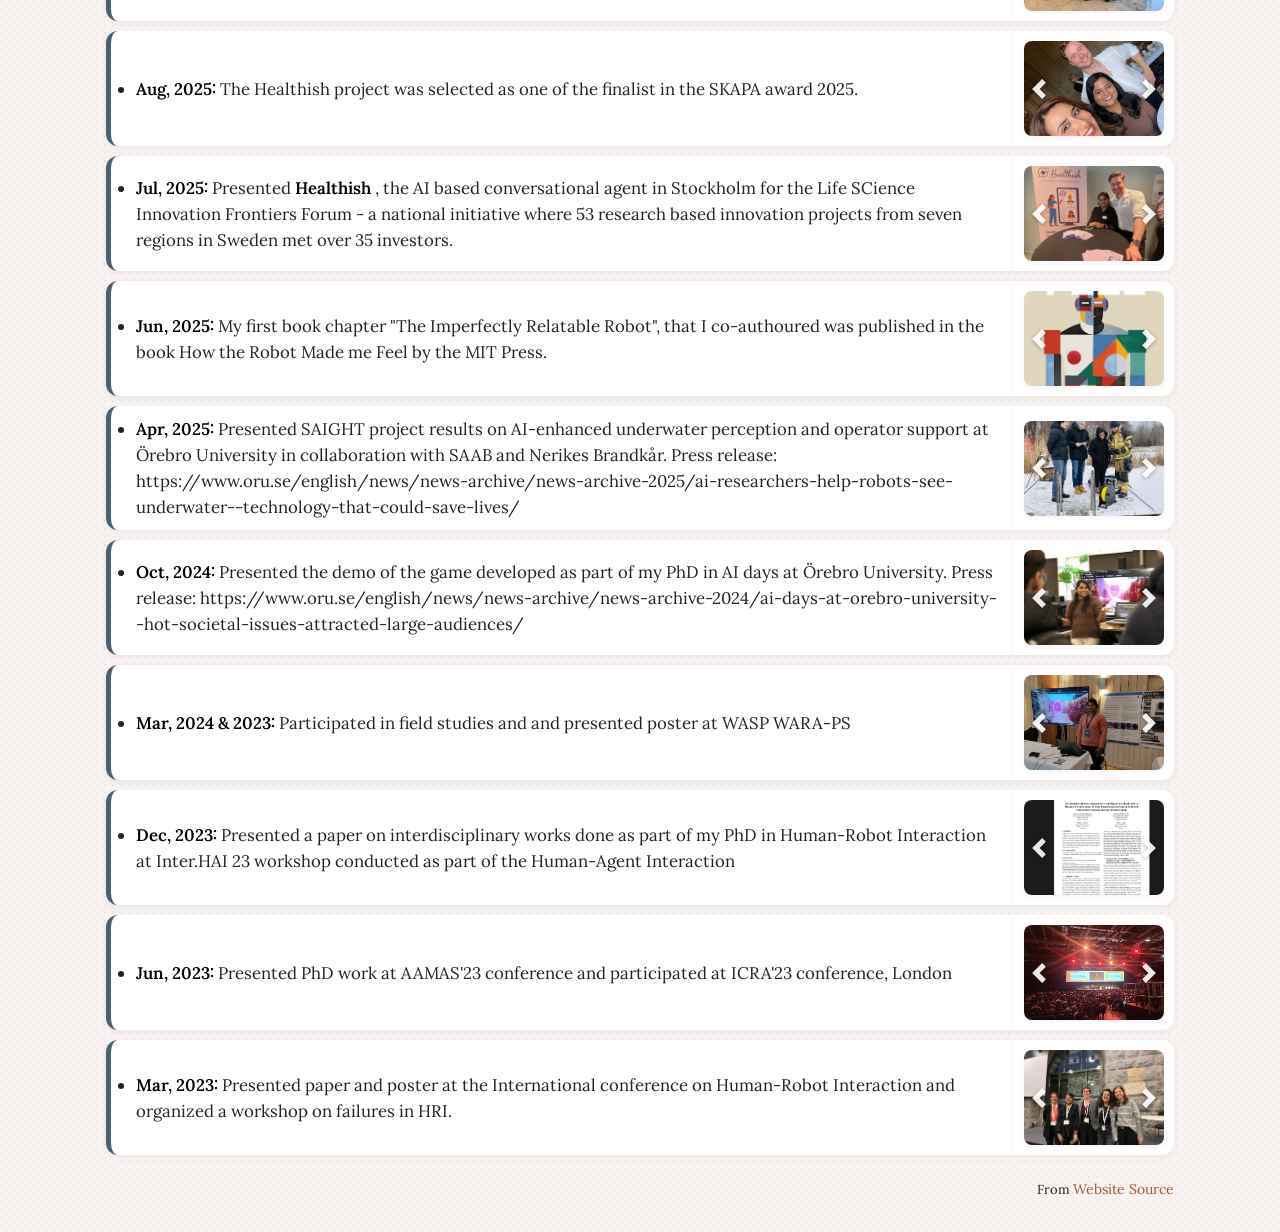
==== commit 0dc4859a: "Update index.html" ====
--- a/index.html
+++ b/index.html
@@ -63,8 +63,7 @@
             <p style="text-align:center">
               <a href="https://scholar.google.com/citations?user=eqK4KZYAAAAJ&hl=en&oi=ao" target="_blank">Google Scholar</a> &nbsp;/&nbsp;
               <a href="https://www.linkedin.com/in/kavyaa-somasundaram" target="_blank">LinkedIn</a> &nbsp;/&nbsp;
-              <a href="mailto:s.kavyaa.somu@gmail.com" target="_blank">Email</a> &nbsp;/&nbsp;
-              <a href="https://drive.google.com/file/d/1XEbbOe7JHrYjfozLF4gsRpKKzriPgXjC/view?usp=sharing" target="_blank">CV</a>
+              <a href="mailto:kavyaa.research@gmail.com" target="_blank">Email</a> &nbsp;/&nbsp;
             </p>
           </td>
           <td style="padding:4.5%;width:100%;max-width:100%">
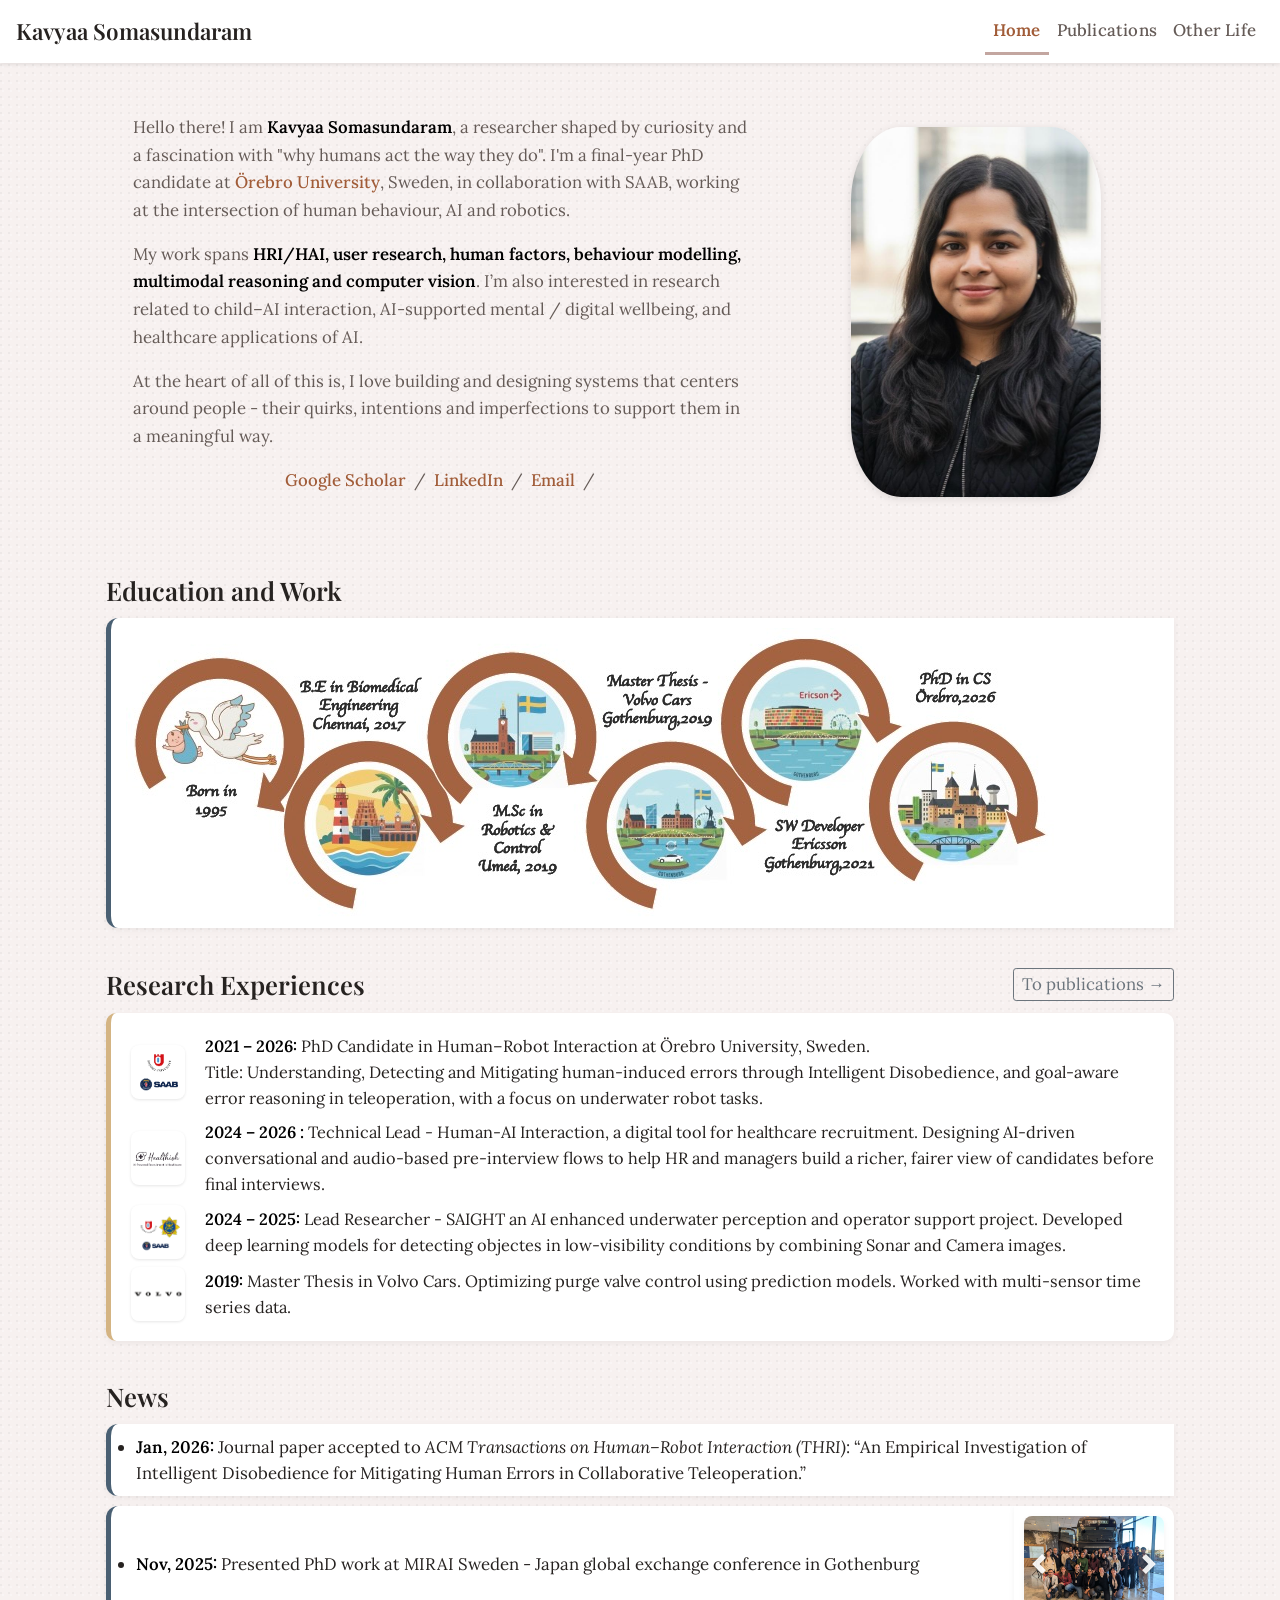
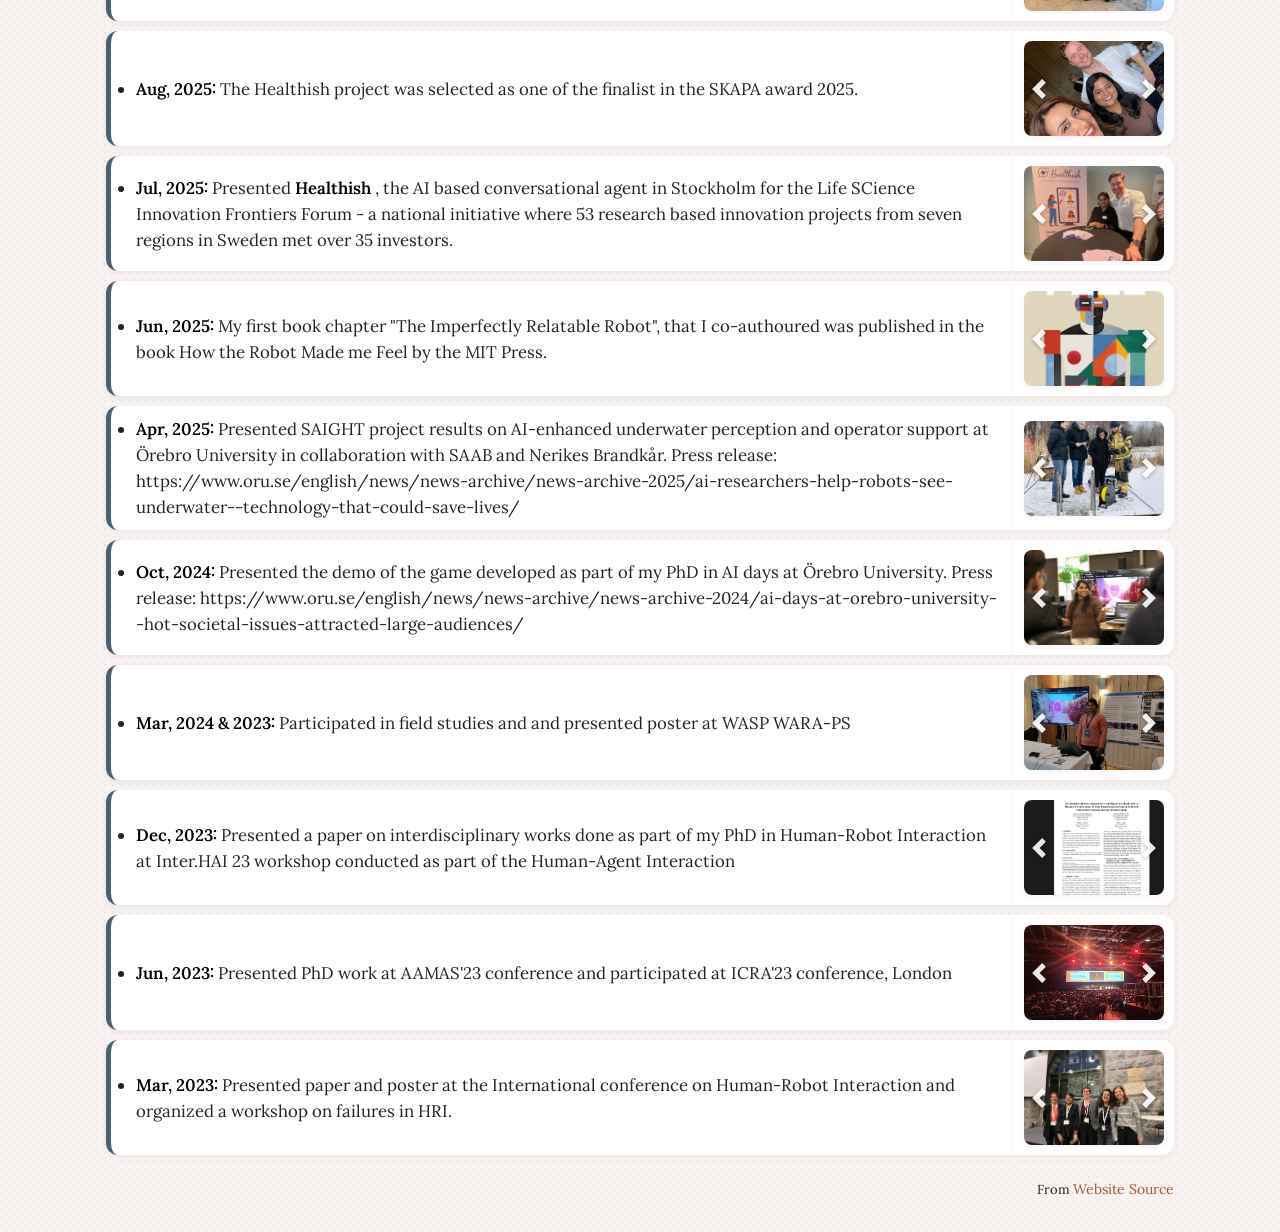
==== commit 6c7c012d: "Update index.html" ====
--- a/index.html
+++ b/index.html
@@ -53,7 +53,7 @@
             </p>
             <p>
               <p> 
-                My work spans <strong>HRI/HAI, human factors, behaviour modelling, multimodal reasoning and computer vision</strong>. I’m also interested in  research related to child–AI interaction, 
+                My work spans <strong>HRI/HAI, user research, human factors, behaviour modelling, multimodal reasoning and computer vision</strong>. I’m also interested in  research related to child–AI interaction, 
                 AI-supported mental / digital wellbeing, and healthcare applications of AI. </p>
           </p>
             <p>
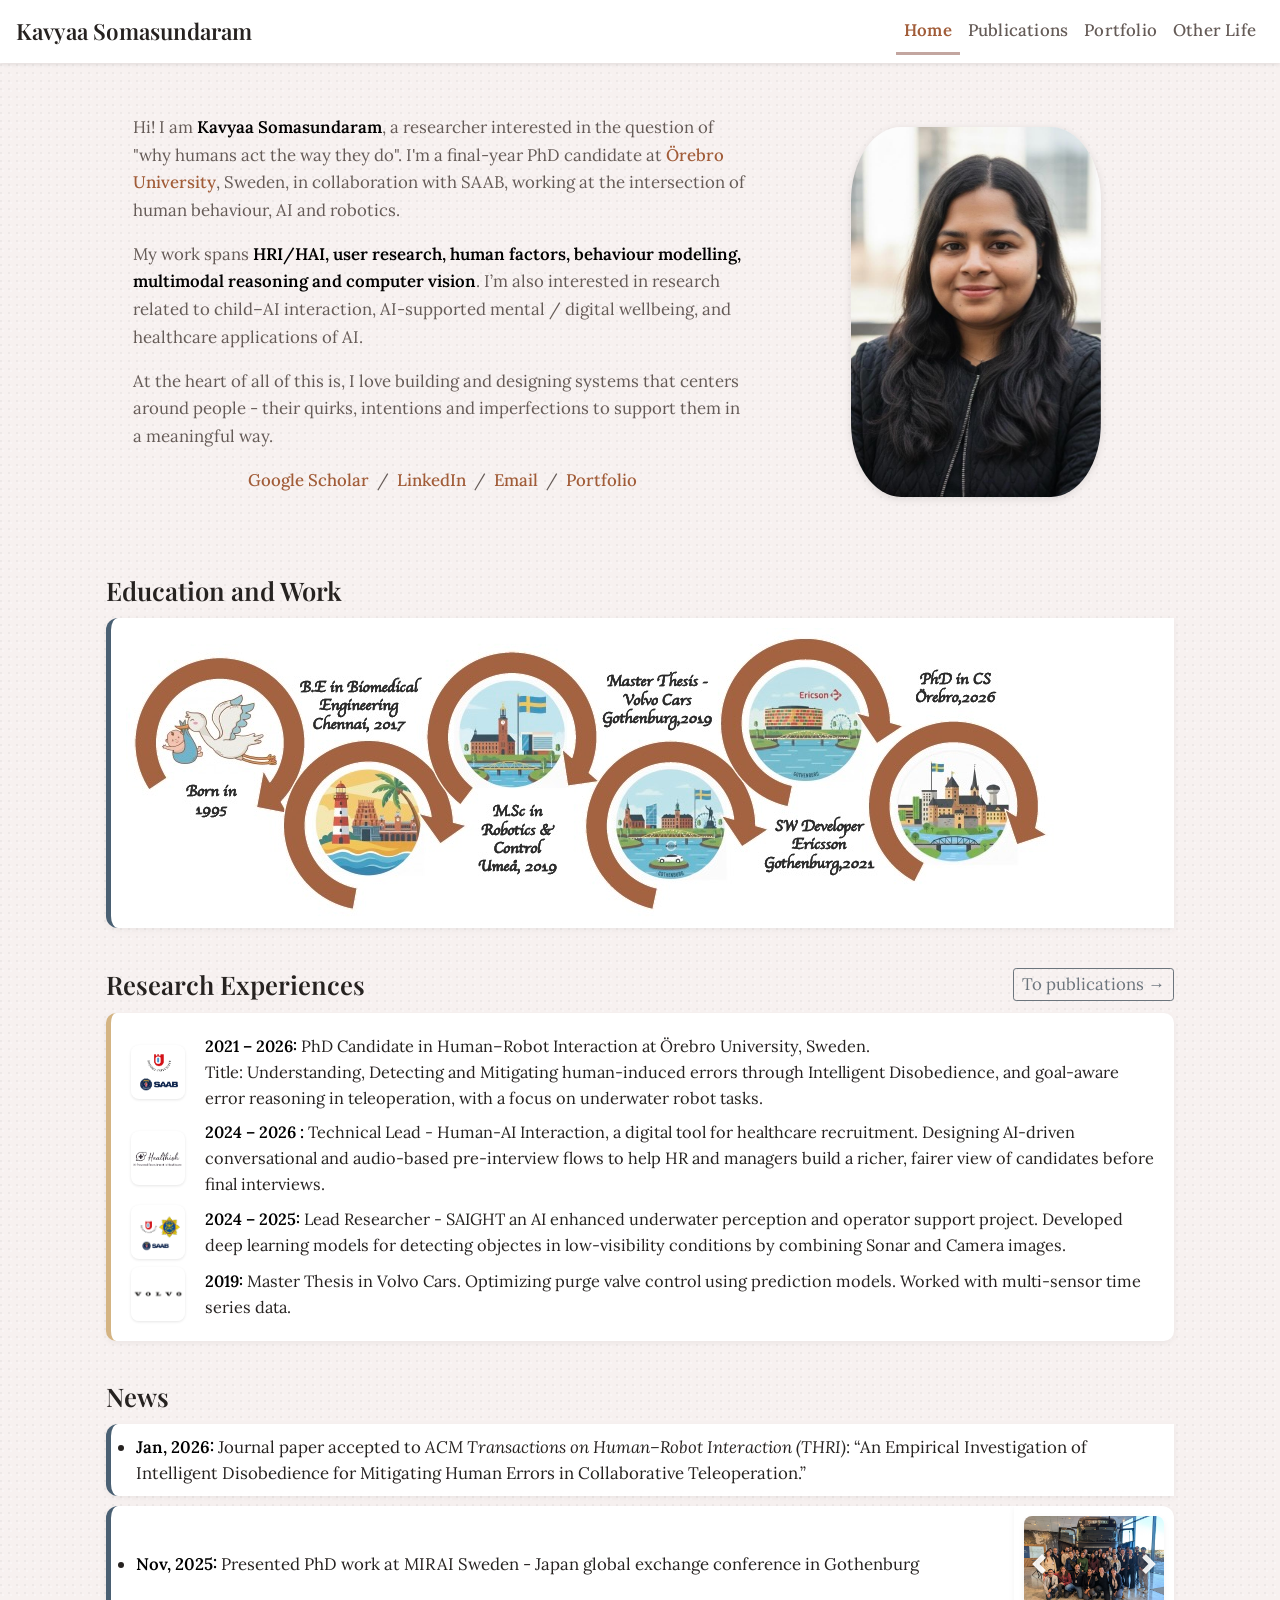
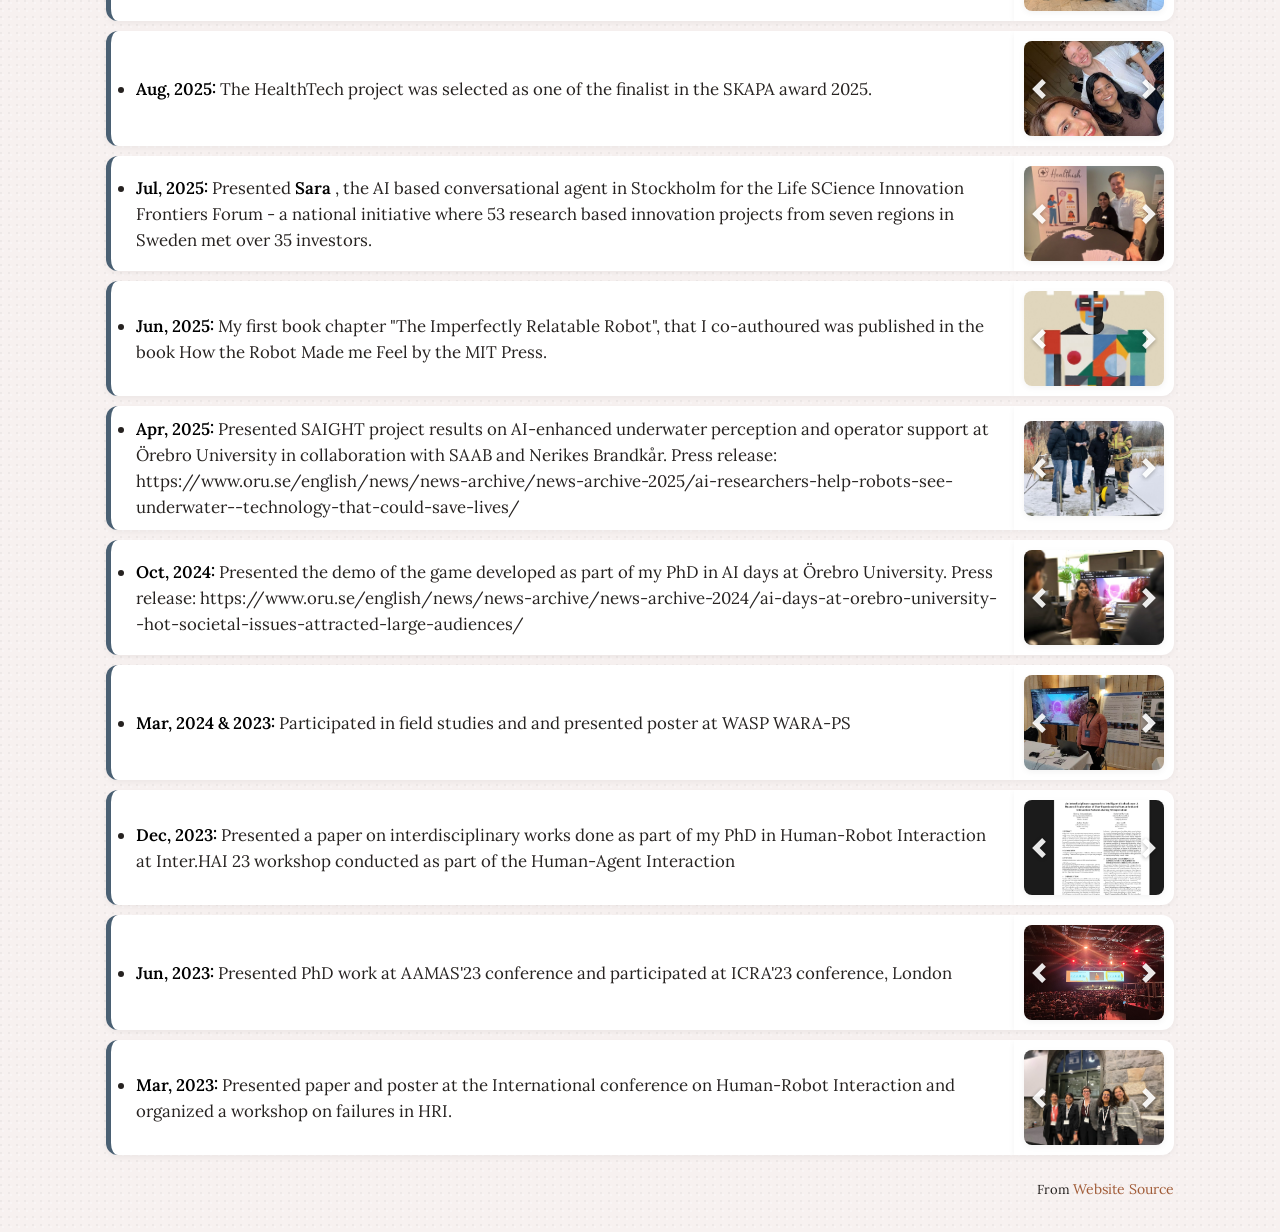
==== commit 85a880f5: "Update portfolio case studies" ====
--- a/index.html
+++ b/index.html
@@ -4,14 +4,14 @@
     <meta http-equiv="Content-Type" content="text/html; charset=UTF-8">
     <meta name="author" content="Kavyaa Somasundaram">
     <meta name="viewport" content="width=device-width, initial-scale=1">
-    <meta name="keywords" content="Kavyaa Somasundaram, human-robot interaction, HRI, teleoperation, underwater robots, human error, intelligent disobedience, Healthish">
+    <meta name="keywords" content="Kavyaa Somasundaram, human-robot interaction, HRI, teleoperation, underwater robots, human error, intelligent disobedience">
     <meta property="og:image" content="https://kavyaaS.github.io/images/favicon/favicon_initials.png">
     <meta property="og:image:type" content="image/png">
     <meta property="og:type" content="website"/>
     <meta property="og:title" content="Kavyaa Somasundaram">
     <meta property="og:url" content="https://kavyaaS.github.io/">
     <meta name="google-site-verification" content="b-SmH18jTr84Jo6r7niDFVYszomAaJbw1zdGqHbSdFs" />
-    <meta property="og:description" content="Researcher in human–robot interaction, teleoperation, human error mitigation, and healthcare recruitment tools (Healthish).">
+    <meta property="og:description" content="Researcher in human–robot interaction, teleoperation, human error mitigation, and healthcare recruitment tools.">
 
     <link rel="canonical" href="https://kavyaaS.github.io/" />
     <link rel="shortcut icon" href="images/favicon/favicon_initials.png" type="image/x-icon">
@@ -33,6 +33,7 @@
       <ul class="navbar-nav ml-auto">
         <li class="nav-item"><a class="nav-link active" href="index.html">Home</a></li>
         <li class="nav-item"><a class="nav-link" href="publications.html">Publications</a></li>
+        <li class="nav-item"><a class="nav-link" href="portfolio.html">Portfolio</a></li>
         <!-- <li class="nav-item"><a class="nav-link" href="projects.html">Projects</a></li> -->
         <li class="nav-item"><a class="nav-link" href="seasons.html">Other Life</a></li>
       </ul>
@@ -47,7 +48,7 @@
         <tr>
           <td class="intro" style="padding:2.5%;width:63%;vertical-align:middle">
             <p>
-              Hello there! I am <strong>Kavyaa Somasundaram</strong>, a researcher shaped by curiosity and a fascination with "why humans act the way they do". 
+              Hi! I am <strong>Kavyaa Somasundaram</strong>, a researcher interested in the question of "why humans act the way they do". 
               I'm a final-year PhD candidate at
               <a href="https://www.oru.se/english/" target="_blank">Örebro University</a>, Sweden, in collaboration with SAAB, working at the intersection of human behaviour, AI and robotics.
             </p>
@@ -64,6 +65,7 @@
               <a href="https://scholar.google.com/citations?user=eqK4KZYAAAAJ&hl=en&oi=ao" target="_blank">Google Scholar</a> &nbsp;/&nbsp;
               <a href="https://www.linkedin.com/in/kavyaa-somasundaram" target="_blank">LinkedIn</a> &nbsp;/&nbsp;
               <a href="mailto:kavyaa.research@gmail.com" target="_blank">Email</a> &nbsp;/&nbsp;
+              <a href="portfolio.html">Portfolio</a>
             </p>
           </td>
           <td style="padding:4.5%;width:100%;max-width:100%">
@@ -209,7 +211,7 @@
         <tr>
           <td class="news-left">
             <ul style="margin:0;">
-              <li><b>Aug, 2025:</b> The Healthish project was selected as one of the finalist in the SKAPA award 2025.</li>
+              <li><b>Aug, 2025:</b> The HealthTech project was selected as one of the finalist in the SKAPA award 2025.</li>
             </ul>
           </td>
 
@@ -255,7 +257,7 @@
         <tr>
           <td class="news-left">
             <ul style="margin:0;">
-              <li><b>Jul, 2025:</b> Presented <strong> Healthish </strong>, the AI based conversational agent in Stockholm for the Life SCience Innovation
+              <li><b>Jul, 2025:</b> Presented <strong> Sara </strong>, the AI based conversational agent in Stockholm for the Life SCience Innovation
                 Frontiers Forum - a national initiative where 53 research based innovation projects from seven regions in Sweden met over 35 investors.</li>
             </ul>
           </td>
--- a/stylesheet_v1.css
+++ b/stylesheet_v1.css
@@ -510,17 +510,712 @@
 }
 
 
-
-
-/* Simple card titles/text (if you use Bootstrap cards) */
-
-.card-title {
-  font-family: 'Playfair Display', 'Georgia', serif;
-  font-weight: 600;
+/* ===== Minimal Portfolio Page ===== */
+
+.portfolio-hero-minimal {
+  max-width: 780px;
+  margin: 42px auto 34px auto;
+  text-align: center;
+}
+
+.portfolio-hero-minimal h1 {
+  margin-bottom: 14px;
+  font-family: 'Playfair Display', 'Georgia', serif;
+  font-size: 2.3rem;
+  font-weight: 600;
+  color: var(--text-main);
+}
+
+.portfolio-hero-minimal p {
   font-size: 1.05rem;
-}
-
-.card-text {
-  font-size: 0.95rem;
-  color: var(--text-muted);
-}
+  line-height: 1.65;
+  color: var(--text-muted);
+  margin-bottom: 8px;
+}
+
+.portfolio-note {
+  font-size: 0.95rem !important;
+  font-style: italic;
+  color: var(--text-muted);
+}
+
+/* Four project tiles */
+
+.portfolio-minimal-grid {
+  display: grid;
+  grid-template-columns: repeat(2, minmax(0, 1fr));
+  gap: 22px;
+  margin-bottom: 30px;
+}
+
+.portfolio-tile {
+  position: relative;
+  min-height: 330px;
+  overflow: hidden;
+  border-radius: 18px;
+  background: var(--card-bg);
+  box-shadow: 0 4px 14px rgba(0,0,0,0.08);
+  cursor: pointer;
+  transition: transform 0.2s ease, box-shadow 0.2s ease;
+}
+
+.portfolio-tile:hover {
+  transform: translateY(-4px);
+  box-shadow: 0 8px 22px rgba(0,0,0,0.12);
+}
+
+.portfolio-tile img {
+  width: 100%;
+  height: 210px;
+  object-fit: cover;
+  display: block;
+  filter: saturate(0.9);
+}
+
+.portfolio-tile-content {
+  padding: 20px 22px 22px 22px;
+}
+
+.portfolio-tile-content span {
+  display: inline-block;
+  margin-bottom: 8px;
+  font-size: 0.85rem;
+  color: var(--accent-strong);
+  letter-spacing: 0.02em;
+  font-weight: 600;
+}
+
+.portfolio-tile-content h3 {
+  margin: 0 0 8px 0;
+  font-family: 'Playfair Display', 'Georgia', serif;
+  font-size: 1.35rem;
+  font-weight: 600;
+  color: var(--text-main);
+}
+
+.portfolio-tile-content p {
+  margin: 0;
+  font-size: 0.98rem;
+  line-height: 1.55;
+  color: var(--text-muted);
+}
+
+/* Modal design */
+
+.portfolio-modal .modal-content {
+  border: none;
+  border-radius: 18px;
+  overflow: hidden;
+  background: var(--bg-main);
+}
+
+.portfolio-modal .modal-header {
+  border-bottom: none;
+  padding: 28px 32px 12px 32px;
+  background: var(--card-bg);
+}
+
+.portfolio-modal .modal-title {
+  font-family: 'Playfair Display', 'Georgia', serif;
+  font-size: 1.7rem;
+  font-weight: 600;
+  color: var(--text-main);
+}
+
+.modal-kicker {
+  margin: 0 0 6px 0;
+  font-size: 0.9rem;
+  color: var(--accent-strong);
+  font-weight: 600;
+  letter-spacing: 0.02em;
+}
+
+.portfolio-modal .modal-body {
+  padding: 24px 32px 32px 32px;
+}
+
+.portfolio-video-wrap {
+  width: 100%;
+  margin-bottom: 24px;
+  background: #000;
+  border-radius: 14px;
+  overflow: hidden;
+  box-shadow: 0 3px 12px rgba(0,0,0,0.12);
+}
+
+.portfolio-video-wrap video {
+  width: 100%;
+  height: auto;
+  display: block;
+}
+
+/* Project detail blocks */
+
+.project-detail-grid {
+  display: grid;
+  grid-template-columns: repeat(2, minmax(0, 1fr));
+  gap: 18px;
+}
+
+.project-detail-grid div {
+  background: var(--card-bg);
+  border-radius: 12px;
+  padding: 18px 20px;
+  box-shadow: 0 2px 6px rgba(0,0,0,0.05);
+}
+
+.project-detail-grid h4 {
+  margin: 0 0 8px 0;
+  font-family: 'Playfair Display', 'Georgia', serif;
+  font-size: 1.15rem;
+  font-weight: 600;
+  color: var(--text-main);
+}
+
+.project-detail-grid p {
+  margin: 0;
+  font-size: 0.98rem;
+  line-height: 1.6;
+  color: var(--text-muted);
+}
+
+/* Responsive */
+
+@media (max-width: 768px) {
+  .portfolio-minimal-grid,
+  .project-detail-grid {
+    grid-template-columns: 1fr;
+  }
+
+  .portfolio-tile {
+    min-height: auto;
+  }
+
+  .portfolio-modal .modal-header {
+    padding: 22px 22px 10px 22px;
+  }
+
+  .portfolio-modal .modal-body {
+    padding: 20px 22px 24px 22px;
+  }
+
+  .portfolio-hero-minimal h1 {
+    font-size: 1.9rem;
+  }
+}
+
+/* ===== Minimal coloured portfolio cards ===== */
+
+.portfolio-minimal-grid {
+  display: grid;
+  grid-template-columns: repeat(2, minmax(0, 1fr));
+  gap: 22px;
+  margin-bottom: 30px;
+}
+
+.portfolio-tile {
+  min-height: 260px;
+  border-radius: 20px;
+  padding: 26px;
+  cursor: pointer;
+  box-shadow: 0 4px 14px rgba(0,0,0,0.08);
+  transition: transform 0.2s ease, box-shadow 0.2s ease;
+  display: flex;
+  align-items: flex-end;
+}
+
+.portfolio-tile:hover {
+  transform: translateY(-4px);
+  box-shadow: 0 8px 22px rgba(0,0,0,0.12);
+}
+
+.tile-ue5 {
+  background: #F2E4DA;
+  border-left: 7px solid #A15C38;
+}
+
+.tile-gaer {
+  background: #E7ECEF;
+  border-left: 7px solid #4A6073;
+}
+
+.tile-sara {
+  background: #F3E8EE;
+  border-left: 7px solid #9B6A8D;
+}
+
+.tile-saight {
+  background: #E8EFE8;
+  border-left: 7px solid #6C8A6D;
+}
+
+.portfolio-tile-content span {
+  display: inline-block;
+  margin-bottom: 10px;
+  font-size: 0.85rem;
+  color: var(--accent-strong);
+  letter-spacing: 0.02em;
+  font-weight: 600;
+}
+
+.portfolio-tile-content h3 {
+  margin: 0 0 10px 0;
+  font-family: 'Playfair Display', 'Georgia', serif;
+  font-size: 1.45rem;
+  font-weight: 600;
+  color: var(--text-main);
+}
+
+.portfolio-tile-content p {
+  margin: 0;
+  font-size: 1rem;
+  line-height: 1.55;
+  color: var(--text-muted);
+}
+
+/* ===== Large embedded media carousel inside modal ===== */
+
+.portfolio-media-carousel {
+  width: 100%;
+  margin-bottom: 26px;
+  border-radius: 16px;
+  overflow: hidden;
+  background: #111;
+  box-shadow: 0 3px 12px rgba(0,0,0,0.14);
+}
+
+.portfolio-media-carousel .carousel-inner {
+  width: 100%;
+}
+
+.portfolio-media-carousel .carousel-item {
+  width: 100%;
+  background: #111;
+}
+
+.portfolio-media-carousel img,
+.portfolio-media-carousel video {
+  width: 100%;
+  height: 520px;
+  object-fit: contain;
+  display: block;
+  background: #111;
+}
+
+.portfolio-media-carousel .carousel-control-prev,
+.portfolio-media-carousel .carousel-control-next {
+  width: 52px;
+  opacity: 0.9;
+}
+
+.portfolio-media-carousel .carousel-control-prev-icon,
+.portfolio-media-carousel .carousel-control-next-icon {
+  background-size: 100% 100%;
+  filter: drop-shadow(0 2px 4px rgba(0,0,0,0.6));
+}
+
+/* Modal */
+
+.portfolio-modal .modal-content {
+  border: none;
+  border-radius: 18px;
+  overflow: hidden;
+  background: var(--bg-main);
+}
+
+.portfolio-modal .modal-header {
+  border-bottom: none;
+  padding: 28px 32px 12px 32px;
+  background: var(--card-bg);
+}
+
+.portfolio-modal .modal-title {
+  font-family: 'Playfair Display', 'Georgia', serif;
+  font-size: 1.7rem;
+  font-weight: 600;
+  color: var(--text-main);
+}
+
+.modal-kicker {
+  margin: 0 0 6px 0;
+  font-size: 0.9rem;
+  color: var(--accent-strong);
+  font-weight: 600;
+  letter-spacing: 0.02em;
+}
+
+.portfolio-modal .modal-body {
+  padding: 24px 32px 32px 32px;
+}
+
+/* Detail blocks */
+
+.project-detail-grid {
+  display: grid;
+  grid-template-columns: repeat(2, minmax(0, 1fr));
+  gap: 18px;
+}
+
+.project-detail-grid div {
+  background: var(--card-bg);
+  border-radius: 12px;
+  padding: 18px 20px;
+  box-shadow: 0 2px 6px rgba(0,0,0,0.05);
+}
+
+.project-detail-grid h4 {
+  margin: 0 0 8px 0;
+  font-family: 'Playfair Display', 'Georgia', serif;
+  font-size: 1.15rem;
+  font-weight: 600;
+  color: var(--text-main);
+}
+
+.project-detail-grid p {
+  margin: 0;
+  font-size: 0.98rem;
+  line-height: 1.6;
+  color: var(--text-muted);
+}
+
+@media (max-width: 768px) {
+  .portfolio-minimal-grid,
+  .project-detail-grid {
+    grid-template-columns: 1fr;
+  }
+
+  .portfolio-tile {
+    min-height: 220px;
+    padding: 22px;
+  }
+
+  .portfolio-media-carousel img,
+  .portfolio-media-carousel video {
+    height: 300px;
+  }
+
+  .portfolio-modal .modal-header {
+    padding: 22px 22px 10px 22px;
+  }
+
+  .portfolio-modal .modal-body {
+    padding: 20px 22px 24px 22px;
+  }
+}
+
+/* ===== Minimal Portfolio Page ===== */
+
+.portfolio-hero-minimal {
+  max-width: 780px;
+  margin: 42px auto 34px auto;
+  text-align: center;
+}
+
+.portfolio-hero-minimal h1 {
+  margin-bottom: 14px;
+  font-family: 'Playfair Display', 'Georgia', serif;
+  font-size: 2.3rem;
+  font-weight: 600;
+  color: var(--text-main);
+}
+
+.portfolio-hero-minimal p {
+  font-size: 1.05rem;
+  line-height: 1.65;
+  color: var(--text-muted);
+  margin-bottom: 8px;
+}
+
+.portfolio-note {
+  font-size: 0.95rem !important;
+  font-style: italic;
+  color: var(--text-muted);
+}
+
+/* ===== Portfolio project cards ===== */
+
+.portfolio-minimal-grid {
+  display: grid;
+  grid-template-columns: repeat(2, minmax(0, 1fr));
+  gap: 22px;
+  margin-bottom: 30px;
+}
+
+.portfolio-tile {
+  position: relative;
+  min-height: 300px;
+  border-radius: 22px;
+  padding: 26px;
+  cursor: pointer;
+  overflow: hidden;
+  box-shadow: 0 4px 14px rgba(0,0,0,0.08);
+  transition: transform 0.2s ease, box-shadow 0.2s ease;
+  display: flex;
+  align-items: flex-end;
+  background-size: cover;
+  background-position: center;
+  background-repeat: no-repeat;
+}
+
+.portfolio-tile:hover {
+  transform: translateY(-4px);
+  box-shadow: 0 8px 24px rgba(0,0,0,0.14);
+}
+
+.portfolio-tile-overlay {
+  position: absolute;
+  inset: 0;
+  backdrop-filter: blur(2px);
+  -webkit-backdrop-filter: blur(2px);
+  background: linear-gradient(
+    180deg,
+    rgba(255,255,255,0.18) 0%,
+    rgba(255,255,255,0.72) 55%,
+    rgba(255,255,255,0.92) 100%
+  );
+  z-index: 1;
+}
+
+.portfolio-tile-content {
+  position: relative;
+  z-index: 2;
+}
+
+.tile-ue5 {
+  background-color: #F2E4DA;
+  background-image: url("images/portfolio/bg_ue5.jpg");
+  border-left: 7px solid #A15C38;
+}
+
+.tile-gaer {
+  background-color: #E7ECEF;
+  background-image: url("images/portfolio/bg_gaer.jpg");
+  border-left: 7px solid #4A6073;
+}
+
+.tile-sara {
+  background-color: #F3E8EE;
+  background-image: url("images/portfolio/bg_sara.jpg");
+  border-left: 7px solid #9B6A8D;
+}
+
+.tile-saight {
+  background-color: #E8EFE8;
+  background-image: url("images/portfolio/bg_saight.jpg");
+  border-left: 7px solid #6C8A6D;
+}
+
+.portfolio-tile-content > span {
+  display: inline-block;
+  margin-bottom: 10px;
+  font-size: 0.85rem;
+  color: var(--accent-strong);
+  letter-spacing: 0.02em;
+  font-weight: 600;
+}
+
+.portfolio-tile-content h3 {
+  margin: 0 0 10px 0;
+  font-family: 'Playfair Display', 'Georgia', serif;
+  font-size: 1.45rem;
+  font-weight: 600;
+  color: var(--text-main);
+}
+
+.portfolio-tile-content p {
+  margin: 0;
+  font-size: 1rem;
+  line-height: 1.55;
+  color: var(--text-muted);
+}
+
+.portfolio-chip-row {
+  display: flex;
+  flex-wrap: wrap;
+  gap: 7px;
+  margin-top: 14px;
+}
+
+.portfolio-chip {
+  display: inline-block;
+  padding: 5px 9px;
+  border-radius: 999px;
+  background: rgba(255,255,255,0.88);
+  color: var(--text-main) !important;
+  font-size: 0.82rem !important;
+  font-weight: 600;
+  line-height: 1.3;
+  box-shadow: 0 1px 4px rgba(0,0,0,0.06);
+}
+
+/* ===== Large embedded media carousel inside modal ===== */
+
+.portfolio-media-carousel {
+  width: 100%;
+  margin-bottom: 22px;
+  border-radius: 16px;
+  overflow: hidden;
+  background: #111;
+  box-shadow: 0 3px 12px rgba(0,0,0,0.14);
+}
+
+.portfolio-media-carousel .carousel-inner {
+  width: 100%;
+}
+
+.portfolio-media-carousel .carousel-item {
+  width: 100%;
+  background: #111;
+}
+
+.portfolio-media-carousel img,
+.portfolio-media-carousel video {
+  width: 100%;
+  height: 520px;
+  object-fit: contain;
+  display: block;
+  background: #111;
+}
+
+.portfolio-media-carousel .carousel-control-prev,
+.portfolio-media-carousel .carousel-control-next {
+  width: 52px;
+  opacity: 0.9;
+}
+
+.portfolio-media-carousel .carousel-control-prev-icon,
+.portfolio-media-carousel .carousel-control-next-icon {
+  background-size: 100% 100%;
+  filter: drop-shadow(0 2px 4px rgba(0,0,0,0.6));
+}
+
+/* ===== Modal design ===== */
+
+.portfolio-modal .modal-content {
+  border: none;
+  border-radius: 18px;
+  overflow: hidden;
+  background: var(--bg-main);
+}
+
+.portfolio-modal .modal-header {
+  border-bottom: none;
+  padding: 28px 32px 12px 32px;
+  background: var(--card-bg);
+}
+
+.portfolio-modal .modal-title {
+  font-family: 'Playfair Display', 'Georgia', serif;
+  font-size: 1.7rem;
+  font-weight: 600;
+  color: var(--text-main);
+}
+
+.modal-kicker {
+  margin: 0 0 6px 0;
+  font-size: 0.9rem;
+  color: var(--accent-strong);
+  font-weight: 600;
+  letter-spacing: 0.02em;
+}
+
+.portfolio-modal .modal-body {
+  padding: 24px 32px 32px 32px;
+}
+
+/* ===== Modal fact chips ===== */
+
+.modal-fact-row {
+  display: flex;
+  flex-wrap: wrap;
+  gap: 10px;
+  margin: 4px 0 22px 0;
+}
+
+.modal-fact-row span {
+  display: inline-block;
+  padding: 7px 11px;
+  border-radius: 999px;
+  background: var(--card-bg);
+  color: var(--text-main);
+  font-size: 0.92rem;
+  font-weight: 600;
+  box-shadow: 0 1px 5px rgba(0,0,0,0.05);
+}
+
+/* ===== Project detail blocks ===== */
+
+.project-detail-grid {
+  display: grid;
+  grid-template-columns: repeat(2, minmax(0, 1fr));
+  gap: 18px;
+}
+
+.project-detail-grid div {
+  background: var(--card-bg);
+  border-radius: 12px;
+  padding: 18px 20px;
+  box-shadow: 0 2px 6px rgba(0,0,0,0.05);
+}
+
+.project-detail-grid h4 {
+  margin: 0 0 8px 0;
+  font-family: 'Playfair Display', 'Georgia', serif;
+  font-size: 1.15rem;
+  font-weight: 600;
+  color: var(--text-main);
+}
+
+.project-detail-grid p {
+  margin: 0;
+  font-size: 0.98rem;
+  line-height: 1.6;
+  color: var(--text-muted);
+}
+
+.project-takeaway {
+  margin-top: 18px;
+  padding: 16px 18px;
+  border-radius: 12px;
+  background: var(--card-bg);
+  border-left: 5px solid var(--accent-experience);
+  color: var(--text-muted);
+  font-size: 1rem;
+  line-height: 1.6;
+  box-shadow: 0 2px 6px rgba(0,0,0,0.05);
+}
+
+.project-takeaway strong {
+  color: #000;
+}
+
+/* ===== Responsive ===== */
+
+@media (max-width: 768px) {
+  .portfolio-minimal-grid,
+  .project-detail-grid {
+    grid-template-columns: 1fr;
+  }
+
+  .portfolio-tile {
+    min-height: 250px;
+    padding: 22px;
+  }
+
+  .portfolio-media-carousel img,
+  .portfolio-media-carousel video {
+    height: 300px;
+  }
+
+  .portfolio-modal .modal-header {
+    padding: 22px 22px 10px 22px;
+  }
+
+  .portfolio-modal .modal-body {
+    padding: 20px 22px 24px 22px;
+  }
+
+  .portfolio-hero-minimal h1 {
+    font-size: 1.9rem;
+  }
+}
